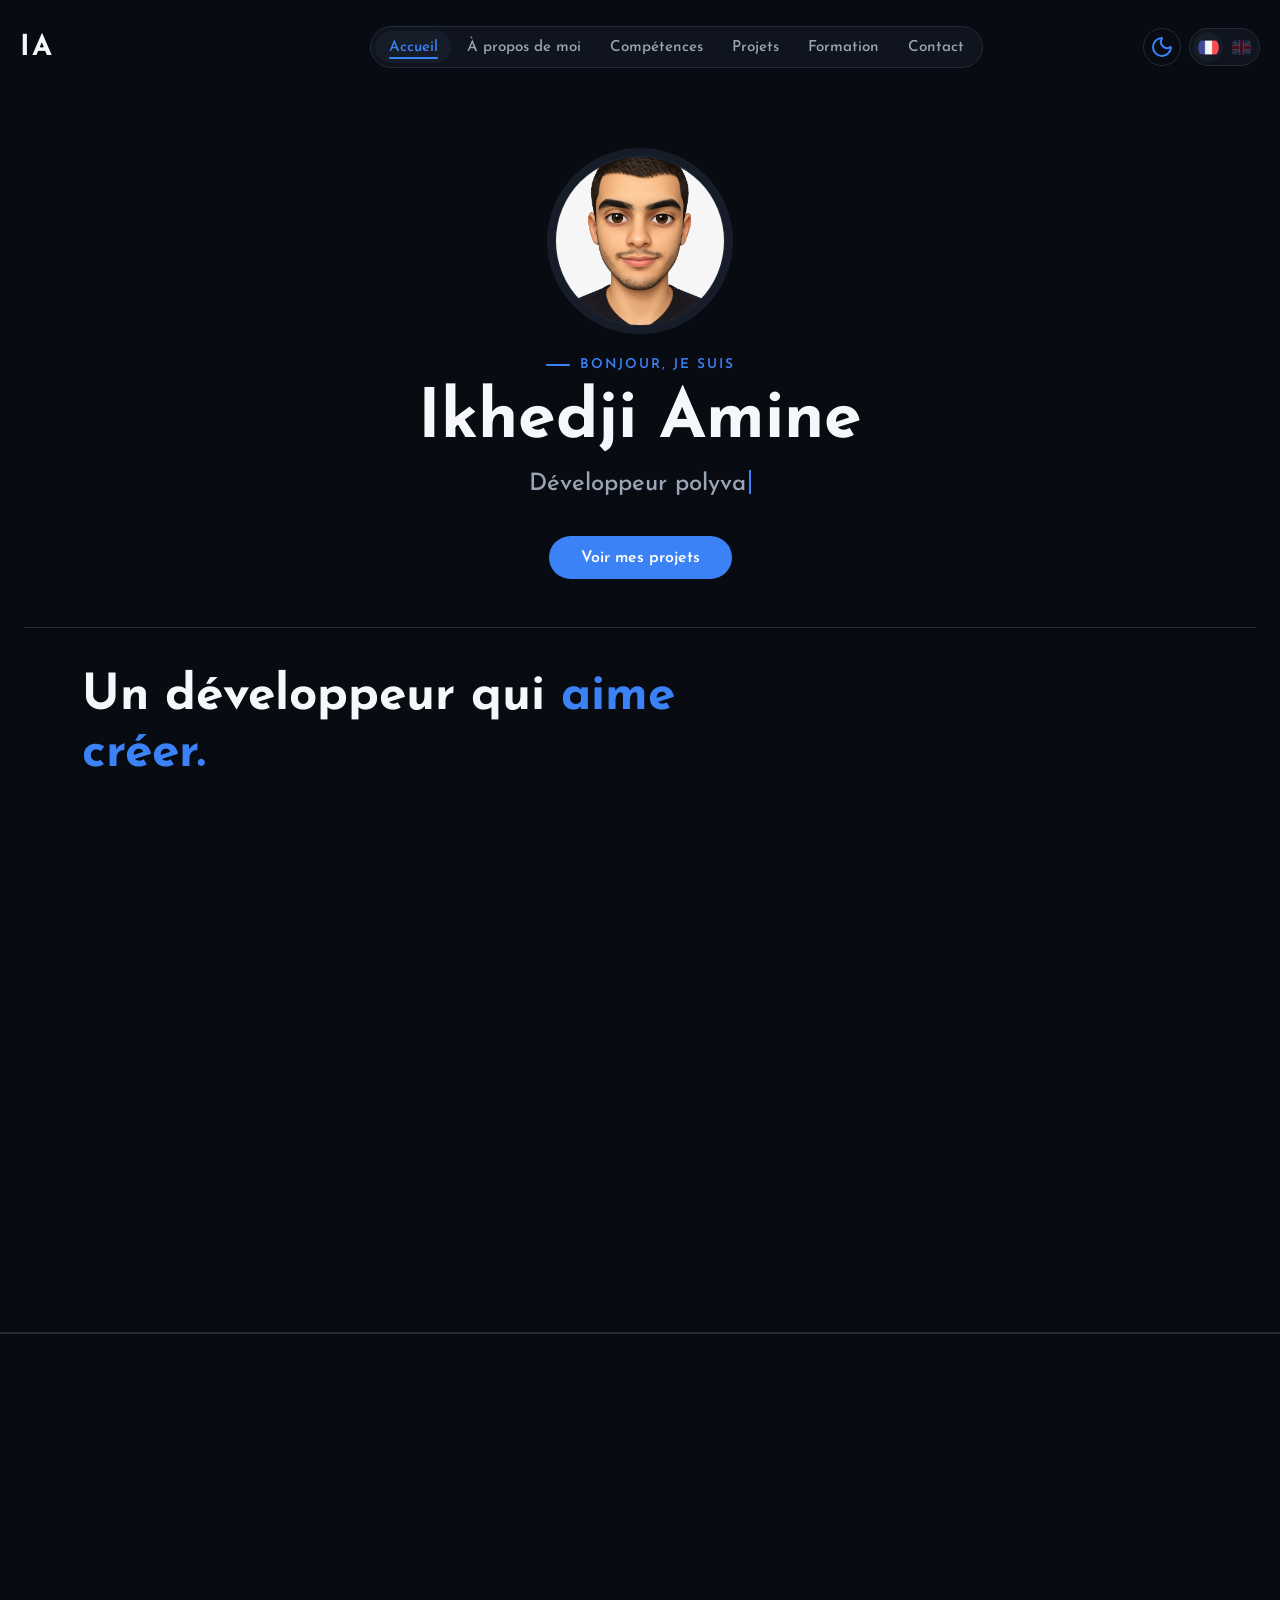
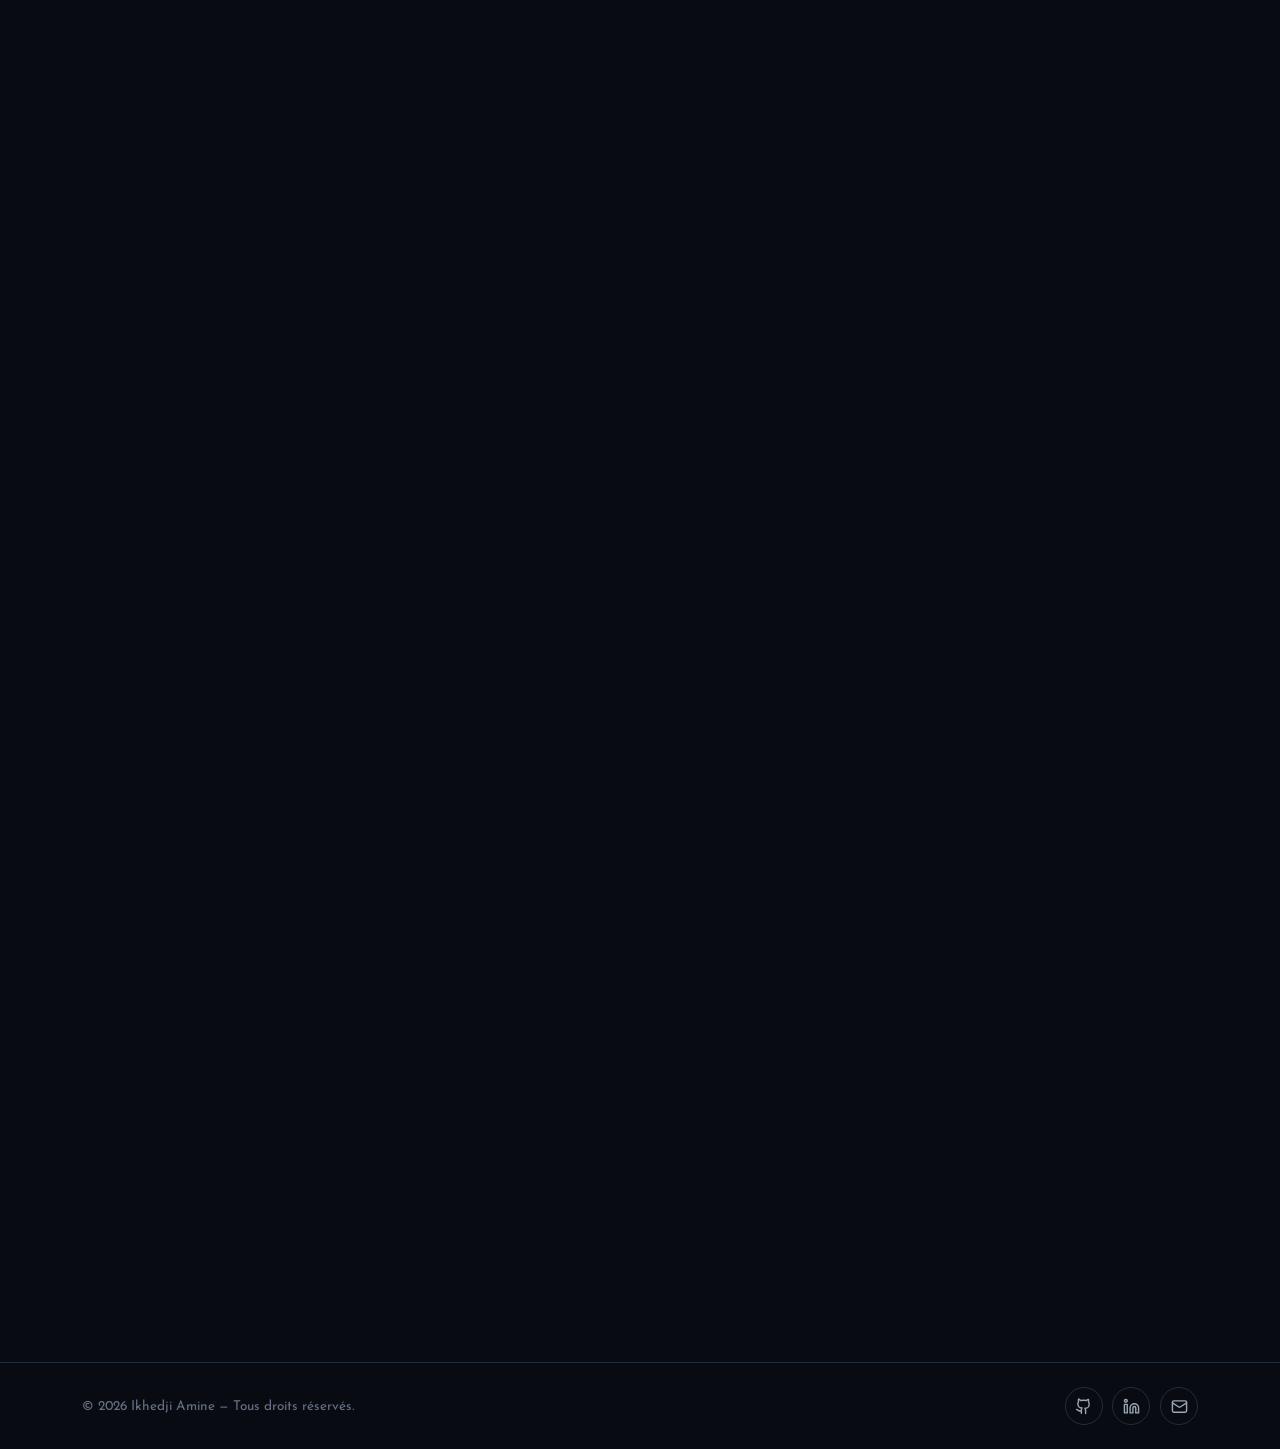
==== index.html @ 764175a9 "Animation Scroll Ameliorer et fini" ====
<!doctype html>
<html lang="fr">
  <head>
    <meta charset="UTF-8" />
    <meta name="viewport" content="width=device-width, initial-scale=1.0" />
    <script>
      (function () {
        try {
          if (localStorage.getItem("theme") === "light") {
            document.documentElement.dataset.theme = "light";
          }
        } catch (e) {}
      })();
    </script>
    <script>
      if (new URLSearchParams(window.location.search).has("back")) {
        document.documentElement.classList.add("skip-splash");
      }
    </script>
    <title>Portfolio - Ikhedji Amine</title>
    <link rel="stylesheet" href="css/style.css" />
    <link rel="stylesheet" href="css/navbar.css" />
    <link rel="stylesheet" href="css/hero.css" />
    <link rel="stylesheet" href="css/apropos.css" />
    <link rel="stylesheet" href="css/competences.css" />
    <link rel="stylesheet" href="css/projets.css" />
    <link rel="stylesheet" href="css/formation.css" />
    <link rel="stylesheet" href="css/contact.css" />
    <link rel="stylesheet" href="css/scroll-reveal.css" />
  </head>
  <body>
    <div class="splash-screen" id="splashScreen" aria-hidden="true">
      <span class="splash-logo">IA.</span>
    </div>
    <nav class="navbar">
      <div class="navbar-container">
        <a href="#accueil" class="logo" id="logo">
          <span class="logo-text" id="logoText">IA</span>
        </a>
        <div class="nav-links-container">
          <ul class="nav-links" id="navLinks">
            <li><a href="#accueil" class="nav-link active"> Accueil </a></li>
            <li><a href="#apropos" class="nav-link"> À propos de moi </a></li>
            <li><a href="#competences" class="nav-link"> Compétences </a></li>
            <li><a href="#projets" class="nav-link"> Projets </a></li>
            <li><a href="#formation" class="nav-link"> Formation </a></li>
            <li><a href="#contact" class="nav-link"> Contact </a></li>
          </ul>
        </div>
        <div class="navbar-controls">
          <button
            class="theme-toggle"
            id="themeToggle"
            aria-label="Changer de thème"
          >
            <span class="theme-icon" aria-hidden="true">
              <svg
                class="theme-icon-moon"
                xmlns="http://www.w3.org/2000/svg"
                width="24"
                height="24"
                viewBox="0 0 24 24"
                fill="none"
                stroke="#3b82f6"
                stroke-width="2"
                stroke-linecap="round"
                stroke-linejoin="round"
              >
                <path
                  d="M20.985 12.486a9 9 0 1 1-9.473-9.472c.405-.022.617.46.402.803a6 6 0 0 0 8.268 8.268c.344-.215.825-.004.803.401"
                />
              </svg>
              <svg
                class="theme-icon-sun"
                xmlns="http://www.w3.org/2000/svg"
                width="24"
                height="24"
                viewBox="0 0 24 24"
                fill="none"
                stroke="#2563eb"
                stroke-width="2"
                stroke-linecap="round"
                stroke-linejoin="round"
              >
                <circle cx="12" cy="12" r="4" />
                <path d="M12 2v2" />
                <path d="M12 20v2" />
                <path d="m4.93 4.93 1.41 1.41" />
                <path d="m17.66 17.66 1.41 1.41" />
                <path d="M2 12h2" />
                <path d="M20 12h2" />
                <path d="m6.34 17.66-1.41 1.41" />
                <path d="m19.07 4.93-1.41 1.41" />
              </svg>
            </span>
          </button>
          <div
            class="language-toggle"
            role="group"
            aria-label="Choisir la langue"
          >
            <button
              class="language-option active"
              type="button"
              data-language="fr"
              aria-label="Français"
              aria-pressed="true"
            >
              <img src="assets/Drapeaux/france.png" alt="Français" />
            </button>
            <button
              class="language-option"
              type="button"
              data-language="en"
              aria-label="English"
              aria-pressed="false"
            >
              <img src="assets/Drapeaux/royaume-uni.png" alt="English" />
            </button>
          </div>
        </div>
        <button
          class="burger-menu"
          id="burgerMenu"
          aria-label="Menu"
          aria-expanded="false"
        >
          <span class="burger-line"></span><span class="burger-line"></span
          ><span class="burger-line"></span>
        </button>
      </div>
    </nav>
    <main>
      <section id="accueil" class="hero">
        <div class="hero-content" data-reveal-group>
          <div class="hero-avatar" data-reveal="scale">
            <img src="assets/hero.png" alt="Photo de Ikhedji Amine" />
          </div>
          <p class="hero-eyebrow" data-reveal="up">
            <span class="hero-eyebrow-line" aria-hidden="true"></span>Bonjour,
            je suis
          </p>
          <h1 class="hero-title" data-reveal="up">Ikhedji Amine</h1>
          <p class="hero-role" data-reveal="up">
            <span id="heroRoleText"></span
            ><span class="hero-cursor" aria-hidden="true"></span>
          </p>
          <a href="#projets" class="hero-cta" data-reveal="up"
            >Voir mes projets</a
          >
        </div>
        <div class="hero-divider" data-reveal="line" aria-hidden="true"></div>
      </section>

      <section id="apropos">
        <div class="apropos-container">
          <h2 class="apropos-title" data-reveal="fade">
            Un développeur qui <span class="accent">aime créer.</span>
          </h2>

          <div class="apropos-grid">
            <div class="apropos-text" data-reveal-group>
              <p class="apropos-lead" data-reveal="up">
                Je suis étudiant en Master 2 Génie Logiciel, passionné par le
                développement et la création de projets numériques. J'aime
                comprendre comment les choses fonctionnent, expérimenter avec
                différentes technologies et surtout apprendre en construisant.
              </p>
              <p data-reveal="up">
                Mon parcours m'a amené à explorer plusieurs domaines du
                développement, notamment le web, les applications mobiles avec
                Flutter, la programmation en C et le développement de jeux avec
                Godot.
              </p>
              <p data-reveal="up">
                Je cherche constamment à élargir mes compétences et à découvrir
                de nouvelles technologies. Mon objectif est de devenir un
                développeur polyvalent, capable de m'adapter à différents
                projets et de transformer des idées en applications
                fonctionnelles, modernes et bien conçues.
              </p>
            </div>

            <div class="apropos-stats" data-reveal-group>
              <div class="apropos-stat-card" data-reveal="up">
                <span class="apropos-stat-number">Projets personnels</span
                ><span class="apropos-stat-label"
                  >Apprendre par la pratique</span
                >
              </div>
              <div class="apropos-stat-card" data-reveal="up">
                <span class="apropos-stat-number">Full Stack</span
                ><span class="apropos-stat-label">Du frontend au backend</span>
              </div>
              <div class="apropos-stat-card" data-reveal="up">
                <span class="apropos-stat-number">Multi-plateforme</span
                ><span class="apropos-stat-label"
                  >Web · Mobile · Desktop · Jeux</span
                >
              </div>
              <div class="apropos-stat-card" data-reveal="up">
                <span class="apropos-stat-number">Domaines</span
                ><span class="apropos-stat-label"
                  >Développement · Design · Création</span
                >
              </div>
            </div>
          </div>

          <div class="apropos-meta" data-reveal-group>
            <div class="apropos-meta-item" data-reveal="up">
              <span class="apropos-meta-label">Localisation</span
              ><span class="apropos-meta-value">Béjaïa, Algérie</span>
            </div>
            <div class="apropos-meta-item" data-reveal="up">
              <span class="apropos-meta-label">Formation</span
              ><span class="apropos-meta-value">Master 2 Génie Logiciel</span>
            </div>
            <div class="apropos-meta-item" data-reveal="up">
              <span class="apropos-meta-label">Focus</span
              ><span class="apropos-meta-value">Web · Mobile · Jeux</span>
            </div>
          </div>

          <hr class="apropos-divider" />
        </div>
      </section>

      <section id="competences">
        <div class="competences-container">
          <h2 class="competences-title" data-reveal="up">
            Mes <span class="accent">compétences.</span>
          </h2>
          <div class="competences-grid" id="competencesGrid" data-reveal-group>
            <!-- Les cartes sont générées dynamiquement par competences.js -->
          </div>
        </div>
        <div class="hero-divider" data-reveal="line" aria-hidden="true"></div>
      </section>

      <section id="projets">
        <div class="projets-container">
          <h2 class="projets-title" data-reveal="fade">
            Mes <span class="accent">projets.</span>
          </h2>
          <div class="projets-grid" id="projetsGrid" data-reveal-group>
            <!-- Les cartes sont générées dynamiquement par projets.js -->
          </div>
        </div>
        <div class="hero-divider" data-reveal="line" aria-hidden="true"></div>
      </section>

      <section id="formation">
        <div class="formation-container">
          <div class="formation-eyebrow" data-reveal="up">
          </div>
          <h2 class="formation-title" data-reveal="fade">
            Apprendre en <span class="accent">construisant.</span>
          </h2>

          <div class="formation-block">
            <h3 class="formation-block-title" data-reveal="up">Carrière</h3>
            <div
              class="formation-timeline"
              id="formationTimeline"
              data-reveal-group
            >
              <!-- Générée dynamiquement par formation.js -->
            </div>
          </div>

          <div class="formation-block">
            <h3 class="formation-block-title" data-reveal="up">
              Certifications
            </h3>
            <div
              class="certifications-grid"
              id="certificationsGrid"
              data-reveal-group
            >
              <!-- Générée dynamiquement par formation.js -->
            </div>
          </div>
        </div>
        <div class="hero-divider" data-reveal="line" aria-hidden="true"></div>
      </section>
      <section id="contact" class="contact">
        <div class="contact-container">
          <h2 class="contact-title" data-reveal="fade">
            Discutons de votre projet<span class="accent">.</span>
          </h2>
          <p class="contact-subtitle" data-reveal="up">
            Disponible pour un stage, une collaboration ou simplement échanger.
          </p>
          <a
            class="contact-email"
            href="https://mail.google.com/mail/?view=cm&amp;fs=1&amp;to=ikhedjiamine43@gmail.com"
            target="_blank"
            rel="noopener noreferrer"
            data-reveal="up"
            >ikhedjiamine43@gmail.com</a
          >
        </div>
      </section>
    </main>

    <footer class="site-footer">
      <div class="site-footer-container">
        <p class="site-footer-copyright">
          &copy; <span id="footerYear">2026</span> Ikhedji Amine &mdash; Tous droits
          réservés.
        </p>
        <div class="site-footer-socials">
          <a
            class="site-footer-social-link"
            href="#"
            target="_blank"
            rel="noopener"
            aria-label="GitHub"
          >
            <svg
              xmlns="http://www.w3.org/2000/svg"
              viewBox="0 0 24 24"
              fill="none"
              stroke-width="2"
              stroke-linecap="round"
              stroke-linejoin="round"
            >
              <path
                d="M15 22v-4a4.8 4.8 0 0 0-1-3.5c3 0 6-2 6-5.5.08-1.25-.27-2.48-1-3.5.28-1.15.28-2.35 0-3.5 0 0-1 0-3 1.5-2.64-.5-5.36-.5-8 0C6 1.5 5 1.5 5 1.5c-.3 1.15-.3 2.35 0 3.5A5.4 5.4 0 0 0 4 8.5c0 3.5 3 5.5 6 5.5a4.8 4.8 0 0 0-1 3.5v4"
              />
              <path d="M9 18c-4.51 2-5-2-7-2" />
            </svg>
          </a>
          <a
            class="site-footer-social-link"
            href="#"
            target="_blank"
            rel="noopener"
            aria-label="LinkedIn"
          >
            <svg
              xmlns="http://www.w3.org/2000/svg"
              viewBox="0 0 24 24"
              fill="none"
              stroke-width="2"
              stroke-linecap="round"
              stroke-linejoin="round"
            >
              <path
                d="M16 8a6 6 0 0 1 6 6v7h-4v-7a2 2 0 0 0-2-2 2 2 0 0 0-2 2v7h-4v-7a6 6 0 0 1 6-6z"
              />
              <rect width="4" height="12" x="2" y="9" />
              <circle cx="4" cy="4" r="2" />
            </svg>
          </a>
          <a
            class="site-footer-social-link"
            href="https://mail.google.com/mail/?view=cm&amp;fs=1&amp;to=ikhedjiamine43@gmail.com"
            target="_blank"
            rel="noopener noreferrer"
            aria-label="Email"
          >
            <svg
              xmlns="http://www.w3.org/2000/svg"
              viewBox="0 0 24 24"
              fill="none"
              stroke-width="2"
              stroke-linecap="round"
              stroke-linejoin="round"
            >
              <rect width="20" height="16" x="2" y="4" rx="2" />
              <path d="m22 7-8.97 5.7a1.94 1.94 0 0 1-2.06 0L2 7" />
            </svg>
          </a>
        </div>
      </div>
    </footer>

    <script>
      document.getElementById("footerYear").textContent = new Date().getFullYear();
    </script>

    <script src="js/splash.js"></script>
    <script src="js/navbar.js"></script>
    <script src="js/hero.js"></script>
    <script src="js/competences.js"></script>
    <script src="js/projets_data.js"></script>
    <script src="js/projets.js"></script>
    <script src="js/formation_data.js"></script>
    <script src="js/formation.js"></script>
    <script src="js/scroll-reveal.js"></script>
  </body>
</html>
---- css/style.css ----
@import url("https://fonts.googleapis.com/css2?family=Josefin+Sans:wght@100;200;300;400;500;600;700&display=swap");

:root {
  --font-main: "Josefin Sans", sans-serif;

  /* Couleurs Dark Mode */
  --color-bg: #080b12;
  --color-bg-secondary: #0d111a;
  --color-surface: #111722;
  --color-surface-secondary: #161d29;
  --color-border: #232c3a;
  --color-text-primary: #f5f7fa;
  --color-text-secondary: #9aa5b5;
  --color-text-muted: #667085;
  --color-accent: #3b82f6;
  --color-accent-hover: #60a5fa;
  --color-navbar-bg: rgba(17, 23, 34, 0.85);
  --scrollbar-track: rgba(148, 163, 184, 0.12);
  --scrollbar-thumb: rgba(96, 165, 250, 0.75);
  --scrollbar-thumb-hover: rgba(96, 165, 250, 1);

  /* Transitions */
  --transition-smooth: all 0.3s ease;
}

/* Variables pour le futur Light Mode */
[data-theme="light"] {
  --color-bg: #f7f8fa;
  --color-bg-secondary: #eef1f5;
  --color-surface: #ffffff;
  --color-surface-secondary: #f4f6f8;
  --color-border: #dde2e8;
  --color-text-primary: #101828;
  --color-text-secondary: #475467;
  --color-text-muted: #667085;
  --color-accent: #2563eb;
  --color-accent-hover: #1d4ed8;
  --color-navbar-bg: rgba(255, 255, 255, 0.9);
  --scrollbar-track: rgba(15, 23, 42, 0.08);
  --scrollbar-thumb: rgba(37, 99, 235, 0.6);
  --scrollbar-thumb-hover: rgba(37, 99, 235, 0.85);
}

/* ==================== TRANSITIONS DE PAGE ====================
   La transition d'image entre la grille des projets et la page de détail
   (et le retour) n'utilise plus la View Transitions API "cross-document" :
   elle n'est supportée que par certains navigateurs, ce qui donnait une
   navigation "normale" sans aucune animation ailleurs, et ne gérait pas du
   tout le retour. Elle est désormais gérée entièrement en JS via un clone
   d'image animé, relayé entre les deux pages par sessionStorage — voir le
   commentaire en tête de js/projets.js pour le détail du mécanisme. */

/* La transition de thème (clair/sombre, voir navbar.js) utilise elle bien
   la View Transitions API, mais uniquement au sein d'un même document : on
   garde donc ce garde-fou pour prefers-reduced-motion. */
@media (prefers-reduced-motion: reduce) {
  ::view-transition-group(*),
  ::view-transition-old(*),
  ::view-transition-new(*) {
    animation: none !important;
  }
}

html {
  font-family: var(--font-main);
  scroll-behavior: smooth;
  box-sizing: border-box;
  overflow-x: hidden;
  scrollbar-width: thin;
  scrollbar-color: var(--scrollbar-thumb) var(--scrollbar-track);
}

html::-webkit-scrollbar,
body::-webkit-scrollbar {
  width: 8px;
  height: 8px;
}

html::-webkit-scrollbar-track,
body::-webkit-scrollbar-track {
  background: var(--scrollbar-track);
}

html::-webkit-scrollbar-thumb,
body::-webkit-scrollbar-thumb {
  background: var(--scrollbar-thumb);
  border-radius: 999px;
  border: 2px solid transparent;
  background-clip: padding-box;
  transition: background 0.25s ease, transform 0.25s ease;
}

html::-webkit-scrollbar-thumb:hover,
body::-webkit-scrollbar-thumb:hover {
  background: var(--scrollbar-thumb-hover);
  background-clip: padding-box;
}

*,
*::before,
*::after {
  box-sizing: inherit;
}

body {
  margin: 0;
  font-family: var(--font-main);
  background-color: var(--color-bg);
  color: var(--color-text-primary);
  transition: var(--transition-smooth);
}

main {
  padding-top: 100px;
}

section {
  scroll-margin-top: 100px;
}

/* La navbar rétrécit sur mobile (voir navbar.css) : on aligne le padding
   du main et le scroll-margin des sections sur les mêmes paliers, pour
   ne pas laisser un espace trop grand entre la navbar et le contenu. */
@media screen and (max-width: 900px) {
  main {
    padding-top: 86px;
  }

  section {
    scroll-margin-top: 86px;
  }
}

@media screen and (max-width: 480px) {
  main {
    padding-top: 74px;
  }

  section {
    scroll-margin-top: 74px;
  }
}

/* ==================== SPLASH SCREEN ==================== */

body.splash-active {
  overflow: hidden;
  height: 100vh;
}

.splash-screen {
  position: fixed;
  inset: 0;
  z-index: 9999;
  display: flex;
  align-items: center;
  justify-content: center;
  background-color: var(--color-bg);
  transition: transform 0.9s cubic-bezier(0.65, 0, 0.35, 1);
  will-change: transform;
}

html.skip-splash .splash-screen {
  display: none;
}

.splash-screen.splash-hide {
  transform: translateY(-100%);
}

.splash-logo {
  font-family: var(--font-main);
  font-size: 4rem;
  font-weight: 700;
  letter-spacing: 4px;
  color: var(--color-text-primary);
  opacity: 0;
  transform: translateY(10px);
  animation: splash-logo-in 0.6s ease forwards 0.15s;
}

@keyframes splash-logo-in {
  to {
    opacity: 1;
    transform: translateY(0);
  }
}

@media screen and (max-width: 480px) {
  .splash-logo {
    font-size: 2.75rem;
  }
}
---- css/navbar.css ----
/* ==================== NAVBAR ==================== */

.navbar {
  position: fixed;
  top: 20px;
  left: 20px;
  right: 20px;
  z-index: 1000;
}

.navbar-container {
  display: flex;
  align-items: center;
  justify-content: space-between;
  gap: 25px;
  min-height: 54px;
  min-width: 0;
}

/* ==================== LOGO ==================== */

.logo {
  width: 190px;
  flex-shrink: 0;
  font-size: 1.8rem;
  font-weight: 700;
  color: var(--color-text-primary);
  text-decoration: none;
  cursor: pointer;
  user-select: none;
  letter-spacing: 2px;
  white-space: nowrap;
}

.logo-text {
  display: inline-block;
}

.logo:hover .logo-text {
  color: var(--color-accent);
}

/* ==================== BULLE DES PAGES ==================== */

.nav-links-container {
  display: flex;
  align-items: center;
  padding: 4px;
  background-color: var(--color-navbar-bg);
  border: 1px solid var(--color-border);
  border-radius: 50px;
  flex-shrink: 0;
  backdrop-filter: blur(15px);
  -webkit-backdrop-filter: blur(15px);
}

/* ==================== LIENS ==================== */

.nav-links {
  display: flex;
  align-items: center;
  list-style: none;
  margin: 0;
  padding: 0;
  gap: 2px;
}

.nav-link {
  display: block;
  position: relative;
  color: var(--color-text-secondary);
  text-decoration: none;
  font-size: 0.95rem;
  font-weight: 500;
  padding: 0.55rem 0.85rem;
  border-radius: 50px;
  white-space: nowrap;
  transition:
    color 0.3s ease,
    background-color 0.3s ease;
}

.nav-link::after {
  content: "";
  position: absolute;
  left: 0.85rem;
  right: 0.85rem;
  bottom: 4px;
  height: 2px;
  background-color: var(--color-accent);
  border-radius: 2px;
  transform: scaleX(0);
  transform-origin: center;
  transition: transform 0.25s ease;
}

.nav-link:hover::after,
.nav-link.active::after {
  transform: scaleX(1);
}

.nav-link:hover,
.nav-link.active {
  color: var(--color-accent);
  background-color: var(--color-surface-secondary);
}

/* ==================== CONTROLES ==================== */

.navbar-controls {
  display: flex;
  align-items: center;
  gap: 0.5rem;
  flex-shrink: 0;
}

.theme-toggle {
  width: 38px;
  height: 38px;
  display: flex;
  justify-content: center;
  align-items: center;
  background-color: transparent;
  border: 1px solid var(--color-border);
  border-radius: 50%;
  cursor: pointer;
  transition: var(--transition-smooth);
  font-size: 1.1rem;
}

.language-toggle {
  display: flex;
  align-items: center;
  gap: 3px;
  padding: 3px;
  background-color: var(--color-navbar-bg);
  border: 1px solid var(--color-border);
  border-radius: 50px;
}

.language-option {
  width: 30px;
  height: 30px;
  display: flex;
  justify-content: center;
  align-items: center;
  padding: 0;
  background-color: transparent;
  border: 0;
  border-radius: 50%;
  cursor: pointer;
  opacity: 0.25;
  transition: var(--transition-smooth);
}

.language-option img {
  width: 21px;
  height: 21px;
  object-fit: cover;
  border-radius: 50%;
}

.language-option:hover,
.language-option.active {
  opacity: 1;
  background-color: var(--color-surface-secondary);
}

.theme-toggle:hover,
.language-toggle:hover {
  border-color: var(--color-accent);
  background-color: var(--color-surface);
}

.theme-icon {
  display: flex;
  width: 24px;
  height: 24px;
}

.theme-icon svg {
  display: none;
  width: 100%;
  height: 100%;
}

.theme-icon-moon {
  display: block !important;
}

[data-theme="light"] .theme-icon-moon {
  display: none !important;
}

[data-theme="light"] .theme-icon-sun {
  display: block !important;
}

/* ==================== ANIMATION TRANSITION THEME ==================== */

/* On désactive le cross-fade par défaut de la View Transitions API :
   l'animation est entièrement pilotée en JS via un clip-path circulaire
   parti du bouton de theme-toggle, qui "aspire" l'ancien thème. */
::view-transition-old(root),
::view-transition-new(root) {
  animation: none;
  mix-blend-mode: normal;
}

/* Par défaut (light -> dark) : l'ancien thème reste au-dessus le temps
   qu'il rétrécisse vers le bouton, pour révéler le nouveau thème dessous. */
::view-transition-old(root) {
  z-index: 2;
}

::view-transition-new(root) {
  z-index: 1;
}

/* dark -> light : on inverse l'empilement pour que le nouveau thème
   (light) sorte du bouton et recouvre progressivement l'ancien thème. */
html.theme-transition-reveal::view-transition-new(root) {
  z-index: 2;
}

html.theme-transition-reveal::view-transition-old(root) {
  z-index: 1;
}

/* ==================== MENU BURGER ==================== */

.burger-menu {
  display: none;
  flex-direction: column;
  justify-content: space-between;
  width: 30px;
  height: 21px;
  background: transparent;
  border: none;
  cursor: pointer;
  padding: 0;
  z-index: 1001;
}

.burger-line {
  display: block;
  width: 100%;
  height: 2px;
  background-color: var(--color-text-primary);
  border-radius: 2px;
  transform-origin: center;
  transition:
    transform 0.3s ease,
    opacity 0.3s ease;
}

/* Animation burger -> croix, calculée précisément à partir de la hauteur
   du burger (21px, 3 lignes de 2px réparties en space-between) pour que
   la croix soit parfaitement centrée et symétrique. */
.burger-menu.active .burger-line:nth-child(1) {
  transform: translateY(9.5px) rotate(45deg);
}

.burger-menu.active .burger-line:nth-child(2) {
  opacity: 0;
}

.burger-menu.active .burger-line:nth-child(3) {
  transform: translateY(-9.5px) rotate(-45deg);
}

/* ==================== RESPONSIVE ==================== */

@media screen and (max-width: 900px) {
  .navbar {
    left: 12px;
    right: 12px;
  }

  .navbar-container {
    gap: 12px;
  }

  .logo {
    width: auto;
    min-width: 0;
    flex: 1 1 auto;
    overflow: hidden;
  }

  .nav-links-container {
    padding: 0;
    background-color: transparent;
    border: none;
    backdrop-filter: none;
    -webkit-backdrop-filter: none;
  }

  .burger-menu {
    display: flex;
  }

  .nav-links {
    position: fixed;
    top: 86px;
    left: 0;
    width: 100vw;
    height: calc(100vh - 86px);
    background-color: var(--color-bg);
    flex-direction: column;
    justify-content: flex-start;
    align-items: center;
    padding-top: 2rem;
    gap: 1rem;
    transition: var(--transition-smooth);
    border-top: 1px solid var(--color-border);
    transform: translateX(-100%);
  }

  .nav-links.active {
    transform: translateX(0);
  }

  .nav-link {
    font-size: 1.2rem;
    padding: 1rem 2rem;
    width: 100%;
    text-align: center;
  }

  .nav-link::after {
    left: 30%;
    right: 30%;
  }

  .navbar-controls {
    margin-left: auto;
  }
}

@media screen and (max-width: 480px) {
  .navbar {
    top: 12px;
  }

  .nav-links {
    top: 74px;
    height: calc(100vh - 74px);
  }

  .logo {
    font-size: 1.5rem;
  }

  .navbar-controls {
    gap: 0.5rem;
  }

  .theme-toggle,
  .language-toggle {
    width: 35px;
    height: 35px;
    font-size: 1rem;
  }

  .language-toggle {
    width: auto;
  }

  .language-option {
    width: 27px;
    height: 27px;
  }

  .language-option img {
    width: 19px;
    height: 19px;
  }
}
---- css/hero.css ----
/* ==================== HERO / ACCUEIL ==================== */

.hero {
  display: flex;
  flex-direction: column;
  align-items: center;
  justify-content: flex-start;
  text-align: center;
  width: 100vw;
  margin-left: calc(50% - 50vw);
  padding: 3.5rem 1.5rem 3rem;
}

.hero-content {
  display: flex;
  flex-direction: column;
  align-items: center;
  max-width: 700px;
  position: relative;
}

.hero-section-label {
  margin: 0 0 1.5rem;
  align-self: flex-start;
  width: 100%;
  padding-left: 1.25rem;
}

/* ---------- Avatar en bulle ---------- */

.hero-avatar {
  width: 170px;
  height: 170px;
  border-radius: 50%;
  overflow: hidden;
  background-color: var(--color-surface);
  border: 1px solid var(--color-border);
  box-shadow: 0 0 0 8px var(--color-surface-secondary);
  margin-bottom: 2rem;
}

.hero-avatar img {
  width: 100%;
  height: 100%;
  object-fit: cover;
  display: block;
}

/* ---------- Eyebrow "Bonjour, je suis" ---------- */

.hero-eyebrow {
  display: flex;
  align-items: center;
  gap: 10px;
  margin: 0 0 0.75rem;
  color: var(--color-accent);
  font-size: 0.85rem;
  font-weight: 600;
  letter-spacing: 2px;
  text-transform: uppercase;
}

.hero-eyebrow-line {
  width: 24px;
  height: 2px;
  background-color: var(--color-accent);
  border-radius: 2px;
}

/* ---------- Titre ---------- */

.hero-title {
  margin: 0 0 0.75rem;
  font-size: clamp(2.5rem, 6vw, 4.25rem);
  font-weight: 700;
  line-height: 1.1;
  color: var(--color-text-primary);
}

/* ---------- Rôle (animation machine à écrire) ---------- */

.hero-role {
  margin: 0 0 1.75rem;
  font-size: clamp(1.1rem, 2.4vw, 1.5rem);
  font-weight: 500;
  color: var(--color-text-secondary);
  min-height: 1.6em;
}

.hero-cursor {
  display: inline-block;
  width: 2px;
  height: 1em;
  margin-left: 3px;
  background-color: var(--color-accent);
  vertical-align: -0.15em;
  animation: hero-cursor-blink 0.9s step-end infinite;
}

@keyframes hero-cursor-blink {
  0%,
  49% {
    opacity: 1;
  }
  50%,
  100% {
    opacity: 0;
  }
}

/* ---------- Bouton ---------- */

.hero-cta {
  display: inline-block;
  padding: 0.85rem 2rem;
  background-color: var(--color-accent);
  color: #ffffff;
  font-size: 1rem;
  font-weight: 600;
  text-decoration: none;
  border-radius: 50px;
  transition: var(--transition-smooth);
}

.hero-cta:hover {
  background-color: var(--color-accent-hover);
  transform: translateY(-2px);
}

/* ---------- Barre de séparation avec la section suivante ---------- */

.hero-divider {
  width: 100%;
  height: 1px;
  margin-top: 3rem;
  margin-bottom: -3rem;
  background-color: var(--color-border);
}

/* ==================== RESPONSIVE ==================== */

@media screen and (max-width: 900px) {
  .hero {
    padding-top: 2rem;
    padding-bottom: 2.5rem;
  }
}

@media screen and (max-width: 480px) {
  .hero {
    padding-top: 0.5rem;
    padding-bottom: 2.5rem;
  }

  .hero-avatar {
    width: 130px;
    height: 130px;
    margin-bottom: 1.25rem;
    box-shadow: 0 0 0 6px var(--color-surface-secondary);
  }

  .hero-divider {
    margin-top: 2.5rem;
    margin-bottom: -2.5rem;
  }
}
---- css/apropos.css ----
/* ==================== A PROPOS DE MOI ==================== */

#apropos {
  padding: 2.5rem 0 3rem;
}

.apropos-container {
  max-width: 1180px;
  margin: 0 auto;
  padding: 0 2rem;
}

.apropos-eyebrow {
  display: flex;
  align-items: center;
  gap: 10px;
  margin: 0 0 1.25rem;
}

.apropos-eyebrow-index {
  font-size: 0.85rem;
  font-weight: 600;
  letter-spacing: 1px;
  color: var(--color-text-muted);
}

.apropos-eyebrow-label {
  font-size: 0.85rem;
  font-weight: 600;
  letter-spacing: 2px;
  text-transform: uppercase;
  color: var(--color-text-muted);
}

.apropos-title {
  margin: 0 0 3.5rem;
  font-size: clamp(2.1rem, 4vw, 3.1rem);
  font-weight: 700;
  line-height: 1.15;
  color: var(--color-text-primary);
  text-align: left;
  max-width: 720px;
}

.apropos-title .accent {
  color: var(--color-accent);
}

.apropos-grid {
  display: grid;
  grid-template-columns: minmax(0, 1.15fr) minmax(0, 1fr);
  gap: 4rem;
  align-items: start;
}

.apropos-text {
  display: flex;
  flex-direction: column;
  gap: 1.25rem;
}

.apropos-lead {
  margin: 0;
  font-size: 1.15rem;
  font-weight: 500;
  line-height: 1.6;
  color: var(--color-text-primary);
}

.apropos-text p:not(.apropos-lead) {
  margin: 0;
  font-size: 0.98rem;
  line-height: 1.75;
  color: var(--color-text-secondary);
}

.apropos-stats {
  display: grid;
  grid-template-columns: repeat(2, 1fr);
  gap: 1rem;
}

.apropos-stat-card {
  min-width: 0;
  padding: 1.5rem;
  background-color: var(--color-surface);
  border: 1px solid var(--color-border);
  border-radius: 18px;
  transition: var(--transition-smooth);
}

.apropos-stat-card:hover {
  border-color: var(--color-accent);
  transform: translateY(-3px);
}

.apropos-stat-number {
  display: block;
  overflow-wrap: break-word;
  font-size: clamp(1.15rem, 2.6vw, 1.5rem);
  font-weight: 700;
  color: var(--color-accent);
  line-height: 1.25;
  margin-bottom: 0.5rem;
}

.apropos-stat-label {
  font-size: 0.85rem;
  color: var(--color-text-muted);
}

.apropos-divider {
  width: 100vw;
  margin: 3rem 0 1rem;
  margin-left: calc(50% - 50vw);
  border: none;
  border-top: 2px solid var(--color-border);
}

.apropos-meta {
  display: grid;
  grid-template-columns: repeat(3, 1fr);
  gap: 1rem;
  margin-top: 1.5rem;
  margin-bottom: 1.5rem;
}

.apropos-meta-item {
  display: flex;
  flex-direction: column;
  gap: 0.4rem;
  padding: 1.1rem 1.3rem;
  background-color: var(--color-surface);
  border: 1px solid var(--color-border);
  border-radius: 14px;
  transition: var(--transition-smooth);
  min-width: 0;
}

.apropos-meta-item:hover {
  border-color: var(--color-accent);
}

.apropos-meta-label {
  font-size: 0.75rem;
  font-weight: 600;
  letter-spacing: 1.5px;
  text-transform: uppercase;
  color: var(--color-text-muted);
}

.apropos-meta-value {
  font-size: 1rem;
  font-weight: 600;
  color: var(--color-text-primary);
}

@media screen and (max-width: 900px) {
  #apropos { padding: 4.5rem 0 2.5rem; }
  .apropos-container { padding: 0 1.5rem; }
  .apropos-title { margin-bottom: 2.5rem; }
  .apropos-grid { grid-template-columns: minmax(0, 1fr); gap: 2.5rem; }

  /* Le texte occupe maintenant toute la largeur : les stats passent
     sur une seule ligne de 4 pour combler l'espace au lieu de rester
     coincées dans une colonne étroite. */
  .apropos-stats { grid-template-columns: repeat(4, 1fr); }
}

@media screen and (max-width: 700px) {
  /* Plus assez de place pour 4 colonnes sans écraser le contenu :
     retour à une grille 2x2, mais sur toute la largeur disponible. */
  .apropos-stats { grid-template-columns: repeat(2, 1fr); }
}

@media screen and (max-width: 560px) {
  /* 3 cartes de largeur égale ne tiennent plus proprement : on les
     empile pour garder une lecture propre plutôt qu'un retour à la
     ligne asymétrique (2 puis 1). */
  .apropos-meta { grid-template-columns: 1fr; }
}

@media screen and (max-width: 480px) {
  #apropos { padding: 3.5rem 0 2rem; }
  .apropos-container { padding: 0 1.25rem; }
  .apropos-stat-card { padding: 1.1rem; border-radius: 14px; }
  .apropos-meta { gap: 0.75rem; }
  .apropos-meta-item { padding: 0.9rem 1rem; }
}
---- css/competences.css ----
/* ==================== COMPÉTENCES ==================== */

#competences {
  /* Reprend le padding de base de la section À propos */
  padding: 0 0 6rem;
}

.competences-container {
  /* Conteneur identique à apropos-container */
  max-width: 1180px;
  margin: 0 auto;
  padding: 0 2rem;
}

.competences-title {
  margin: 0 0 3.5rem;
  font-size: clamp(2.1rem, 4vw, 3.1rem);
  font-weight: 700;
  line-height: 1.15;
  color: var(--color-text-primary);
  text-align: left;
  max-width: 720px;
}

.competences-title .accent {
  color: var(--color-accent);
}

.competences-grid {
  display: grid;
  grid-template-columns: repeat(2, 1fr);
  gap: 1.5rem;
}

.competence-card {
  min-width: 0;
  background-color: var(--color-surface);
  border: 1px solid var(--color-border);
  border-radius: 20px;
  padding: 1.5rem;
  transition: var(--transition-smooth);
}

.competence-card:hover {
  border-color: var(--color-accent);
  transform: translateY(-3px);
}

.competence-header {
  display: flex;
  align-items: center;
  gap: 12px;
  margin-bottom: 1rem;
}

.competence-icon {
  width: 42px;
  height: 42px;
  display: flex;
  align-items: center;
  justify-content: center;
  background-color: var(--color-surface-secondary);
  border: 1px solid var(--color-border);
  border-radius: 12px;
  flex-shrink: 0;
}

.competence-icon svg {
  width: 20px;
  height: 20px;
  stroke: var(--color-accent);
}

.competence-header > div:last-child {
  display: flex;
  flex-direction: column;
  gap: 0.2rem;
}

.competence-title {
  font-size: 1.1rem;
  font-weight: 700;
  color: var(--color-text-primary);
  margin: 0;
  line-height: 1.3;
}

.competence-subtitle {
  font-size: 0.85rem;
  color: var(--color-text-muted);
  margin: 0;
  line-height: 1.4;
}

.competence-tags {
  display: flex;
  flex-wrap: wrap;
  gap: 8px;
}

.competence-tag {
  background-color: var(--color-bg-secondary);
  border: 1px solid var(--color-border);
  color: var(--color-text-secondary);
  border-radius: 12px;
  padding: 0.45rem 0.9rem;
  font-size: 0.85rem;
  font-weight: 500;
  transition: var(--transition-smooth);
}

.competence-tag:hover {
  border-color: var(--color-accent);
  color: var(--color-text-primary);
}

/* ==================== RESPONSIVE (Basé sur apropos.css) ==================== */

@media screen and (max-width: 900px) {
  #competences { padding: 0 0 4.5rem; }
  .competences-container { padding: 0 1.5rem; }
  .competences-title { margin-bottom: 2.5rem; }
  .competences-grid { grid-template-columns: 1fr; }
}

@media screen and (max-width: 480px) {
  #competences { padding: 0 0 3.5rem; }
  .competences-container { padding: 0 1.25rem; }
  .competence-card { padding: 1.1rem; border-radius: 14px; }
}
---- css/projets.css ----
/* ==================== PROJETS ==================== */

#projets {
  padding: 0 0 6rem;
}

.projets-container {
  max-width: 1180px;
  margin: 0 auto;
  padding: 0 2rem;
}

.projets-title {
  margin: 0 0 3.5rem;
  font-size: clamp(2.1rem, 4vw, 3.1rem);
  font-weight: 700;
  line-height: 1.15;
  color: var(--color-text-primary);
  text-align: left;
  max-width: 720px;
}

.projets-title .accent {
  color: var(--color-accent);
}

.projets-grid {
  display: grid;
  grid-template-columns: repeat(2, minmax(0, 1fr));
  gap: 1.5rem;
}

.projet-card {
  display: flex;
  flex-direction: column;
  min-width: 0;
  background-color: var(--color-surface);
  border: 1px solid var(--color-border);
  border-radius: 20px;
  padding: 1rem 1rem 1.5rem;
  transition: var(--transition-smooth);
}

.projet-card:hover {
  border-color: var(--color-accent);
  transform: translateY(-3px);
}

.projet-image-link,
.projet-readmore,
.projet-image-link:visited,
.projet-readmore:visited {
  color: inherit;
  text-decoration: none;
}

.projet-image-wrap {
  position: relative;
  width: 100%;
  aspect-ratio: 16 / 9;
  overflow: hidden;
  border-radius: 14px;
  background-color: var(--color-surface-secondary);
  margin-bottom: 1.25rem;
}

.projet-image-wrap img {
  width: 100%;
  height: 100%;
  object-fit: cover;
  display: block;
  transition: transform 0.5s ease;
}

.projet-card:hover .projet-image-wrap img {
  transform: scale(1.04);
}

.projet-transition-clone {
  display: block;
  position: fixed;
  z-index: 9999;
  margin: 0;
  object-fit: cover;
  pointer-events: none;
  transform-origin: center center;
  will-change: top, left, width, height, border-radius;
}

.projet-type-badge {
  position: absolute;
  top: 12px;
  right: 12px;
  padding: 0.3rem 0.75rem;
  background-color: rgba(8, 11, 18, 0.65);
  backdrop-filter: blur(8px);
  -webkit-backdrop-filter: blur(8px);
  border: 1px solid rgba(255, 255, 255, 0.15);
  border-radius: 20px;
  color: #ffffff;
  font-size: 0.72rem;
  font-weight: 700;
  letter-spacing: 1px;
  text-transform: uppercase;
}

.projet-body {
  padding: 0 0.5rem;
  display: flex;
  flex-direction: column;
  flex: 1;
}

.projet-title {
  margin: 0 0 0.6rem;
  font-size: 1.2rem;
  font-weight: 700;
  color: var(--color-text-primary);
  line-height: 1.3;
}

.projet-description {
  margin: 0;
  font-size: 0.92rem;
  line-height: 1.65;
  color: var(--color-text-secondary);
  display: -webkit-box;
  -webkit-line-clamp: 3;
  -webkit-box-orient: vertical;
  overflow: hidden;
}

.projet-readmore {
  display: none;
  align-items: center;
  gap: 5px;
  align-self: flex-start;
  margin-top: 0.5rem;
  padding: 0;
  background: none;
  border: none;
  color: var(--color-accent);
  font-family: var(--font-main);
  font-size: 0.85rem;
  font-weight: 600;
  cursor: pointer;
}

.projet-readmore svg {
  width: 15px;
  height: 15px;
  stroke: var(--color-accent);
  transition: transform 0.25s ease;
}

.projet-readmore:hover svg {
  transform: translateX(3px);
}

.projet-tags {
  display: flex;
  flex-wrap: wrap;
  gap: 8px;
  margin-top: 1.1rem;
}

.projet-tag-chip {
  background-color: var(--color-bg-secondary);
  border: 1px solid var(--color-border);
  color: var(--color-text-secondary);
  border-radius: 12px;
  padding: 0.4rem 0.8rem;
  font-size: 0.78rem;
  font-weight: 500;
  transition: var(--transition-smooth);
}

.projet-tag-chip:hover {
  border-color: var(--color-accent);
  color: var(--color-text-primary);
}

.projet-actions {
  display: flex;
  flex-wrap: wrap;
  gap: 0.6rem;
  margin-top: 1.4rem;
}

.projet-btn {
  display: inline-flex;
  align-items: center;
  gap: 6px;
  padding: 0.55rem 1.05rem;
  border-radius: 50px;
  font-family: var(--font-main);
  font-size: 0.85rem;
  font-weight: 600;
  text-decoration: none;
  cursor: pointer;
  border: 1px solid var(--color-border);
  background-color: transparent;
  color: var(--color-text-primary);
  transition: var(--transition-smooth);
}

.projet-btn svg {
  width: 15px;
  height: 15px;
  stroke: currentColor;
  flex-shrink: 0;
}

.projet-btn:hover {
  border-color: var(--color-accent);
  color: var(--color-accent);
}

.projet-btn-primary {
  background-color: var(--color-accent);
  border-color: var(--color-accent);
  color: #ffffff;
}

.projet-btn-primary:hover {
  background-color: var(--color-accent-hover);
  border-color: var(--color-accent-hover);
  color: #ffffff;
}

@media screen and (max-width: 900px) {
  #projets { padding: 0 0 4.5rem; }
  .projets-container { padding: 0 1.5rem; }
  .projets-title { margin-bottom: 2.5rem; }
  .projets-grid { grid-template-columns: 1fr; }
}

@media screen and (max-width: 480px) {
  #projets { padding: 0 0 3.5rem; }
  .projets-container { padding: 0 1.25rem; }
  .projet-card { padding: 0.75rem 0.75rem 1.25rem; border-radius: 14px; }
}
---- css/formation.css ----
/* ==================== FORMATION ==================== */

#formation {
  padding: 0 0 6rem;
}

.formation-container {
  max-width: 1180px;
  margin: 0 auto;
  padding: 0 2rem;
}

.formation-eyebrow {
  display: flex;
  align-items: center;
  gap: 10px;
  margin: 0 0 1.25rem;
}

.formation-eyebrow-index {
  font-size: 0.85rem;
  font-weight: 600;
  letter-spacing: 1px;
  color: var(--color-text-muted);
}

.formation-eyebrow-label {
  font-size: 0.85rem;
  font-weight: 600;
  letter-spacing: 2px;
  text-transform: uppercase;
  color: var(--color-text-muted);
}

.formation-title {
  margin: 0 0 3.5rem;
  font-size: clamp(2.1rem, 4vw, 3.1rem);
  font-weight: 700;
  line-height: 1.15;
  color: var(--color-text-primary);
  text-align: left;
  max-width: 720px;
}

.formation-title .accent {
  color: var(--color-accent);
}

.formation-block + .formation-block {
  margin-top: 4rem;
}

.formation-block-title {
  margin: 0 0 2rem;
  font-size: 1.3rem;
  font-weight: 700;
  color: var(--color-text-primary);
}

/* ---------- Carrière (timeline) ---------- */

.formation-timeline {
  display: flex;
  flex-direction: column;
  max-width: 720px;
}

.formation-timeline-item {
  position: relative;
  display: grid;
  grid-template-columns: 22px 1fr;
  column-gap: 1.5rem;
  padding-bottom: 2.5rem;
}

.formation-timeline-item:last-child {
  padding-bottom: 0;
}

.formation-timeline-marker {
  position: relative;
  display: flex;
  justify-content: center;
}

.formation-timeline-dot {
  width: 12px;
  height: 12px;
  margin-top: 6px;
  border-radius: 50%;
  background-color: var(--color-accent);
  box-shadow: 0 0 0 4px var(--color-bg);
  z-index: 1;
  flex-shrink: 0;
}

.formation-timeline-line {
  position: absolute;
  top: 18px;
  bottom: 0;
  left: 50%;
  width: 2px;
  background-color: var(--color-border);
  transform: translateX(-50%);
}

.formation-timeline-item:last-child .formation-timeline-line {
  display: none;
}

.formation-timeline-content {
  min-width: 0;
  padding-top: 1px;
}

.formation-timeline-date {
  display: block;
  margin-bottom: 0.4rem;
  font-size: 0.82rem;
  font-weight: 600;
  letter-spacing: 0.5px;
  color: var(--color-accent);
}

.formation-timeline-title {
  margin: 0 0 0.5rem;
  font-size: 1.1rem;
  font-weight: 700;
  color: var(--color-text-primary);
}

.formation-timeline-description {
  margin: 0;
  font-size: 0.92rem;
  line-height: 1.65;
  color: var(--color-text-secondary);
  max-width: 560px;
}

/* ---------- Certifications ---------- */

.certifications-grid {
  display: grid;
  grid-template-columns: repeat(3, 1fr);
  gap: 1.5rem;
}

.certification-card {
  display: flex;
  align-items: flex-start;
  gap: 12px;
  min-width: 0;
  background-color: var(--color-surface);
  border: 1px solid var(--color-border);
  border-radius: 20px;
  padding: 1.5rem;
  transition: var(--transition-smooth);
}

.certification-card:hover {
  border-color: var(--color-accent);
  transform: translateY(-3px);
}

.certification-icon {
  width: 42px;
  height: 42px;
  display: flex;
  align-items: center;
  justify-content: center;
  background-color: var(--color-surface-secondary);
  border: 1px solid var(--color-border);
  border-radius: 12px;
  flex-shrink: 0;
}

.certification-icon svg {
  width: 20px;
  height: 20px;
  stroke: var(--color-accent);
}

.certification-body {
  display: flex;
  flex-direction: column;
  gap: 0.35rem;
  min-width: 0;
  overflow-wrap: break-word;
}

.certification-org {
  font-size: 0.75rem;
  font-weight: 600;
  letter-spacing: 1.5px;
  text-transform: uppercase;
  color: var(--color-text-muted);
}

.certification-title {
  margin: 0;
  font-size: 1rem;
  font-weight: 700;
  line-height: 1.35;
  color: var(--color-text-primary);
}

/* ==================== RESPONSIVE ==================== */

@media screen and (max-width: 900px) {
  #formation { padding: 0 0 4.5rem; }
  .formation-container { padding: 0 1.5rem; }
  .formation-title { margin-bottom: 2.5rem; }
  .certifications-grid { grid-template-columns: repeat(2, 1fr); }
}

@media screen and (max-width: 600px) {
  .certifications-grid { grid-template-columns: 1fr; }
}

@media screen and (max-width: 480px) {
  #formation { padding: 0 0 3.5rem; }
  .formation-container { padding: 0 1.25rem; }
  .formation-block + .formation-block { margin-top: 3rem; }
  .certification-card { padding: 1.1rem; border-radius: 14px; }
  .formation-timeline-item { column-gap: 1.1rem; padding-bottom: 2rem; }
}
---- css/contact.css ----
/* ==================== CONTACT ==================== */

.contact {
  padding: 5rem 0 6rem;
}

.contact-container {
  max-width: 640px;
  margin: 0 auto;
  padding: 0 2rem;
  text-align: center;
}

.contact-eyebrow {
  display: flex;
  align-items: center;
  justify-content: center;
  gap: 10px;
  margin: 0 0 1.5rem;
}

.contact-eyebrow-line {
  width: 24px;
  height: 2px;
  background-color: var(--color-accent);
  border-radius: 2px;
}

.contact-eyebrow-index,
.contact-eyebrow-dot {
  font-size: 0.85rem;
  font-weight: 600;
  letter-spacing: 1px;
  color: var(--color-accent);
}

.contact-eyebrow-label {
  font-size: 0.85rem;
  font-weight: 600;
  letter-spacing: 2px;
  text-transform: uppercase;
  color: var(--color-accent);
}

.contact-title {
  margin: 0 0 1rem;
  font-size: clamp(2rem, 4.2vw, 3rem);
  font-weight: 700;
  line-height: 1.2;
  color: var(--color-text-primary);
}

.contact-title .accent {
  color: var(--color-accent);
}

.contact-subtitle {
  margin: 0 auto 2rem;
  max-width: 480px;
  font-size: 1.02rem;
  line-height: 1.6;
  color: var(--color-text-secondary);
}

.contact-email {
  display: inline-block;
  font-size: 1.05rem;
  font-weight: 600;
  color: var(--color-text-primary);
  text-decoration: none;
  padding-bottom: 3px;
  border-bottom: 1px solid var(--color-border);
  transition: var(--transition-smooth);
}

.contact-email:hover {
  color: var(--color-accent);
  border-color: var(--color-accent);
}

/* ==================== FOOTER ==================== */

.site-footer {
  border-top: 1px solid var(--color-border);
  padding: 1.5rem 0;
}

.site-footer-container {
  max-width: 1180px;
  margin: 0 auto;
  padding: 0 2rem;
  display: flex;
  align-items: center;
  justify-content: space-between;
  gap: 1rem;
}

.site-footer-copyright {
  margin: 0;
  font-size: 0.85rem;
  color: var(--color-text-muted);
}

.site-footer-socials {
  display: flex;
  align-items: center;
  gap: 0.6rem;
}

.site-footer-social-link {
  width: 38px;
  height: 38px;
  display: flex;
  align-items: center;
  justify-content: center;
  background-color: transparent;
  border: 1px solid var(--color-border);
  border-radius: 50%;
  color: var(--color-text-secondary);
  transition: var(--transition-smooth);
}

.site-footer-social-link:hover {
  border-color: var(--color-accent);
  color: var(--color-accent);
  background-color: var(--color-surface);
}

.site-footer-social-link svg {
  width: 17px;
  height: 17px;
  stroke: currentColor;
}

/* ==================== RESPONSIVE ==================== */

@media screen and (max-width: 900px) {
  .contact { padding: 4rem 0 5rem; }
  .contact-container { padding: 0 1.5rem; }
}

@media screen and (max-width: 600px) {
  .site-footer-container {
    flex-direction: column;
    text-align: center;
    gap: 1.1rem;
  }
}

@media screen and (max-width: 480px) {
  .contact { padding: 3rem 0 4rem; }
  .contact-container { padding: 0 1.25rem; }
  .contact-title { margin-bottom: 0.85rem; }
  .contact-subtitle { margin-bottom: 1.5rem; }
  .site-footer { padding: 1.25rem 0; }
  .site-footer-container { padding: 0 1.25rem; }
}
---- css/scroll-reveal.css ----
/* ==================== SCROLL REVEAL ==================== */

[data-reveal] {
  opacity: 0;
  transition:
    opacity 0.55s ease-out,
    transform 0.55s cubic-bezier(0.16, 1, 0.3, 1);
  transition-delay: var(--reveal-delay, 0ms);
  will-change: opacity, transform;
}

[data-reveal="up"] { transform: translateY(24px); }
[data-reveal="down"] { transform: translateY(-24px); }
[data-reveal="left"] { transform: translateX(24px); }
[data-reveal="right"] { transform: translateX(-24px); }
[data-reveal="scale"] { transform: scale(0.97); }
[data-reveal="fade"] { transform: translateY(8px); }
[data-reveal="line"] {
  transform: scaleX(0);
  transform-origin: left center;
}

[data-reveal].is-visible {
  opacity: 1;
  transform: translate(0, 0) scale(1);
}

[data-reveal="line"].is-visible {
  transform: scaleX(1);
}

/* On respecte les préférences d'accessibilité : pas d'animation,
   contenu affiché directement. */
@media (max-width: 480px) {
  .hero-avatar[data-reveal] {
    opacity: 1 !important;
    transform: none !important;
    transition: none !important;
  }
}

@media (prefers-reduced-motion: reduce) {
  [data-reveal] {
    opacity: 1 !important;
    transform: none !important;
    transition: none !important;
  }
}
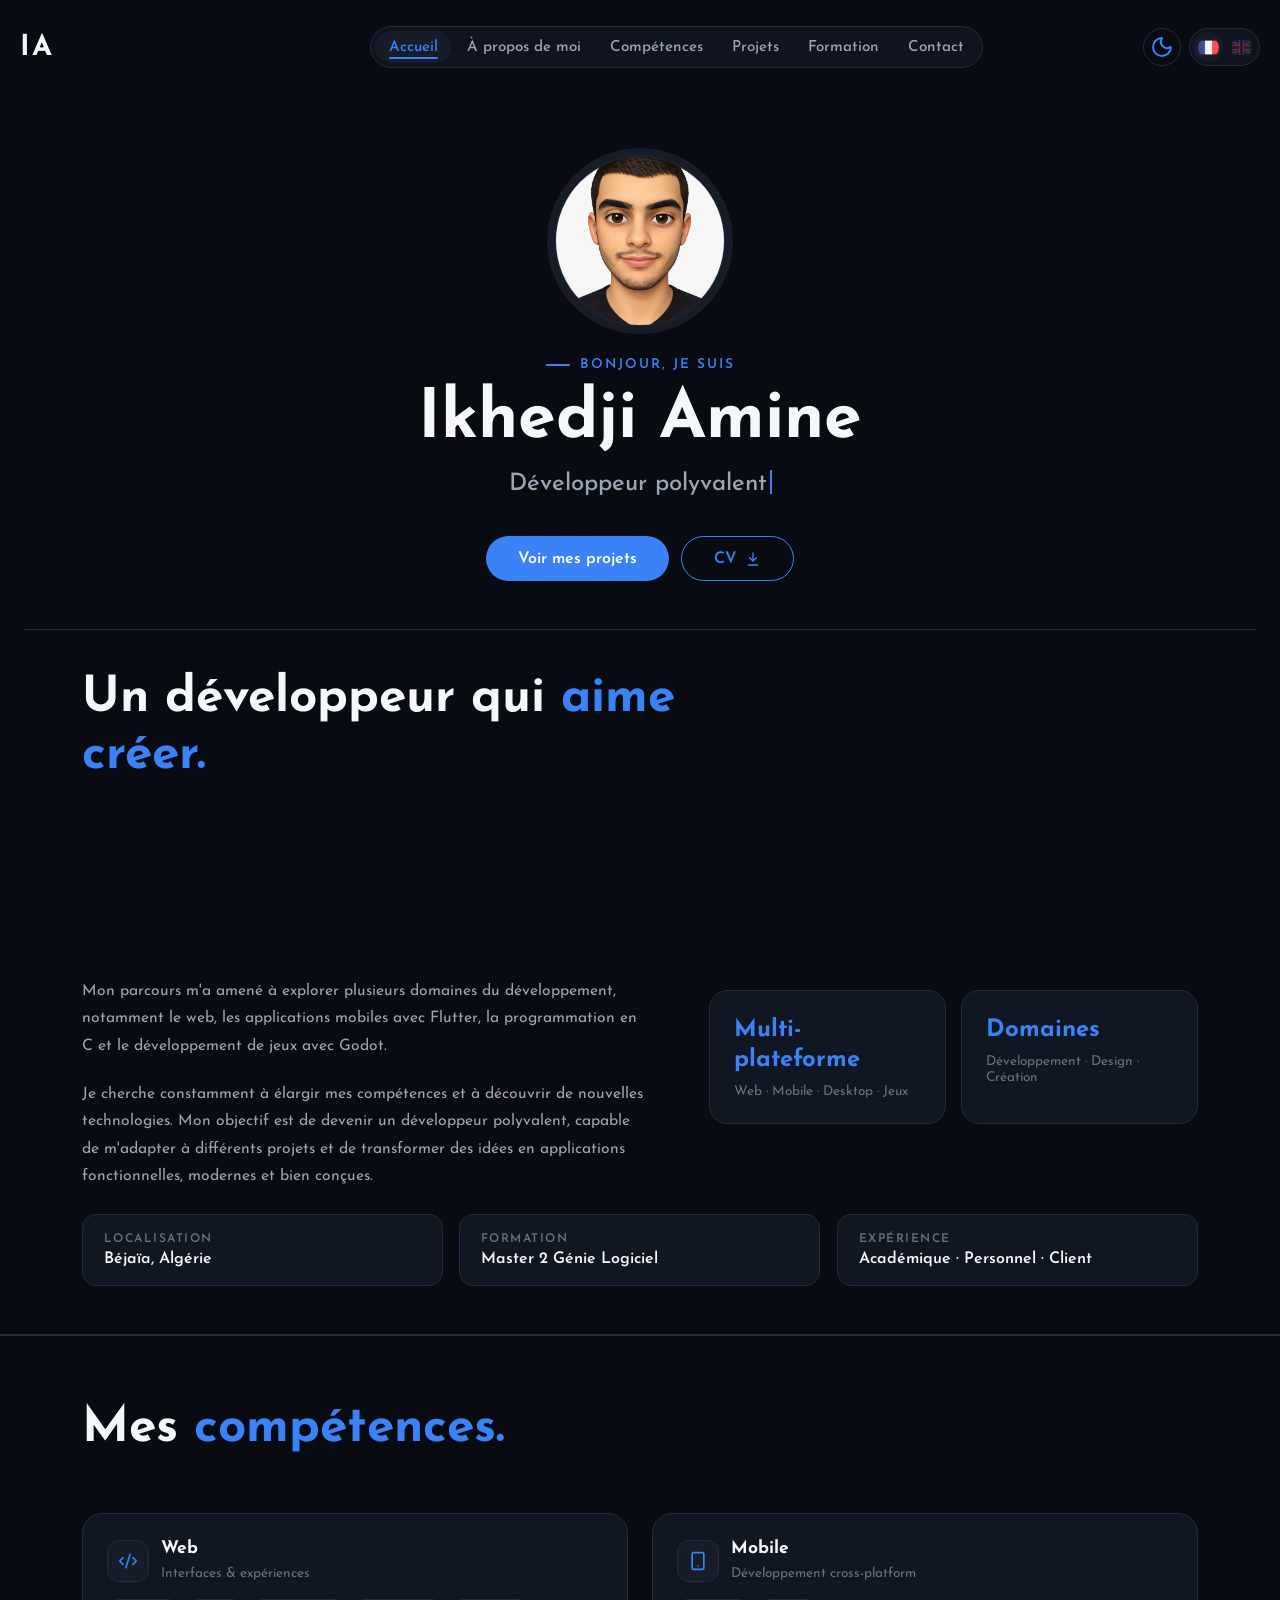
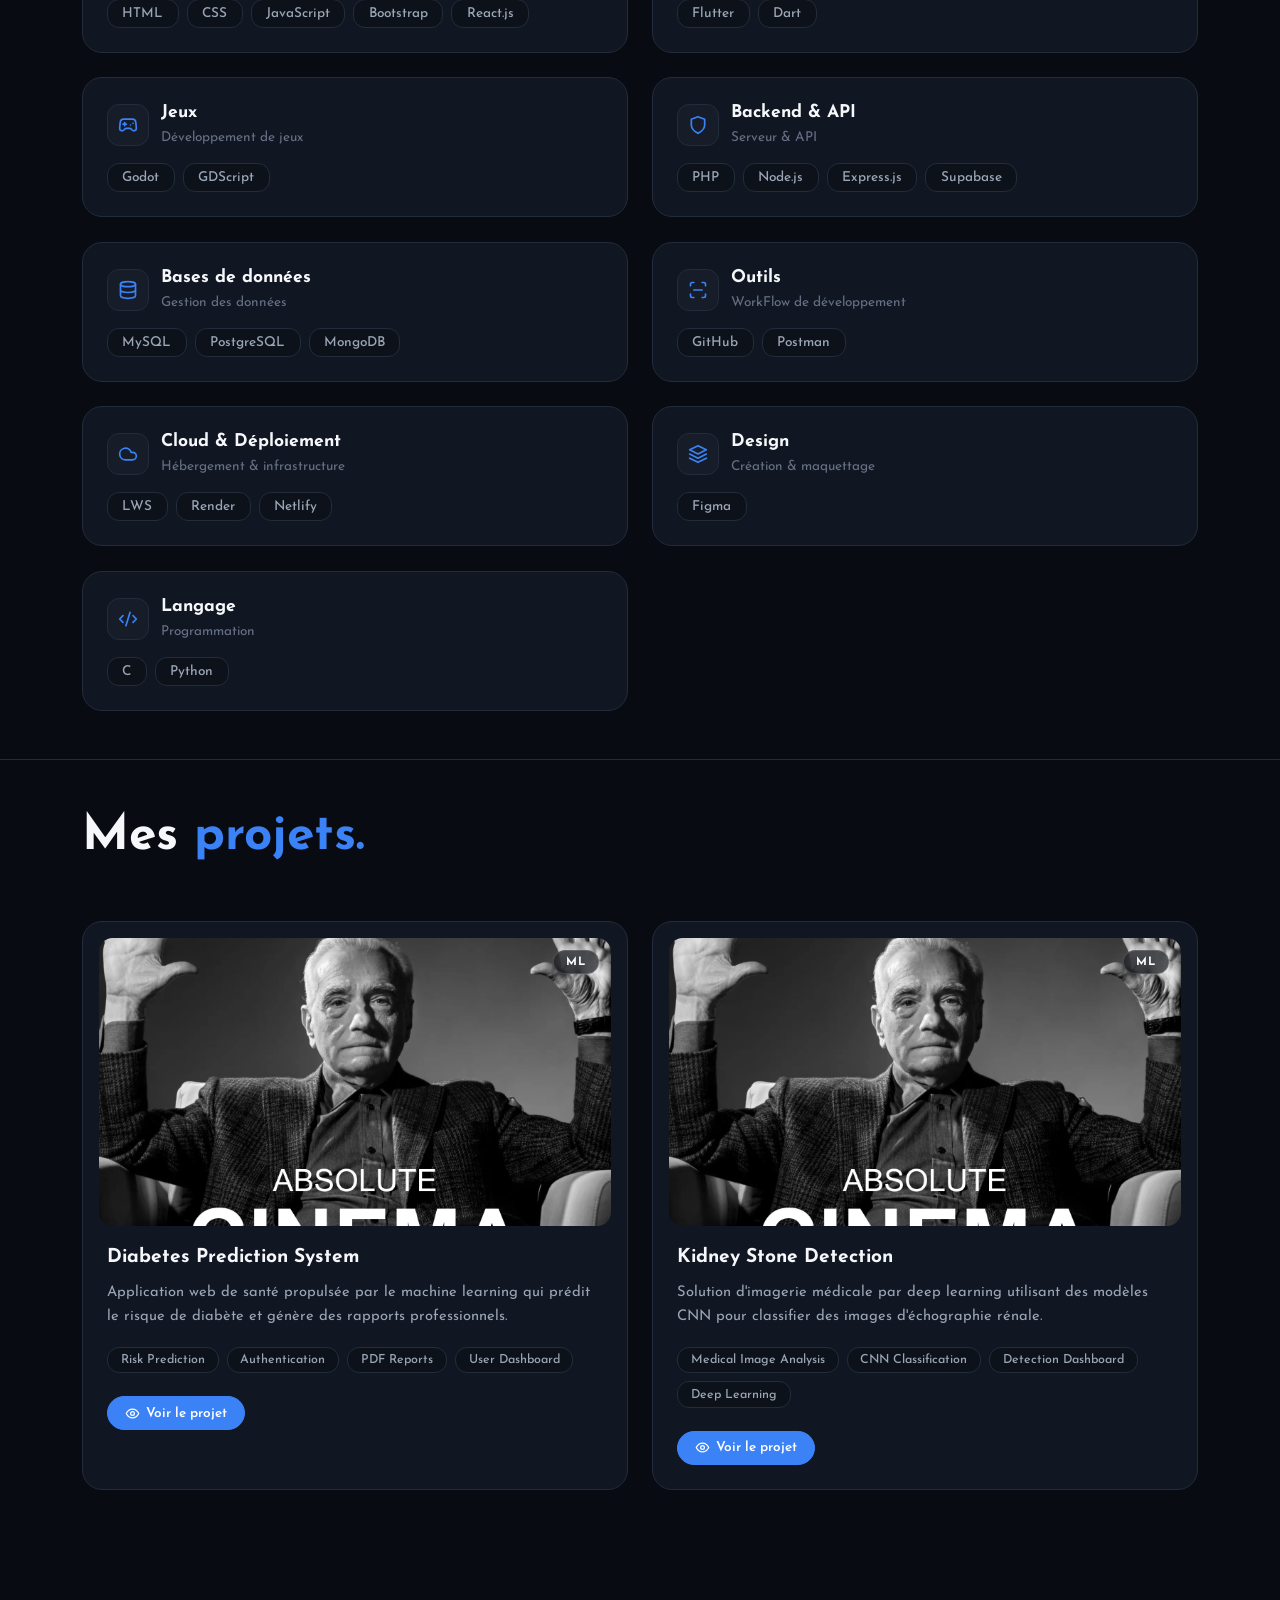
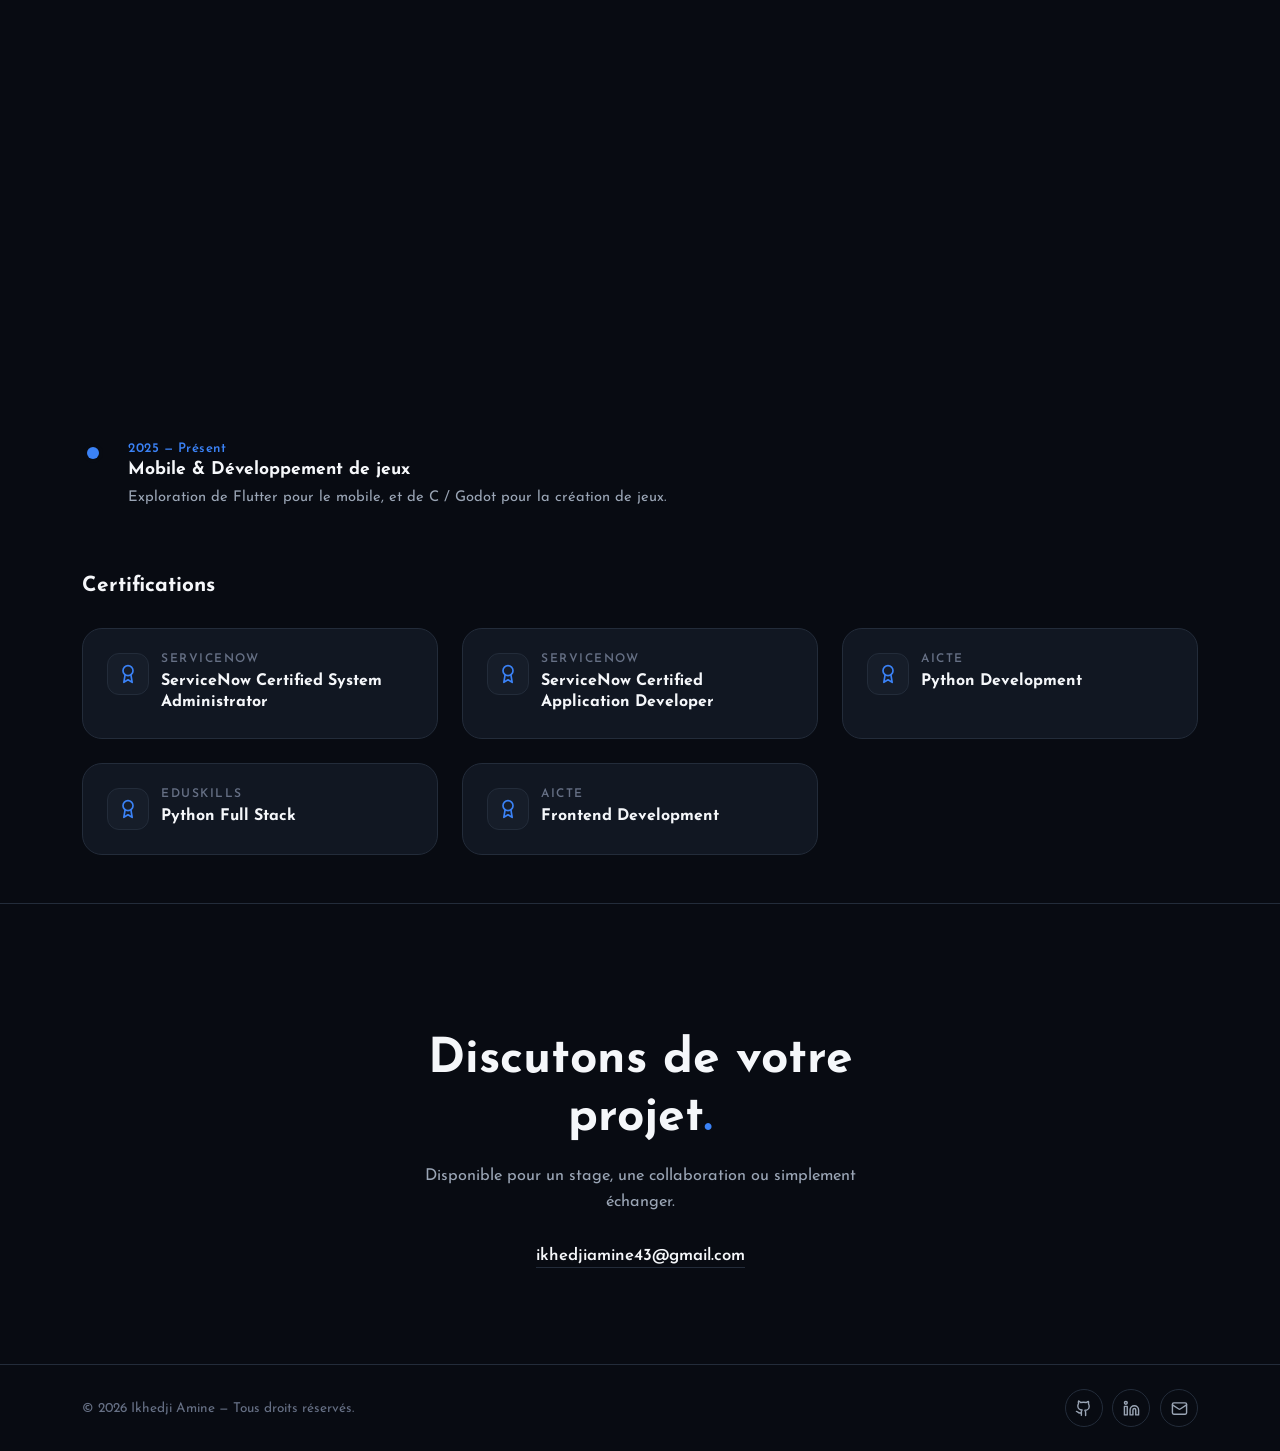
==== commit ac2a2b91: "Correction Navbar et changement Competences" ====
--- a/index.html
+++ b/index.html
@@ -145,9 +145,31 @@
             <span id="heroRoleText"></span
             ><span class="hero-cursor" aria-hidden="true"></span>
           </p>
-          <a href="#projets" class="hero-cta" data-reveal="up"
-            >Voir mes projets</a
-          >
+          <div class="hero-actions" data-reveal="up">
+            <a href="#projets" class="hero-cta">Voir mes projets</a>
+            <a
+              href="assets/cv.pdf"
+              class="hero-cta hero-cta-secondary"
+              download="CV-Ikhedji-Amine.pdf"
+              aria-label="Télécharger mon CV"
+              >CV
+              <svg
+                class="hero-cta-icon"
+                xmlns="http://www.w3.org/2000/svg"
+                viewBox="0 0 24 24"
+                fill="none"
+                stroke="currentColor"
+                stroke-width="2"
+                stroke-linecap="round"
+                stroke-linejoin="round"
+                aria-hidden="true"
+              >
+                <path d="M12 3v12" />
+                <path d="m7 10 5 5 5-5" />
+                <path d="M5 21h14" />
+              </svg></a
+            >
+          </div>
         </div>
         <div class="hero-divider" data-reveal="line" aria-hidden="true"></div>
       </section>
@@ -217,8 +239,8 @@
               ><span class="apropos-meta-value">Master 2 Génie Logiciel</span>
             </div>
             <div class="apropos-meta-item" data-reveal="up">
-              <span class="apropos-meta-label">Focus</span
-              ><span class="apropos-meta-value">Web · Mobile · Jeux</span>
+              <span class="apropos-meta-label">Expérience</span
+              ><span class="apropos-meta-value">Académique · Personnel · Client</span>
             </div>
           </div>
 
--- a/css/hero.css
+++ b/css/hero.css
@@ -110,8 +110,18 @@
 
 /* ---------- Bouton ---------- */
 
+.hero-actions {
+  display: flex;
+  flex-wrap: wrap;
+  justify-content: center;
+  gap: 0.75rem;
+}
+
 .hero-cta {
-  display: inline-block;
+  display: inline-flex;
+  align-items: center;
+  justify-content: center;
+  gap: 0.5rem;
   padding: 0.85rem 2rem;
   background-color: var(--color-accent);
   color: #ffffff;
@@ -125,6 +135,23 @@
 .hero-cta:hover {
   background-color: var(--color-accent-hover);
   transform: translateY(-2px);
+}
+
+.hero-cta-secondary {
+  background-color: transparent;
+  border: 1px solid var(--color-accent);
+  color: var(--color-accent);
+}
+
+.hero-cta-secondary:hover {
+  background-color: var(--color-accent);
+  color: #ffffff;
+}
+
+.hero-cta-icon {
+  width: 1rem;
+  height: 1rem;
+  flex-shrink: 0;
 }
 
 /* ---------- Barre de séparation avec la section suivante ---------- */
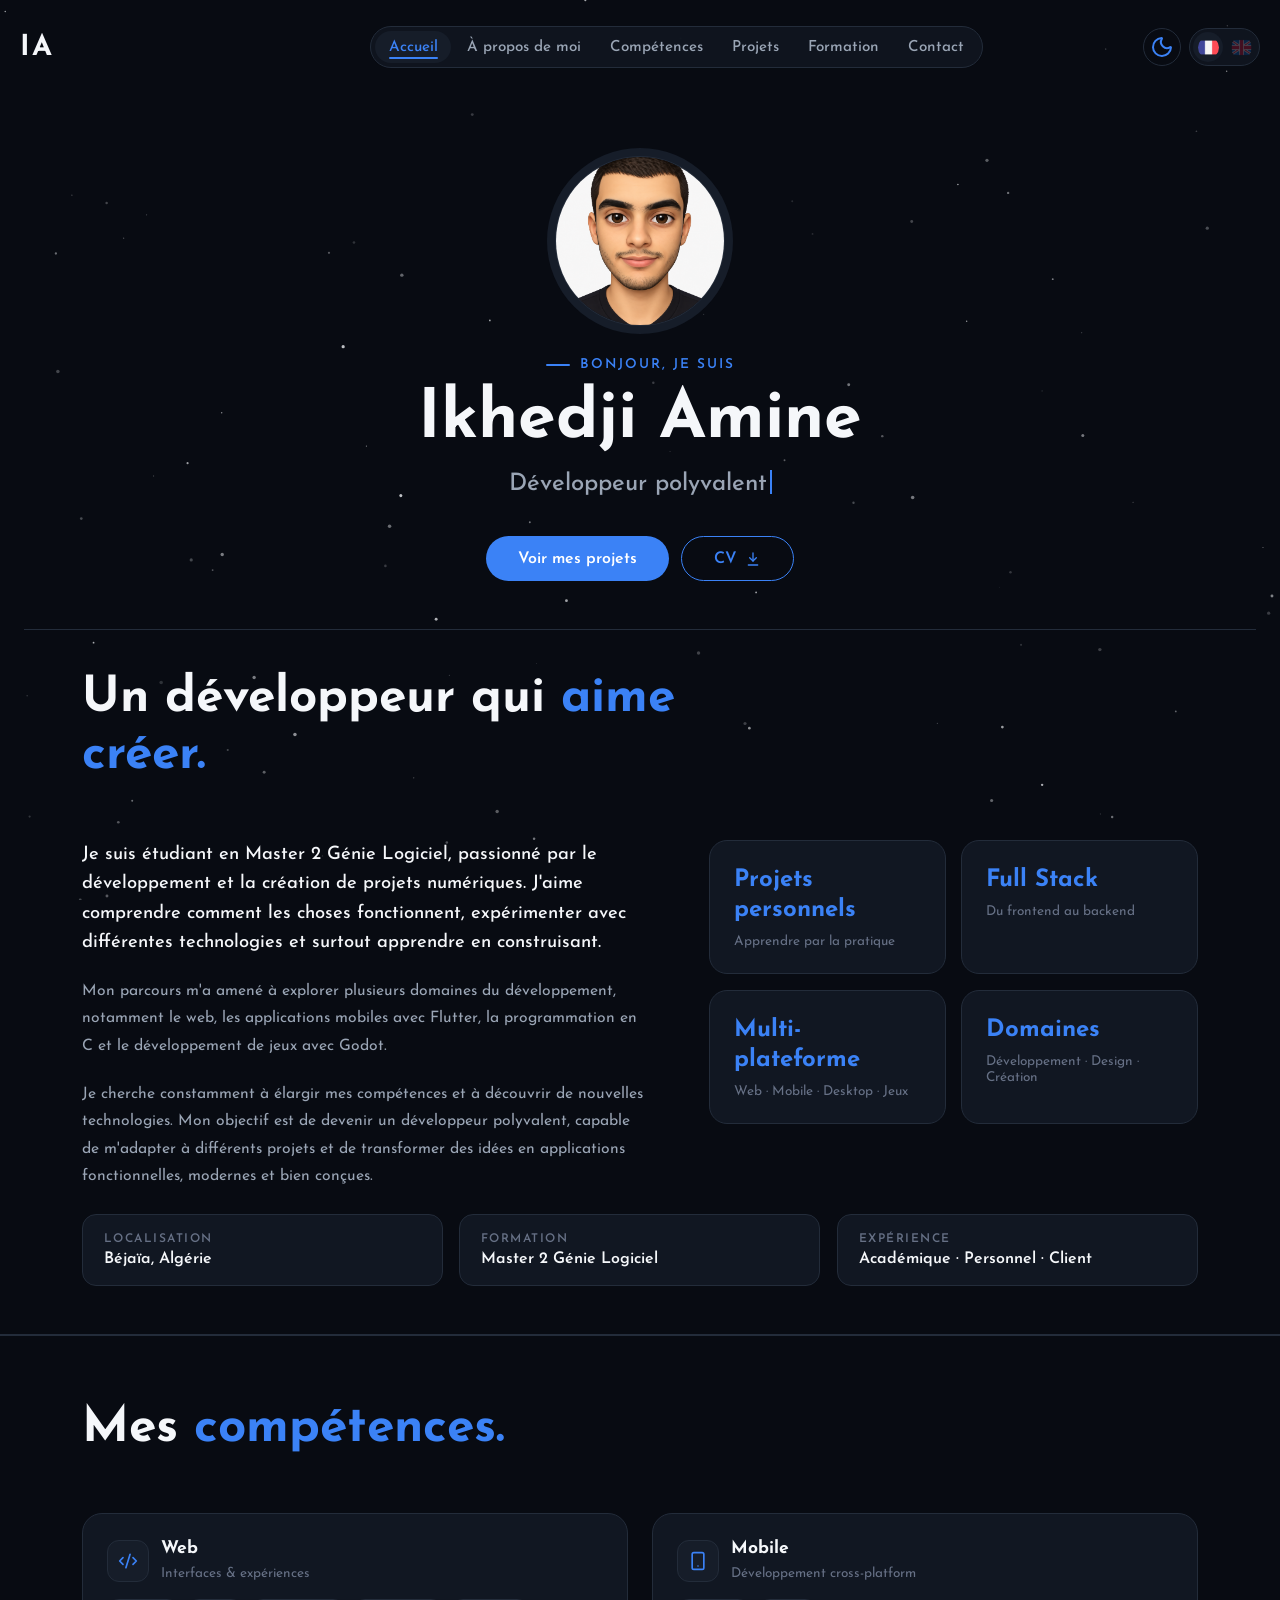
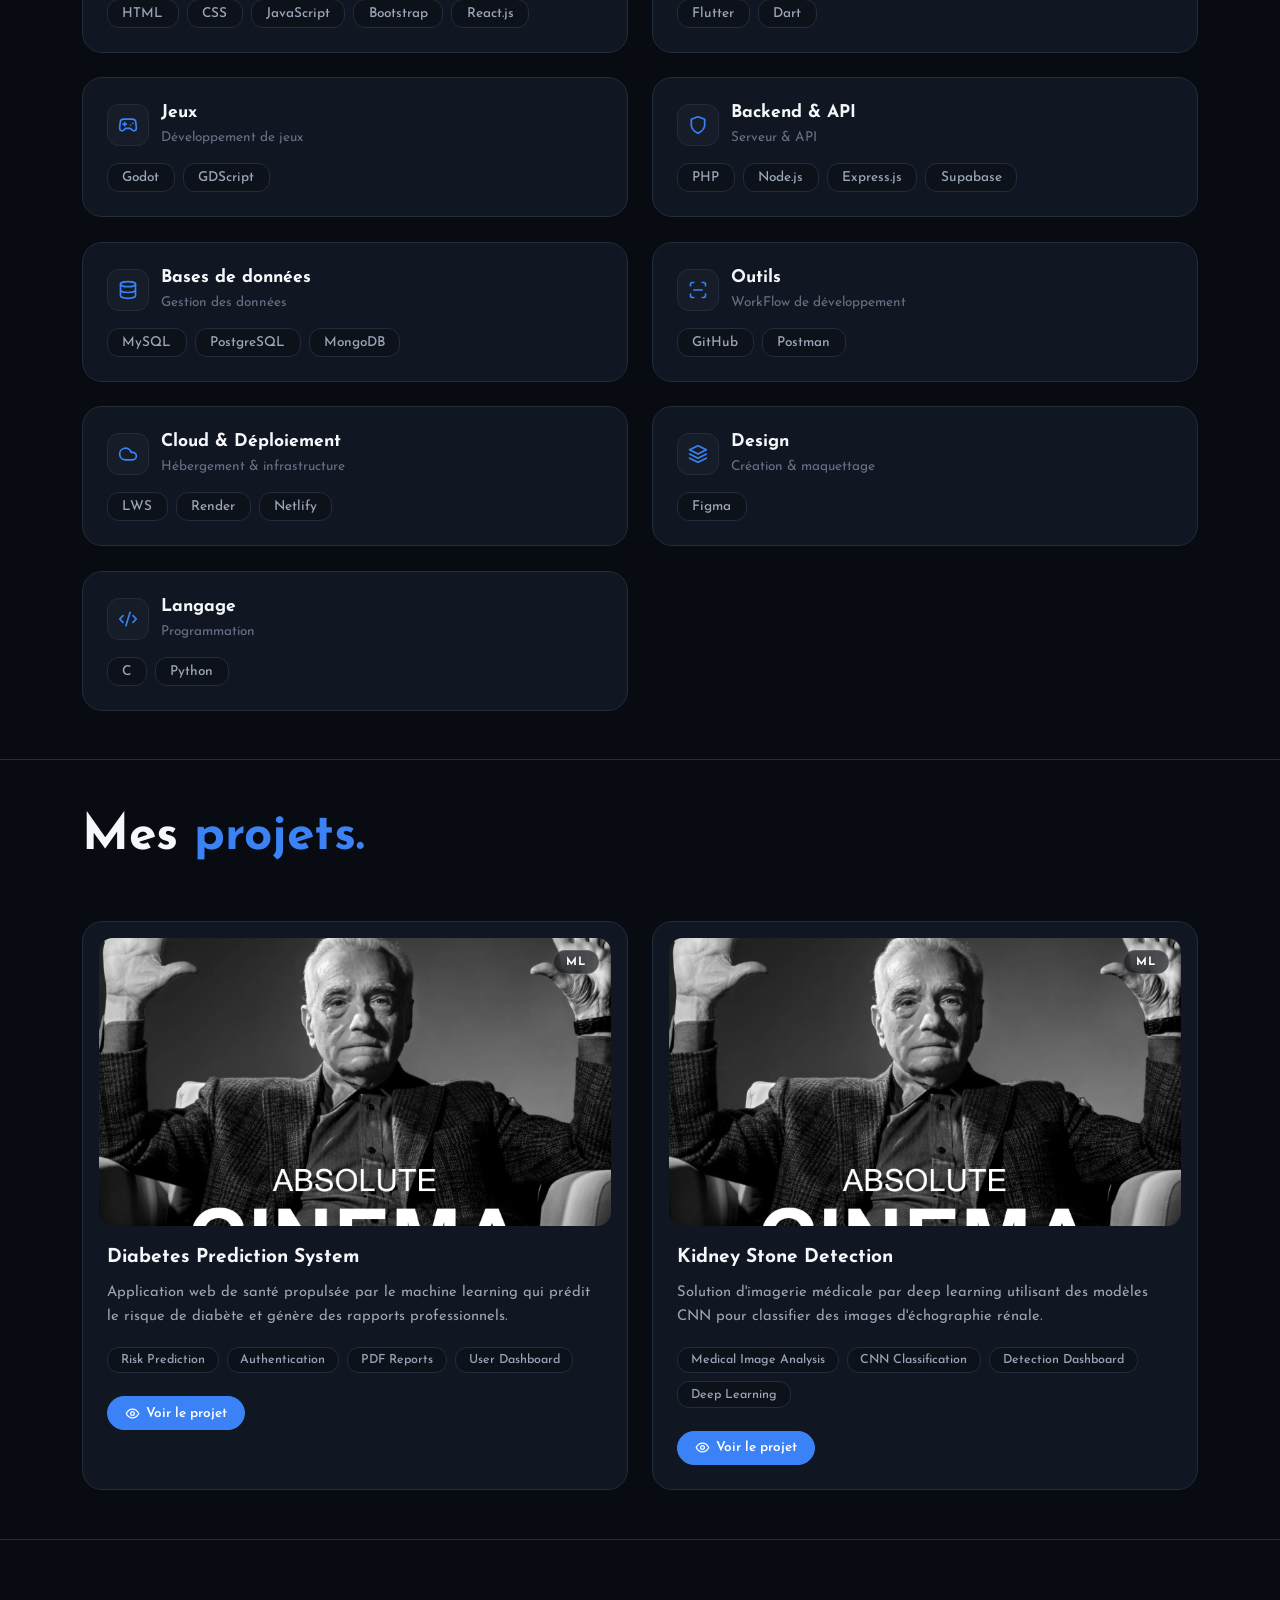
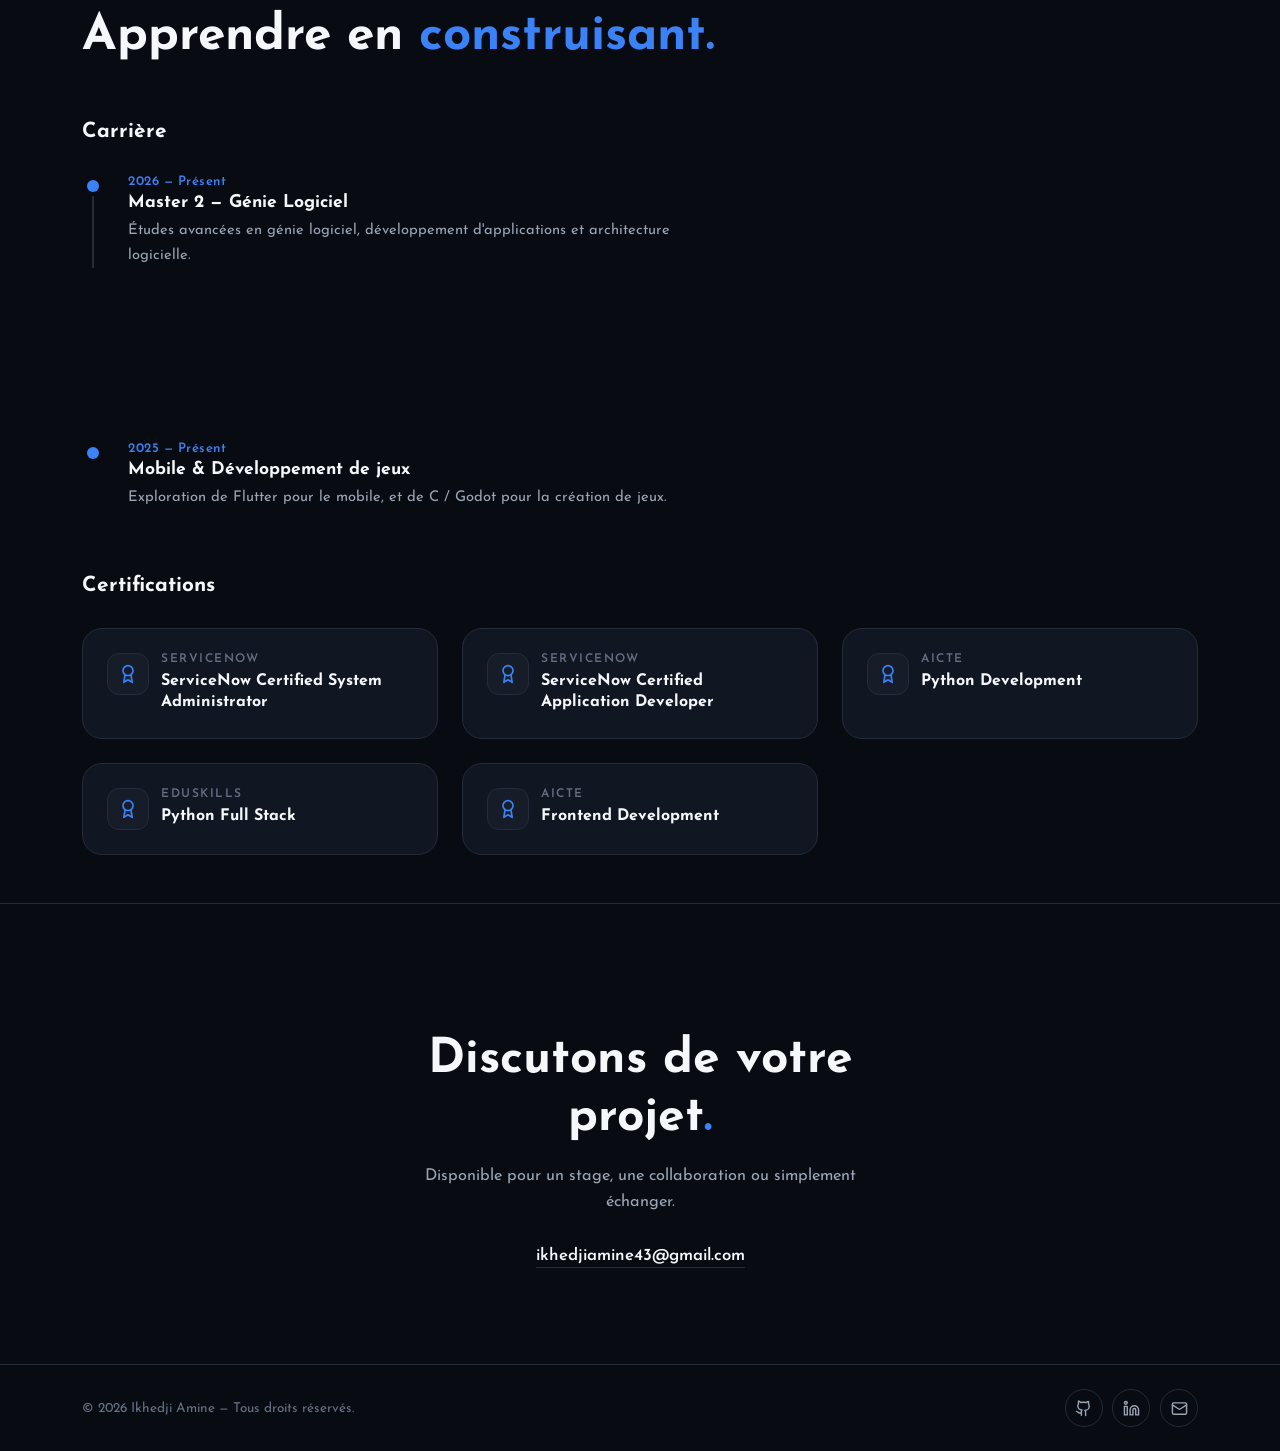
==== commit ad1d99ba: "Amelioration Dark-light mode + Systeme de langues + indentation du code" ====
--- a/index.html
+++ b/index.html
@@ -27,6 +27,7 @@
     <link rel="stylesheet" href="css/formation.css" />
     <link rel="stylesheet" href="css/contact.css" />
     <link rel="stylesheet" href="css/scroll-reveal.css" />
+    <link rel="stylesheet" href="css/starfield.css" />
   </head>
   <body>
     <div class="splash-screen" id="splashScreen" aria-hidden="true">
@@ -39,12 +40,36 @@
         </a>
         <div class="nav-links-container">
           <ul class="nav-links" id="navLinks">
-            <li><a href="#accueil" class="nav-link active"> Accueil </a></li>
-            <li><a href="#apropos" class="nav-link"> À propos de moi </a></li>
-            <li><a href="#competences" class="nav-link"> Compétences </a></li>
-            <li><a href="#projets" class="nav-link"> Projets </a></li>
-            <li><a href="#formation" class="nav-link"> Formation </a></li>
-            <li><a href="#contact" class="nav-link"> Contact </a></li>
+            <li>
+              <a href="#accueil" class="nav-link active" data-i18n="nav.home"
+                >Accueil</a
+              >
+            </li>
+            <li>
+              <a href="#apropos" class="nav-link" data-i18n="nav.about"
+                >À propos de moi</a
+              >
+            </li>
+            <li>
+              <a href="#competences" class="nav-link" data-i18n="nav.skills"
+                >Compétences</a
+              >
+            </li>
+            <li>
+              <a href="#projets" class="nav-link" data-i18n="nav.projects"
+                >Projets</a
+              >
+            </li>
+            <li>
+              <a href="#formation" class="nav-link" data-i18n="nav.education"
+                >Formation</a
+              >
+            </li>
+            <li>
+              <a href="#contact" class="nav-link" data-i18n="nav.contact"
+                >Contact</a
+              >
+            </li>
           </ul>
         </div>
         <div class="navbar-controls">
@@ -137,8 +162,8 @@
             <img src="assets/hero.png" alt="Photo de Ikhedji Amine" />
           </div>
           <p class="hero-eyebrow" data-reveal="up">
-            <span class="hero-eyebrow-line" aria-hidden="true"></span>Bonjour,
-            je suis
+            <span class="hero-eyebrow-line" aria-hidden="true"></span>
+            <span data-i18n="hero.eyebrow">Bonjour, je suis</span>
           </p>
           <h1 class="hero-title" data-reveal="up">Ikhedji Amine</h1>
           <p class="hero-role" data-reveal="up">
@@ -146,13 +171,15 @@
             ><span class="hero-cursor" aria-hidden="true"></span>
           </p>
           <div class="hero-actions" data-reveal="up">
-            <a href="#projets" class="hero-cta">Voir mes projets</a>
+            <a href="#projets" class="hero-cta" data-i18n="hero.cta_primary"
+              >Voir mes projets</a
+            >
             <a
               href="assets/cv.pdf"
               class="hero-cta hero-cta-secondary"
               download="CV-Ikhedji-Amine.pdf"
               aria-label="Télécharger mon CV"
-              >CV
+              ><span data-i18n="hero.cta_secondary">CV</span>
               <svg
                 class="hero-cta-icon"
                 xmlns="http://www.w3.org/2000/svg"
@@ -166,9 +193,8 @@
               >
                 <path d="M12 3v12" />
                 <path d="m7 10 5 5 5-5" />
-                <path d="M5 21h14" />
-              </svg></a
-            >
+                <path d="M5 21h14" /></svg
+            ></a>
           </div>
         </div>
         <div class="hero-divider" data-reveal="line" aria-hidden="true"></div>
@@ -176,25 +202,25 @@
 
       <section id="apropos">
         <div class="apropos-container">
-          <h2 class="apropos-title" data-reveal="fade">
+          <h2 class="apropos-title" data-reveal="fade" data-i18n="about.title">
             Un développeur qui <span class="accent">aime créer.</span>
           </h2>
 
           <div class="apropos-grid">
             <div class="apropos-text" data-reveal-group>
-              <p class="apropos-lead" data-reveal="up">
+              <p class="apropos-lead" data-reveal="up" data-i18n="about.lead">
                 Je suis étudiant en Master 2 Génie Logiciel, passionné par le
                 développement et la création de projets numériques. J'aime
                 comprendre comment les choses fonctionnent, expérimenter avec
                 différentes technologies et surtout apprendre en construisant.
               </p>
-              <p data-reveal="up">
+              <p data-reveal="up" data-i18n="about.p1">
                 Mon parcours m'a amené à explorer plusieurs domaines du
                 développement, notamment le web, les applications mobiles avec
                 Flutter, la programmation en C et le développement de jeux avec
                 Godot.
               </p>
-              <p data-reveal="up">
+              <p data-reveal="up" data-i18n="about.p2">
                 Je cherche constamment à élargir mes compétences et à découvrir
                 de nouvelles technologies. Mon objectif est de devenir un
                 développeur polyvalent, capable de m'adapter à différents
@@ -205,24 +231,50 @@
 
             <div class="apropos-stats" data-reveal-group>
               <div class="apropos-stat-card" data-reveal="up">
-                <span class="apropos-stat-number">Projets personnels</span
-                ><span class="apropos-stat-label"
+                <span
+                  class="apropos-stat-number"
+                  data-i18n="about.stats.card1.number"
+                  >Projets personnels</span
+                >
+                <span
+                  class="apropos-stat-label"
+                  data-i18n="about.stats.card1.label"
                   >Apprendre par la pratique</span
                 >
               </div>
               <div class="apropos-stat-card" data-reveal="up">
-                <span class="apropos-stat-number">Full Stack</span
-                ><span class="apropos-stat-label">Du frontend au backend</span>
+                <span
+                  class="apropos-stat-number"
+                  data-i18n="about.stats.card2.number"
+                  >Full Stack</span
+                >
+                <span
+                  class="apropos-stat-label"
+                  data-i18n="about.stats.card2.label"
+                  >Du frontend au backend</span
+                >
               </div>
               <div class="apropos-stat-card" data-reveal="up">
-                <span class="apropos-stat-number">Multi-plateforme</span
-                ><span class="apropos-stat-label"
+                <span
+                  class="apropos-stat-number"
+                  data-i18n="about.stats.card3.number"
+                  >Multi-plateforme</span
+                >
+                <span
+                  class="apropos-stat-label"
+                  data-i18n="about.stats.card3.label"
                   >Web · Mobile · Desktop · Jeux</span
                 >
               </div>
               <div class="apropos-stat-card" data-reveal="up">
-                <span class="apropos-stat-number">Domaines</span
-                ><span class="apropos-stat-label"
+                <span
+                  class="apropos-stat-number"
+                  data-i18n="about.stats.card4.number"
+                  >Domaines</span
+                >
+                <span
+                  class="apropos-stat-label"
+                  data-i18n="about.stats.card4.label"
                   >Développement · Design · Création</span
                 >
               </div>
@@ -231,16 +283,34 @@
 
           <div class="apropos-meta" data-reveal-group>
             <div class="apropos-meta-item" data-reveal="up">
-              <span class="apropos-meta-label">Localisation</span
-              ><span class="apropos-meta-value">Béjaïa, Algérie</span>
+              <span class="apropos-meta-label" data-i18n="about.meta.location"
+                >Localisation</span
+              >
+              <span
+                class="apropos-meta-value"
+                data-i18n="about.meta.location_value"
+                >Béjaïa, Algérie</span
+              >
             </div>
             <div class="apropos-meta-item" data-reveal="up">
-              <span class="apropos-meta-label">Formation</span
-              ><span class="apropos-meta-value">Master 2 Génie Logiciel</span>
+              <span class="apropos-meta-label" data-i18n="about.meta.education"
+                >Formation</span
+              >
+              <span
+                class="apropos-meta-value"
+                data-i18n="about.meta.education_value"
+                >Master 2 Génie Logiciel</span
+              >
             </div>
             <div class="apropos-meta-item" data-reveal="up">
-              <span class="apropos-meta-label">Expérience</span
-              ><span class="apropos-meta-value">Académique · Personnel · Client</span>
+              <span class="apropos-meta-label" data-i18n="about.meta.experience"
+                >Expérience</span
+              >
+              <span
+                class="apropos-meta-value"
+                data-i18n="about.meta.experience_value"
+                >Académique · Personnel · Client</span
+              >
             </div>
           </div>
 
@@ -250,7 +320,11 @@
 
       <section id="competences">
         <div class="competences-container">
-          <h2 class="competences-title" data-reveal="up">
+          <h2
+            class="competences-title"
+            data-reveal="up"
+            data-i18n="skills.title"
+          >
             Mes <span class="accent">compétences.</span>
           </h2>
           <div class="competences-grid" id="competencesGrid" data-reveal-group>
@@ -262,7 +336,11 @@
 
       <section id="projets">
         <div class="projets-container">
-          <h2 class="projets-title" data-reveal="fade">
+          <h2
+            class="projets-title"
+            data-reveal="fade"
+            data-i18n="projects.title"
+          >
             Mes <span class="accent">projets.</span>
           </h2>
           <div class="projets-grid" id="projetsGrid" data-reveal-group>
@@ -274,14 +352,23 @@
 
       <section id="formation">
         <div class="formation-container">
-          <div class="formation-eyebrow" data-reveal="up">
-          </div>
-          <h2 class="formation-title" data-reveal="fade">
+          <div class="formation-eyebrow" data-reveal="up"></div>
+          <h2
+            class="formation-title"
+            data-reveal="fade"
+            data-i18n="education.title"
+          >
             Apprendre en <span class="accent">construisant.</span>
           </h2>
 
           <div class="formation-block">
-            <h3 class="formation-block-title" data-reveal="up">Carrière</h3>
+            <h3
+              class="formation-block-title"
+              data-reveal="up"
+              data-i18n="education.career_title"
+            >
+              Carrière
+            </h3>
             <div
               class="formation-timeline"
               id="formationTimeline"
@@ -292,7 +379,11 @@
           </div>
 
           <div class="formation-block">
-            <h3 class="formation-block-title" data-reveal="up">
+            <h3
+              class="formation-block-title"
+              data-reveal="up"
+              data-i18n="education.certifications_title"
+            >
               Certifications
             </h3>
             <div
@@ -308,10 +399,18 @@
       </section>
       <section id="contact" class="contact">
         <div class="contact-container">
-          <h2 class="contact-title" data-reveal="fade">
+          <h2
+            class="contact-title"
+            data-reveal="fade"
+            data-i18n="contact.title"
+          >
             Discutons de votre projet<span class="accent">.</span>
           </h2>
-          <p class="contact-subtitle" data-reveal="up">
+          <p
+            class="contact-subtitle"
+            data-reveal="up"
+            data-i18n="contact.subtitle"
+          >
             Disponible pour un stage, une collaboration ou simplement échanger.
           </p>
           <a
@@ -320,6 +419,7 @@
             target="_blank"
             rel="noopener noreferrer"
             data-reveal="up"
+            data-i18n="contact.email"
             >ikhedjiamine43@gmail.com</a
           >
         </div>
@@ -328,9 +428,9 @@
 
     <footer class="site-footer">
       <div class="site-footer-container">
-        <p class="site-footer-copyright">
-          &copy; <span id="footerYear">2026</span> Ikhedji Amine &mdash; Tous droits
-          réservés.
+        <p class="site-footer-copyright" data-i18n="footer.copyright">
+          &copy; <span id="footerYear">2026</span> Ikhedji Amine &mdash; Tous
+          droits réservés.
         </p>
         <div class="site-footer-socials">
           <a
@@ -400,17 +500,23 @@
     </footer>
 
     <script>
-      document.getElementById("footerYear").textContent = new Date().getFullYear();
+      document.getElementById("footerYear").textContent =
+        new Date().getFullYear();
     </script>
 
+    <script src="js/translations.js"></script>
+    <script src="js/language.js"></script>
     <script src="js/splash.js"></script>
     <script src="js/navbar.js"></script>
+    <script src="js/hero_data.js"></script>
     <script src="js/hero.js"></script>
+    <script src="js/competences_data.js"></script>
     <script src="js/competences.js"></script>
     <script src="js/projets_data.js"></script>
     <script src="js/projets.js"></script>
     <script src="js/formation_data.js"></script>
     <script src="js/formation.js"></script>
     <script src="js/scroll-reveal.js"></script>
+    <script src="js/starfield.js"></script>
   </body>
 </html>
--- a/css/style.css
+++ b/css/style.css
@@ -87,7 +87,9 @@
   border-radius: 999px;
   border: 2px solid transparent;
   background-clip: padding-box;
-  transition: background 0.25s ease, transform 0.25s ease;
+  transition:
+    background 0.25s ease,
+    transform 0.25s ease;
 }
 
 html::-webkit-scrollbar-thumb:hover,
@@ -190,4 +192,4 @@
   .splash-logo {
     font-size: 2.75rem;
   }
-}+}
--- a/css/navbar.css
+++ b/css/navbar.css
@@ -376,4 +376,4 @@
     width: 19px;
     height: 19px;
   }
-}+}
--- a/css/hero.css
+++ b/css/hero.css
@@ -190,4 +190,4 @@
     margin-top: 2.5rem;
     margin-bottom: -2.5rem;
   }
-}+}
--- a/css/apropos.css
+++ b/css/apropos.css
@@ -156,34 +156,60 @@
 }
 
 @media screen and (max-width: 900px) {
-  #apropos { padding: 4.5rem 0 2.5rem; }
-  .apropos-container { padding: 0 1.5rem; }
-  .apropos-title { margin-bottom: 2.5rem; }
-  .apropos-grid { grid-template-columns: minmax(0, 1fr); gap: 2.5rem; }
+  #apropos {
+    padding: 4.5rem 0 2.5rem;
+  }
+  .apropos-container {
+    padding: 0 1.5rem;
+  }
+  .apropos-title {
+    margin-bottom: 2.5rem;
+  }
+  .apropos-grid {
+    grid-template-columns: minmax(0, 1fr);
+    gap: 2.5rem;
+  }
 
   /* Le texte occupe maintenant toute la largeur : les stats passent
      sur une seule ligne de 4 pour combler l'espace au lieu de rester
      coincées dans une colonne étroite. */
-  .apropos-stats { grid-template-columns: repeat(4, 1fr); }
+  .apropos-stats {
+    grid-template-columns: repeat(4, 1fr);
+  }
 }
 
 @media screen and (max-width: 700px) {
   /* Plus assez de place pour 4 colonnes sans écraser le contenu :
      retour à une grille 2x2, mais sur toute la largeur disponible. */
-  .apropos-stats { grid-template-columns: repeat(2, 1fr); }
+  .apropos-stats {
+    grid-template-columns: repeat(2, 1fr);
+  }
 }
 
 @media screen and (max-width: 560px) {
   /* 3 cartes de largeur égale ne tiennent plus proprement : on les
      empile pour garder une lecture propre plutôt qu'un retour à la
      ligne asymétrique (2 puis 1). */
-  .apropos-meta { grid-template-columns: 1fr; }
+  .apropos-meta {
+    grid-template-columns: 1fr;
+  }
 }
 
 @media screen and (max-width: 480px) {
-  #apropos { padding: 3.5rem 0 2rem; }
-  .apropos-container { padding: 0 1.25rem; }
-  .apropos-stat-card { padding: 1.1rem; border-radius: 14px; }
-  .apropos-meta { gap: 0.75rem; }
-  .apropos-meta-item { padding: 0.9rem 1rem; }
-}+  #apropos {
+    padding: 3.5rem 0 2rem;
+  }
+  .apropos-container {
+    padding: 0 1.25rem;
+  }
+  .apropos-stat-card {
+    padding: 1.1rem;
+    border-radius: 14px;
+  }
+  .apropos-meta {
+    gap: 0.75rem;
+  }
+  .apropos-meta-item {
+    padding: 0.9rem 1rem;
+  }
+}
--- a/css/competences.css
+++ b/css/competences.css
@@ -117,14 +117,29 @@
 /* ==================== RESPONSIVE (Basé sur apropos.css) ==================== */
 
 @media screen and (max-width: 900px) {
-  #competences { padding: 0 0 4.5rem; }
-  .competences-container { padding: 0 1.5rem; }
-  .competences-title { margin-bottom: 2.5rem; }
-  .competences-grid { grid-template-columns: 1fr; }
+  #competences {
+    padding: 0 0 4.5rem;
+  }
+  .competences-container {
+    padding: 0 1.5rem;
+  }
+  .competences-title {
+    margin-bottom: 2.5rem;
+  }
+  .competences-grid {
+    grid-template-columns: 1fr;
+  }
 }
 
 @media screen and (max-width: 480px) {
-  #competences { padding: 0 0 3.5rem; }
-  .competences-container { padding: 0 1.25rem; }
-  .competence-card { padding: 1.1rem; border-radius: 14px; }
-}+  #competences {
+    padding: 0 0 3.5rem;
+  }
+  .competences-container {
+    padding: 0 1.25rem;
+  }
+  .competence-card {
+    padding: 1.1rem;
+    border-radius: 14px;
+  }
+}
--- a/css/projets.css
+++ b/css/projets.css
@@ -229,14 +229,29 @@
 }
 
 @media screen and (max-width: 900px) {
-  #projets { padding: 0 0 4.5rem; }
-  .projets-container { padding: 0 1.5rem; }
-  .projets-title { margin-bottom: 2.5rem; }
-  .projets-grid { grid-template-columns: 1fr; }
+  #projets {
+    padding: 0 0 4.5rem;
+  }
+  .projets-container {
+    padding: 0 1.5rem;
+  }
+  .projets-title {
+    margin-bottom: 2.5rem;
+  }
+  .projets-grid {
+    grid-template-columns: 1fr;
+  }
 }
 
 @media screen and (max-width: 480px) {
-  #projets { padding: 0 0 3.5rem; }
-  .projets-container { padding: 0 1.25rem; }
-  .projet-card { padding: 0.75rem 0.75rem 1.25rem; border-radius: 14px; }
-}+  #projets {
+    padding: 0 0 3.5rem;
+  }
+  .projets-container {
+    padding: 0 1.25rem;
+  }
+  .projet-card {
+    padding: 0.75rem 0.75rem 1.25rem;
+    border-radius: 14px;
+  }
+}
--- a/css/formation.css
+++ b/css/formation.css
@@ -207,20 +207,42 @@
 /* ==================== RESPONSIVE ==================== */
 
 @media screen and (max-width: 900px) {
-  #formation { padding: 0 0 4.5rem; }
-  .formation-container { padding: 0 1.5rem; }
-  .formation-title { margin-bottom: 2.5rem; }
-  .certifications-grid { grid-template-columns: repeat(2, 1fr); }
+  #formation {
+    padding: 0 0 4.5rem;
+  }
+  .formation-container {
+    padding: 0 1.5rem;
+  }
+  .formation-title {
+    margin-bottom: 2.5rem;
+  }
+  .certifications-grid {
+    grid-template-columns: repeat(2, 1fr);
+  }
 }
 
 @media screen and (max-width: 600px) {
-  .certifications-grid { grid-template-columns: 1fr; }
+  .certifications-grid {
+    grid-template-columns: 1fr;
+  }
 }
 
 @media screen and (max-width: 480px) {
-  #formation { padding: 0 0 3.5rem; }
-  .formation-container { padding: 0 1.25rem; }
-  .formation-block + .formation-block { margin-top: 3rem; }
-  .certification-card { padding: 1.1rem; border-radius: 14px; }
-  .formation-timeline-item { column-gap: 1.1rem; padding-bottom: 2rem; }
-}+  #formation {
+    padding: 0 0 3.5rem;
+  }
+  .formation-container {
+    padding: 0 1.25rem;
+  }
+  .formation-block + .formation-block {
+    margin-top: 3rem;
+  }
+  .certification-card {
+    padding: 1.1rem;
+    border-radius: 14px;
+  }
+  .formation-timeline-item {
+    column-gap: 1.1rem;
+    padding-bottom: 2rem;
+  }
+}
--- a/css/contact.css
+++ b/css/contact.css
@@ -135,8 +135,12 @@
 /* ==================== RESPONSIVE ==================== */
 
 @media screen and (max-width: 900px) {
-  .contact { padding: 4rem 0 5rem; }
-  .contact-container { padding: 0 1.5rem; }
+  .contact {
+    padding: 4rem 0 5rem;
+  }
+  .contact-container {
+    padding: 0 1.5rem;
+  }
 }
 
 @media screen and (max-width: 600px) {
@@ -148,10 +152,22 @@
 }
 
 @media screen and (max-width: 480px) {
-  .contact { padding: 3rem 0 4rem; }
-  .contact-container { padding: 0 1.25rem; }
-  .contact-title { margin-bottom: 0.85rem; }
-  .contact-subtitle { margin-bottom: 1.5rem; }
-  .site-footer { padding: 1.25rem 0; }
-  .site-footer-container { padding: 0 1.25rem; }
+  .contact {
+    padding: 3rem 0 4rem;
+  }
+  .contact-container {
+    padding: 0 1.25rem;
+  }
+  .contact-title {
+    margin-bottom: 0.85rem;
+  }
+  .contact-subtitle {
+    margin-bottom: 1.5rem;
+  }
+  .site-footer {
+    padding: 1.25rem 0;
+  }
+  .site-footer-container {
+    padding: 0 1.25rem;
+  }
 }
--- a/css/scroll-reveal.css
+++ b/css/scroll-reveal.css
@@ -9,12 +9,24 @@
   will-change: opacity, transform;
 }
 
-[data-reveal="up"] { transform: translateY(24px); }
-[data-reveal="down"] { transform: translateY(-24px); }
-[data-reveal="left"] { transform: translateX(24px); }
-[data-reveal="right"] { transform: translateX(-24px); }
-[data-reveal="scale"] { transform: scale(0.97); }
-[data-reveal="fade"] { transform: translateY(8px); }
+[data-reveal="up"] {
+  transform: translateY(24px);
+}
+[data-reveal="down"] {
+  transform: translateY(-24px);
+}
+[data-reveal="left"] {
+  transform: translateX(24px);
+}
+[data-reveal="right"] {
+  transform: translateX(-24px);
+}
+[data-reveal="scale"] {
+  transform: scale(0.97);
+}
+[data-reveal="fade"] {
+  transform: translateY(8px);
+}
 [data-reveal="line"] {
   transform: scaleX(0);
   transform-origin: left center;
--- a/css/starfield.css
+++ b/css/starfield.css
@@ -0,0 +1,18 @@
+/* ==================== FOND ANIMÉ (étoiles / constellation) ====================
+   Canvas plein écran, position fixed (ne scrolle pas), placé derrière tout
+   le contenu (z-index négatif) : il apparaît partout où le fond des
+   sections est transparent. Rendu différent selon le thème actif — voir
+   js/starfield.js (étoiles en dark, constellation en light). */
+
+#starfield {
+  position: fixed;
+  inset: 0;
+  z-index: -1;
+  pointer-events: none;
+  opacity: 0;
+  transition: opacity 0.6s ease;
+}
+
+#starfield.is-visible {
+  opacity: 1;
+}
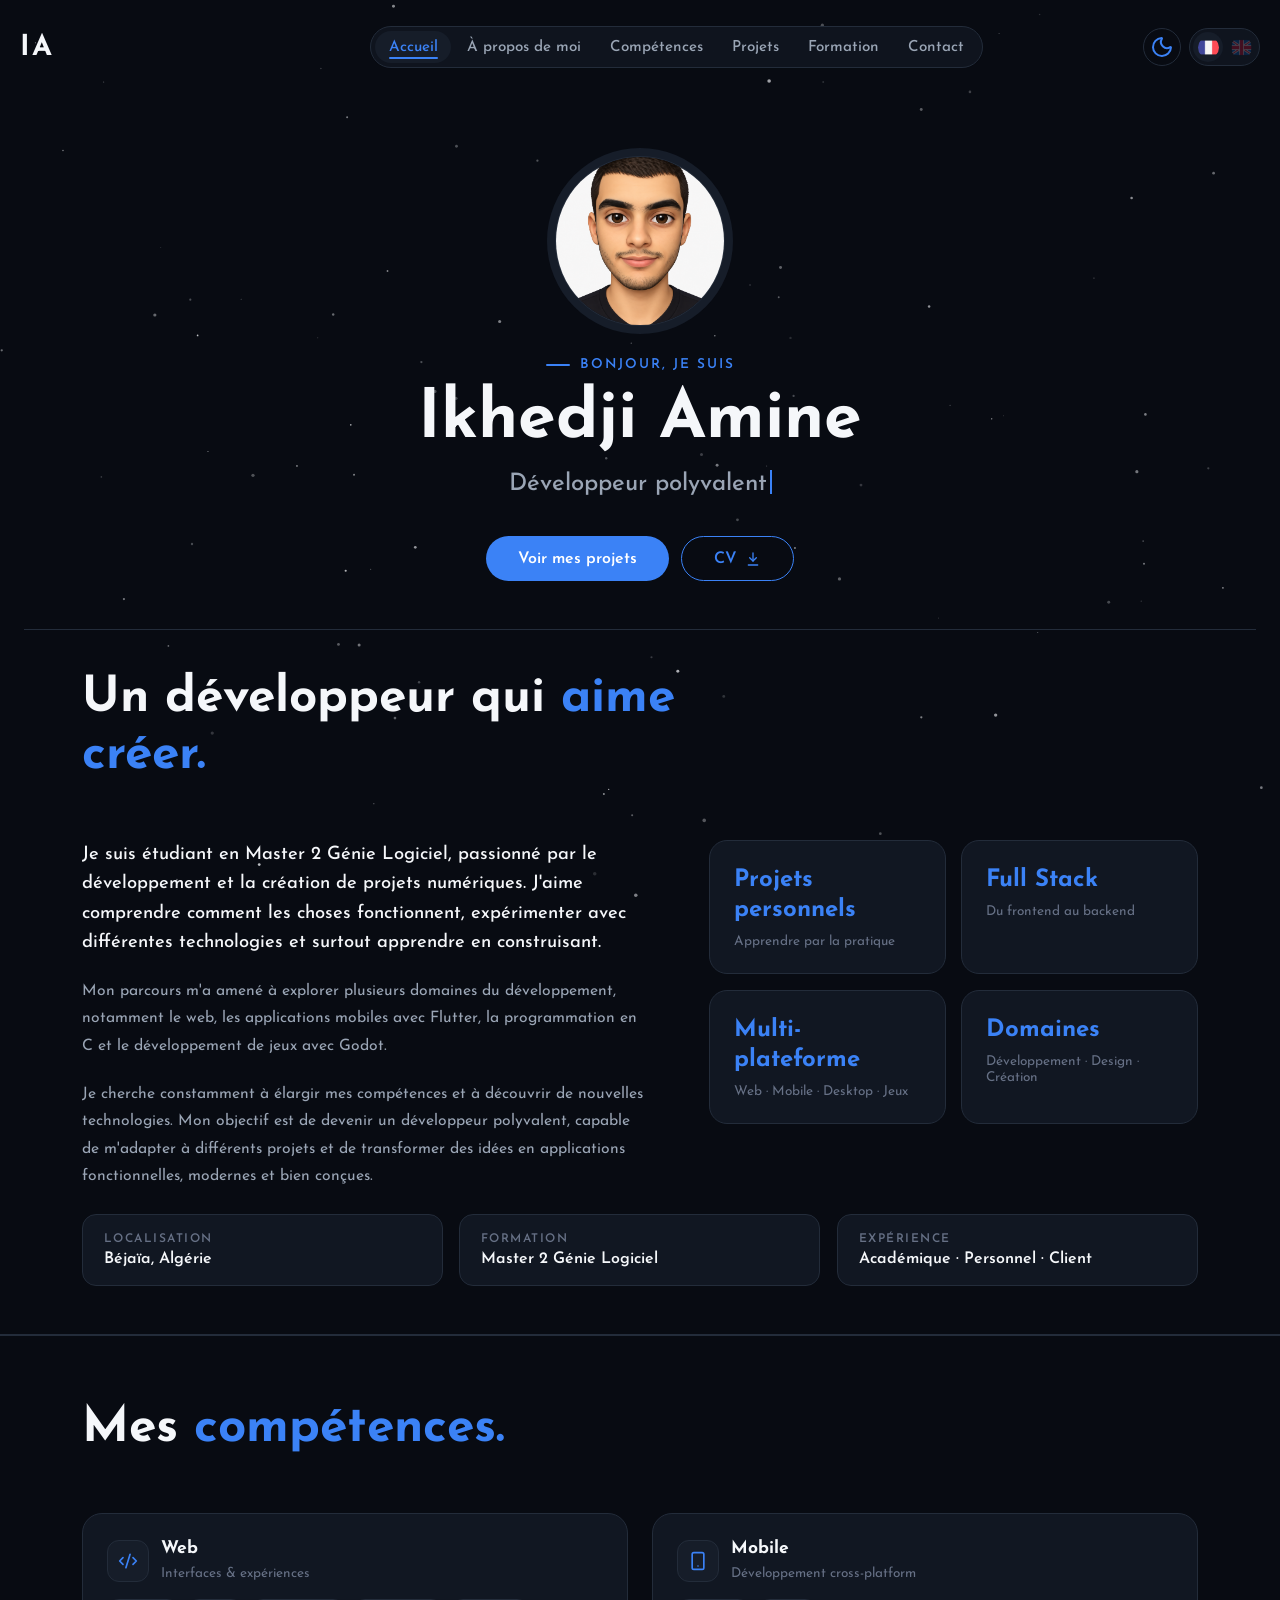
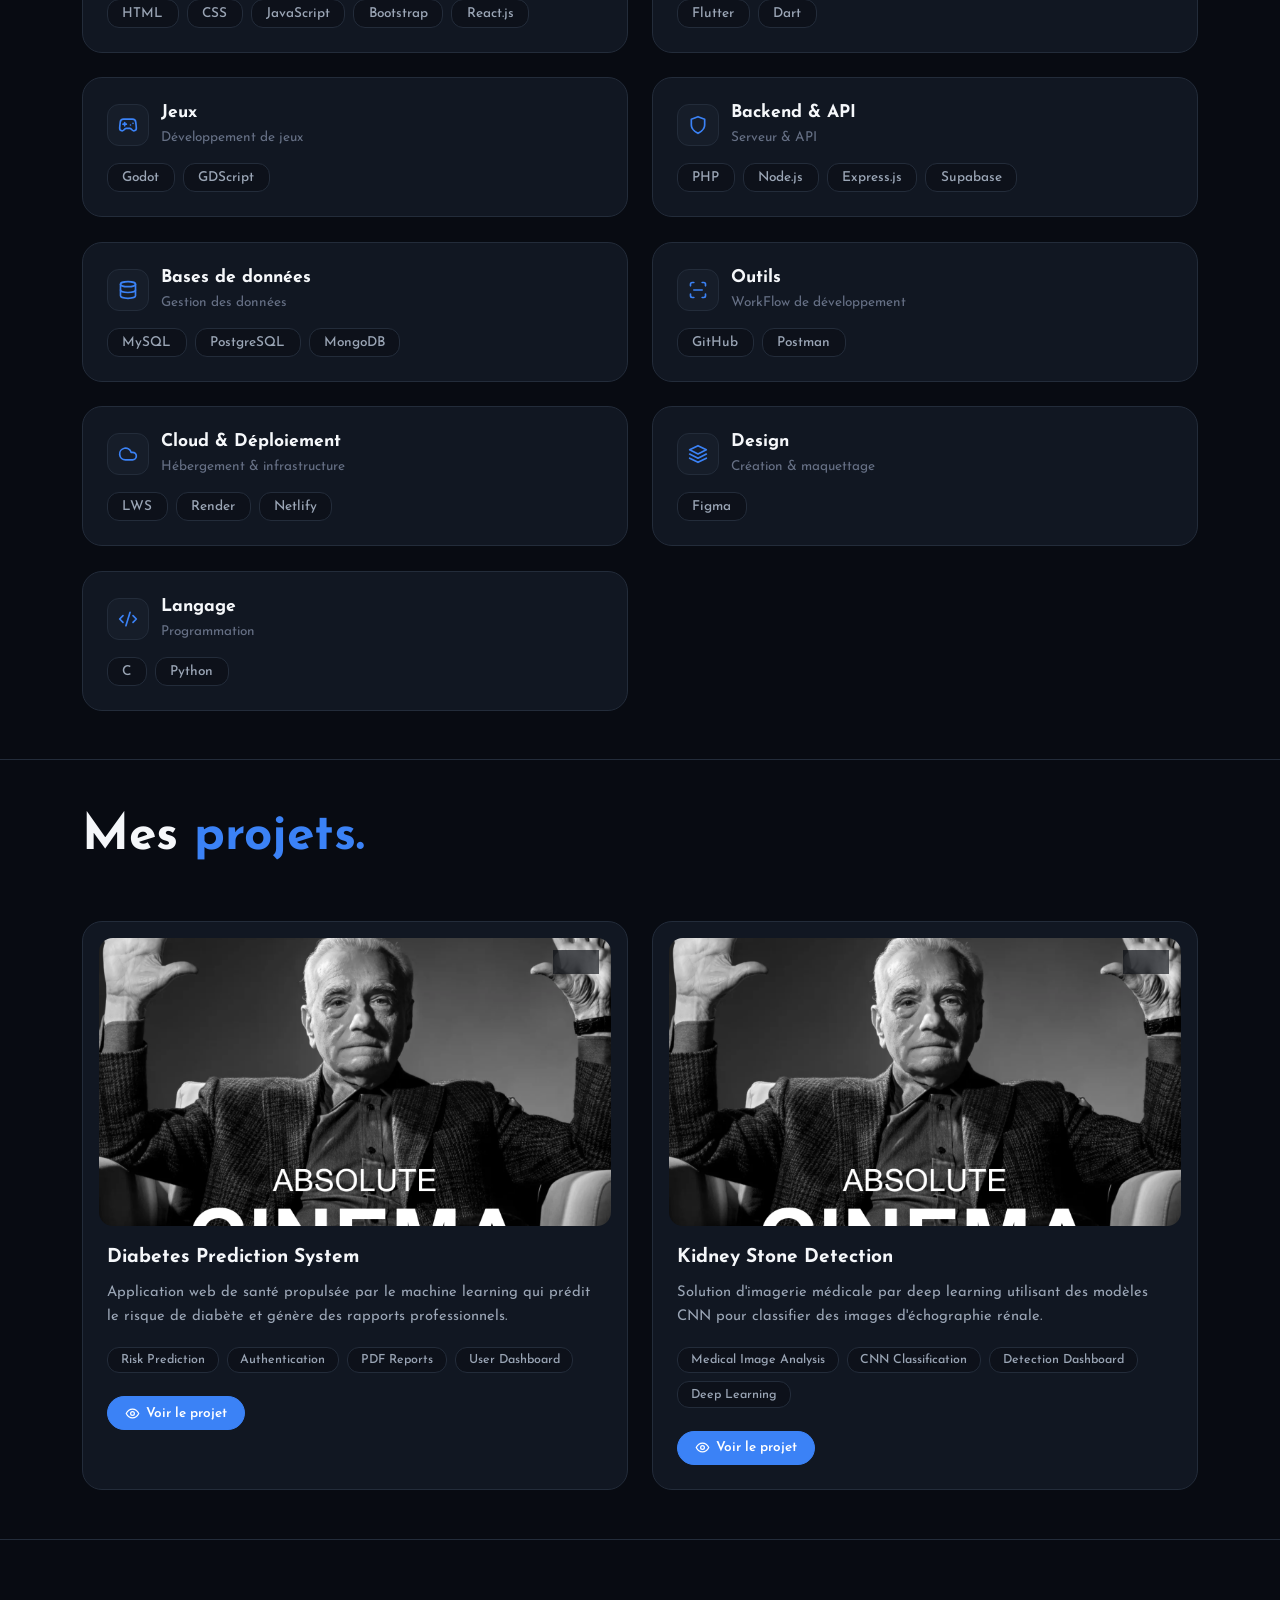
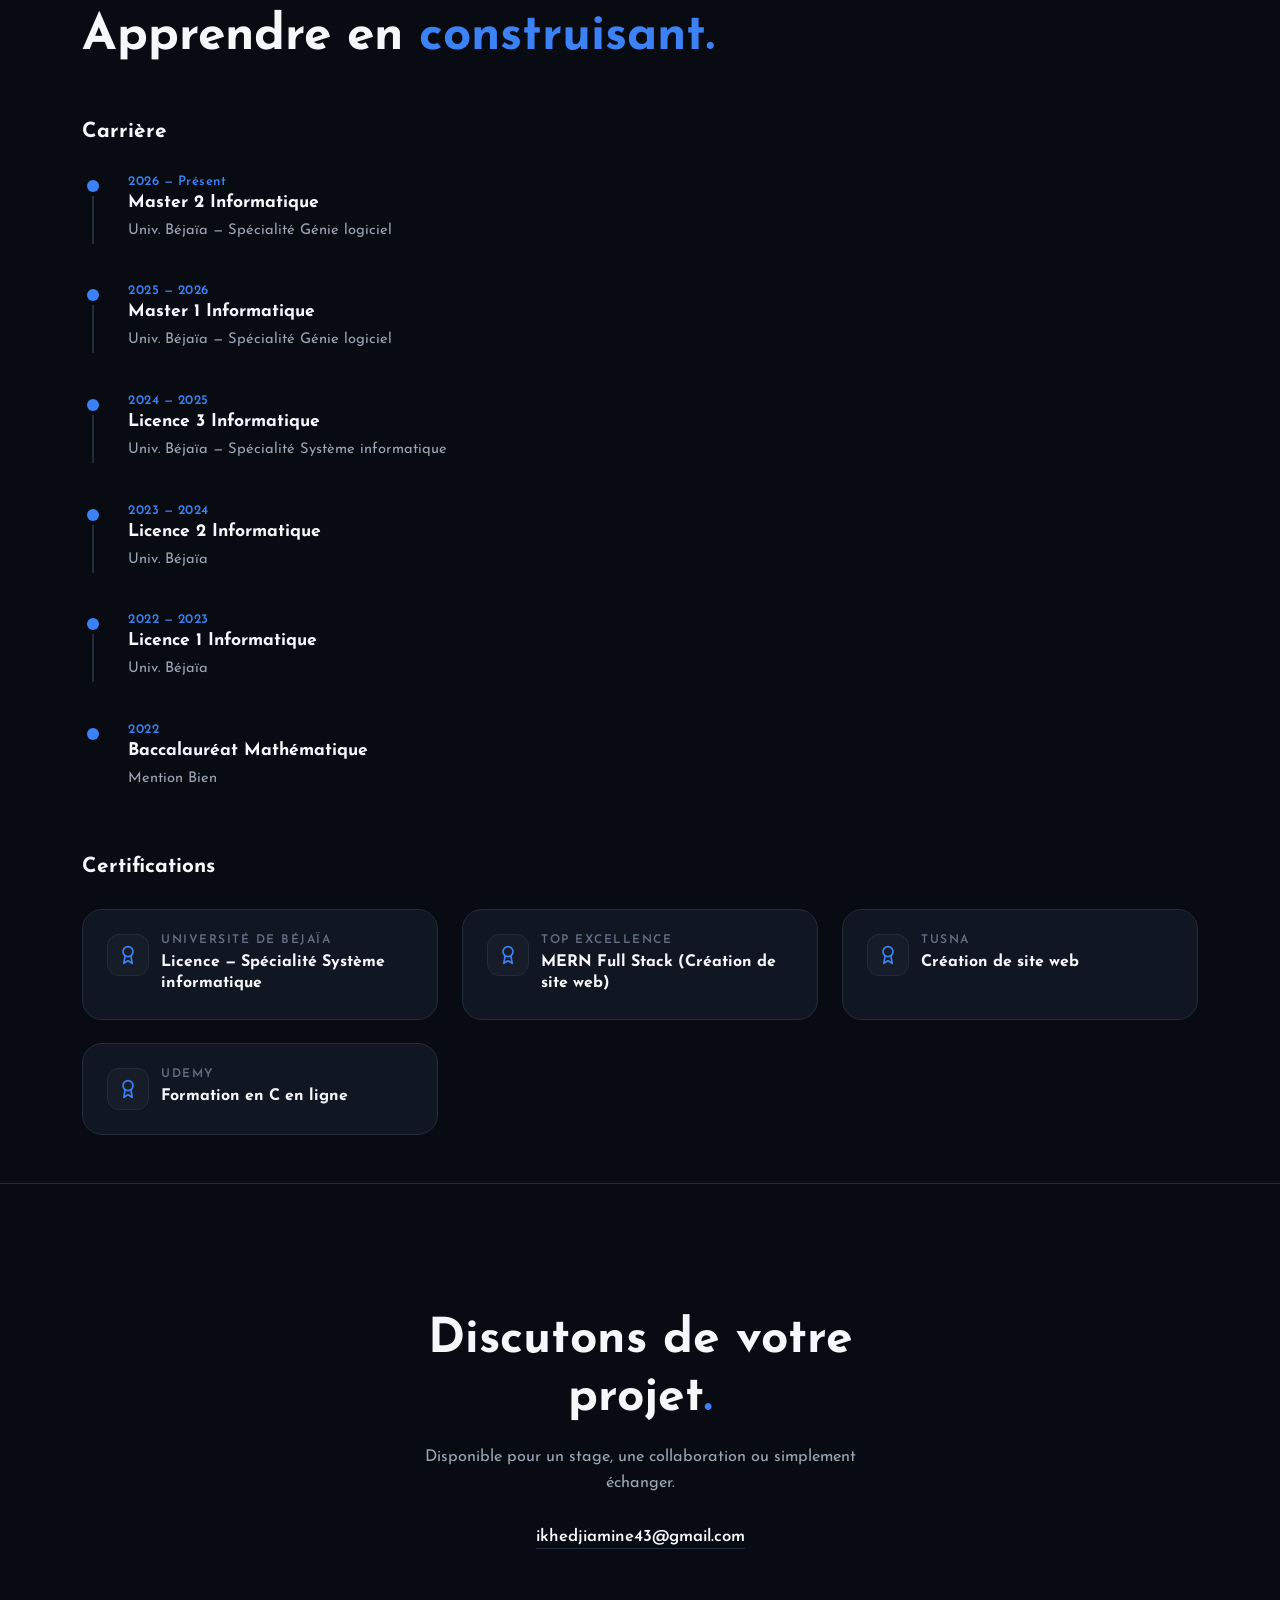
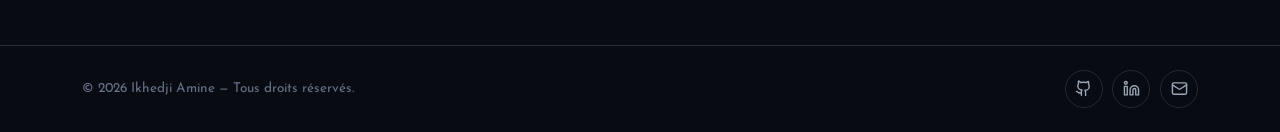
==== commit 93bb4b33: "Favicon + vrai Formation + CV" ====
--- a/index.html
+++ b/index.html
@@ -18,6 +18,7 @@
       }
     </script>
     <title>Portfolio - Ikhedji Amine</title>
+    <link rel="icon" type="image/png" href="assets/favicon.png" />
     <link rel="stylesheet" href="css/style.css" />
     <link rel="stylesheet" href="css/navbar.css" />
     <link rel="stylesheet" href="css/hero.css" />
@@ -175,7 +176,7 @@
               >Voir mes projets</a
             >
             <a
-              href="assets/cv.pdf"
+              href="assets/CV/CV-IKHEDJI_Amine.pdf"
               class="hero-cta hero-cta-secondary"
               download="CV-Ikhedji-Amine.pdf"
               aria-label="Télécharger mon CV"
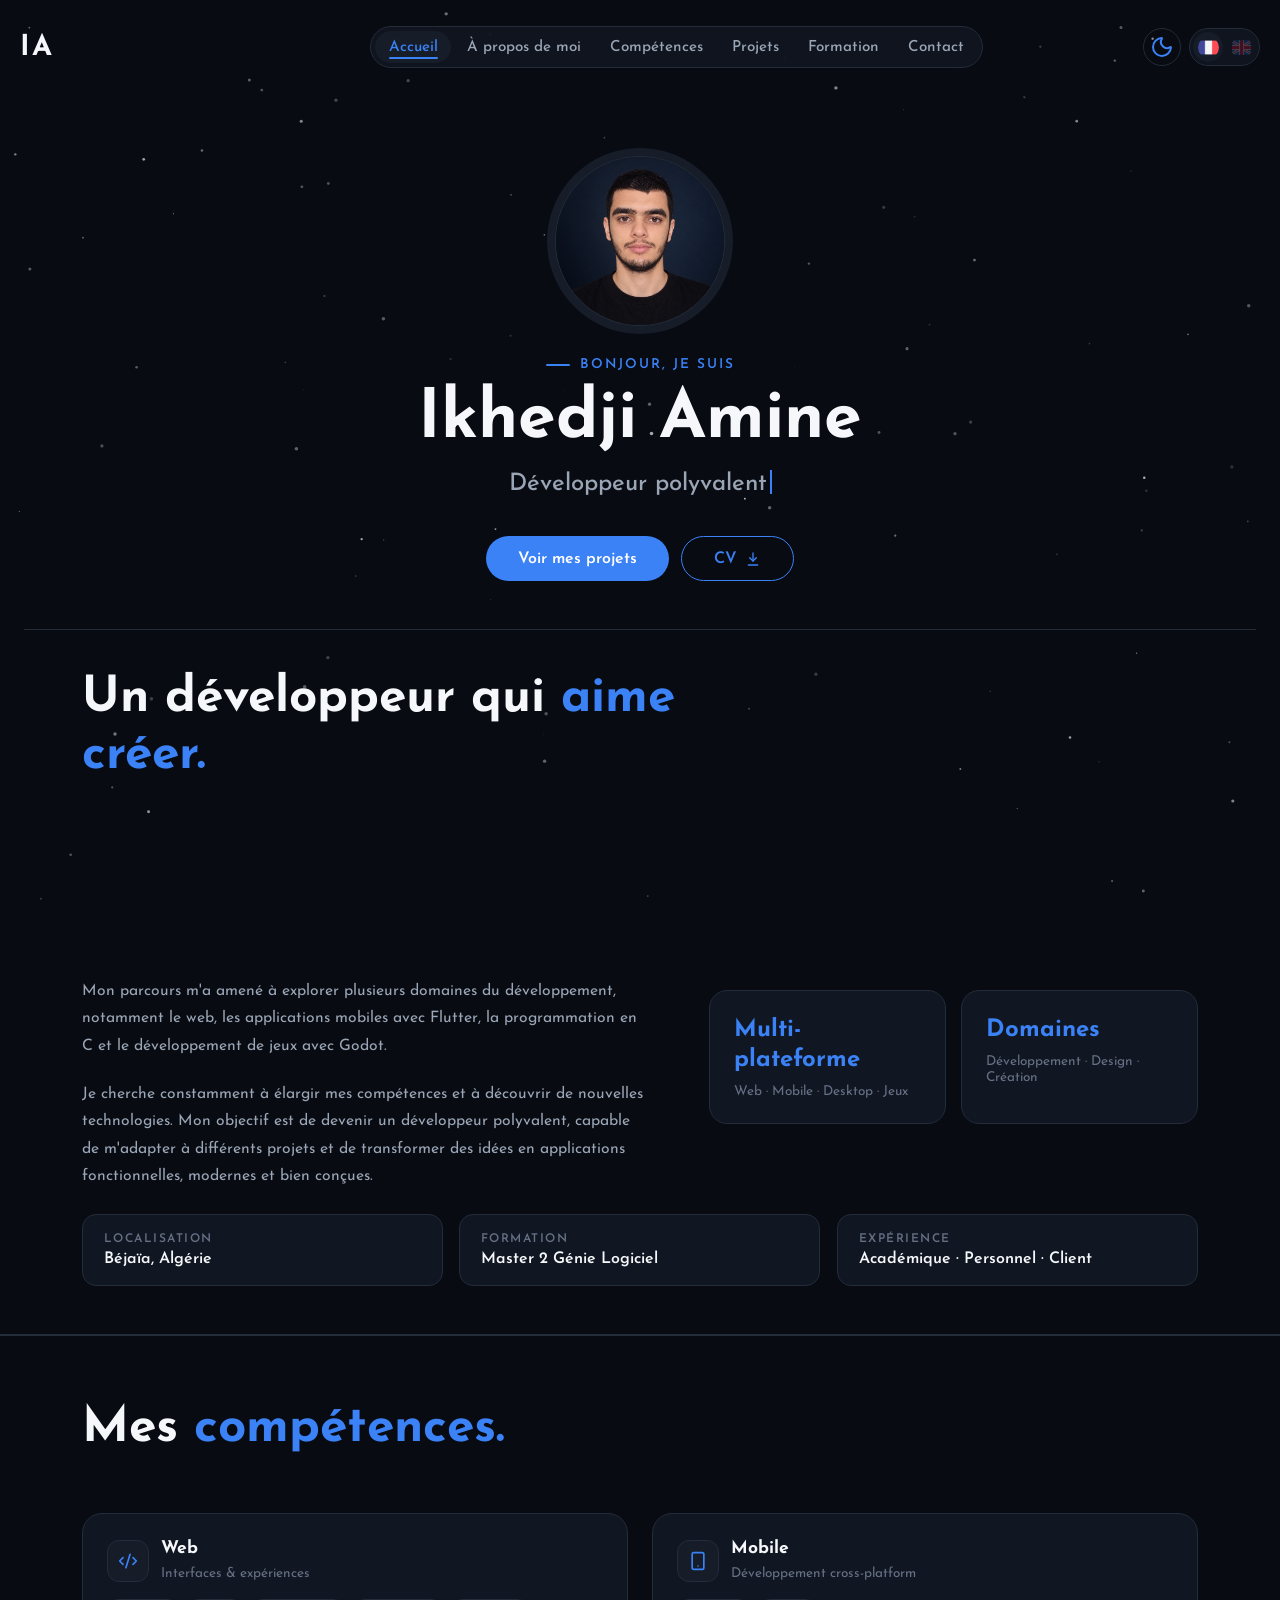
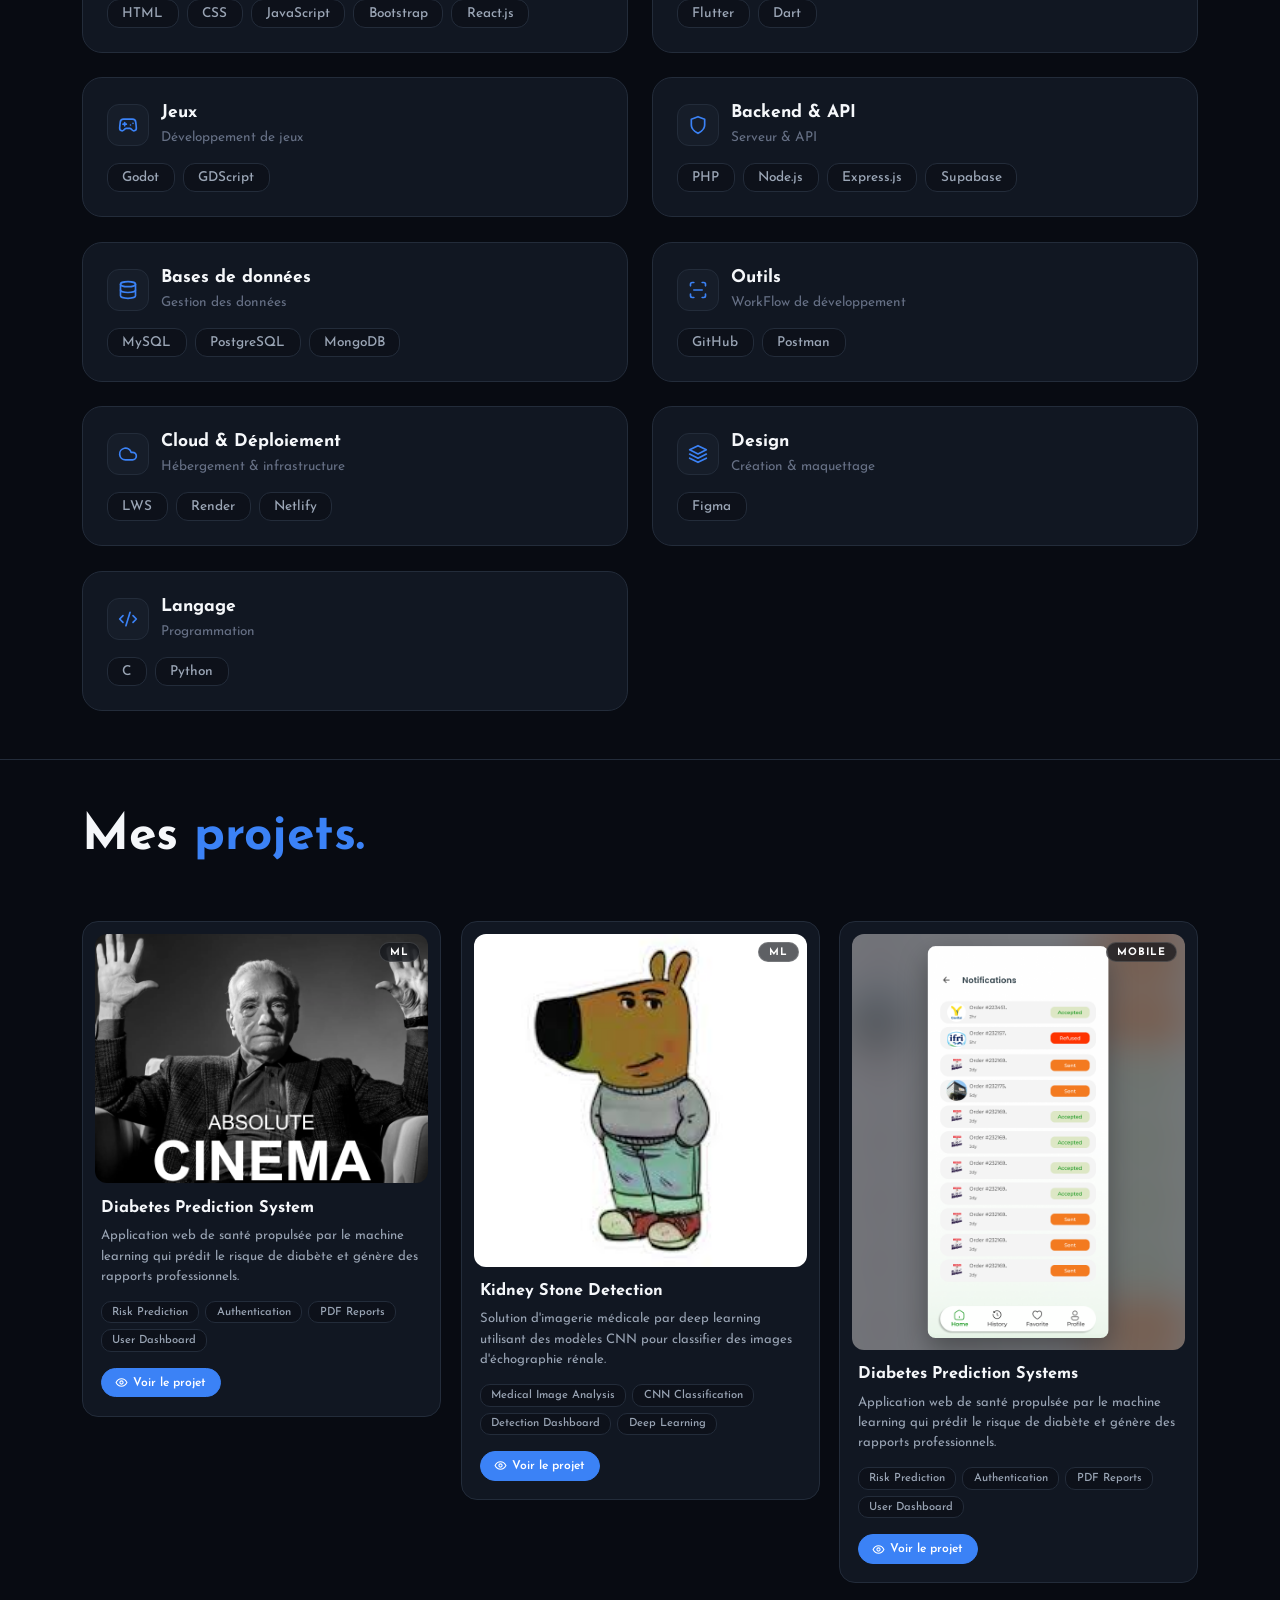
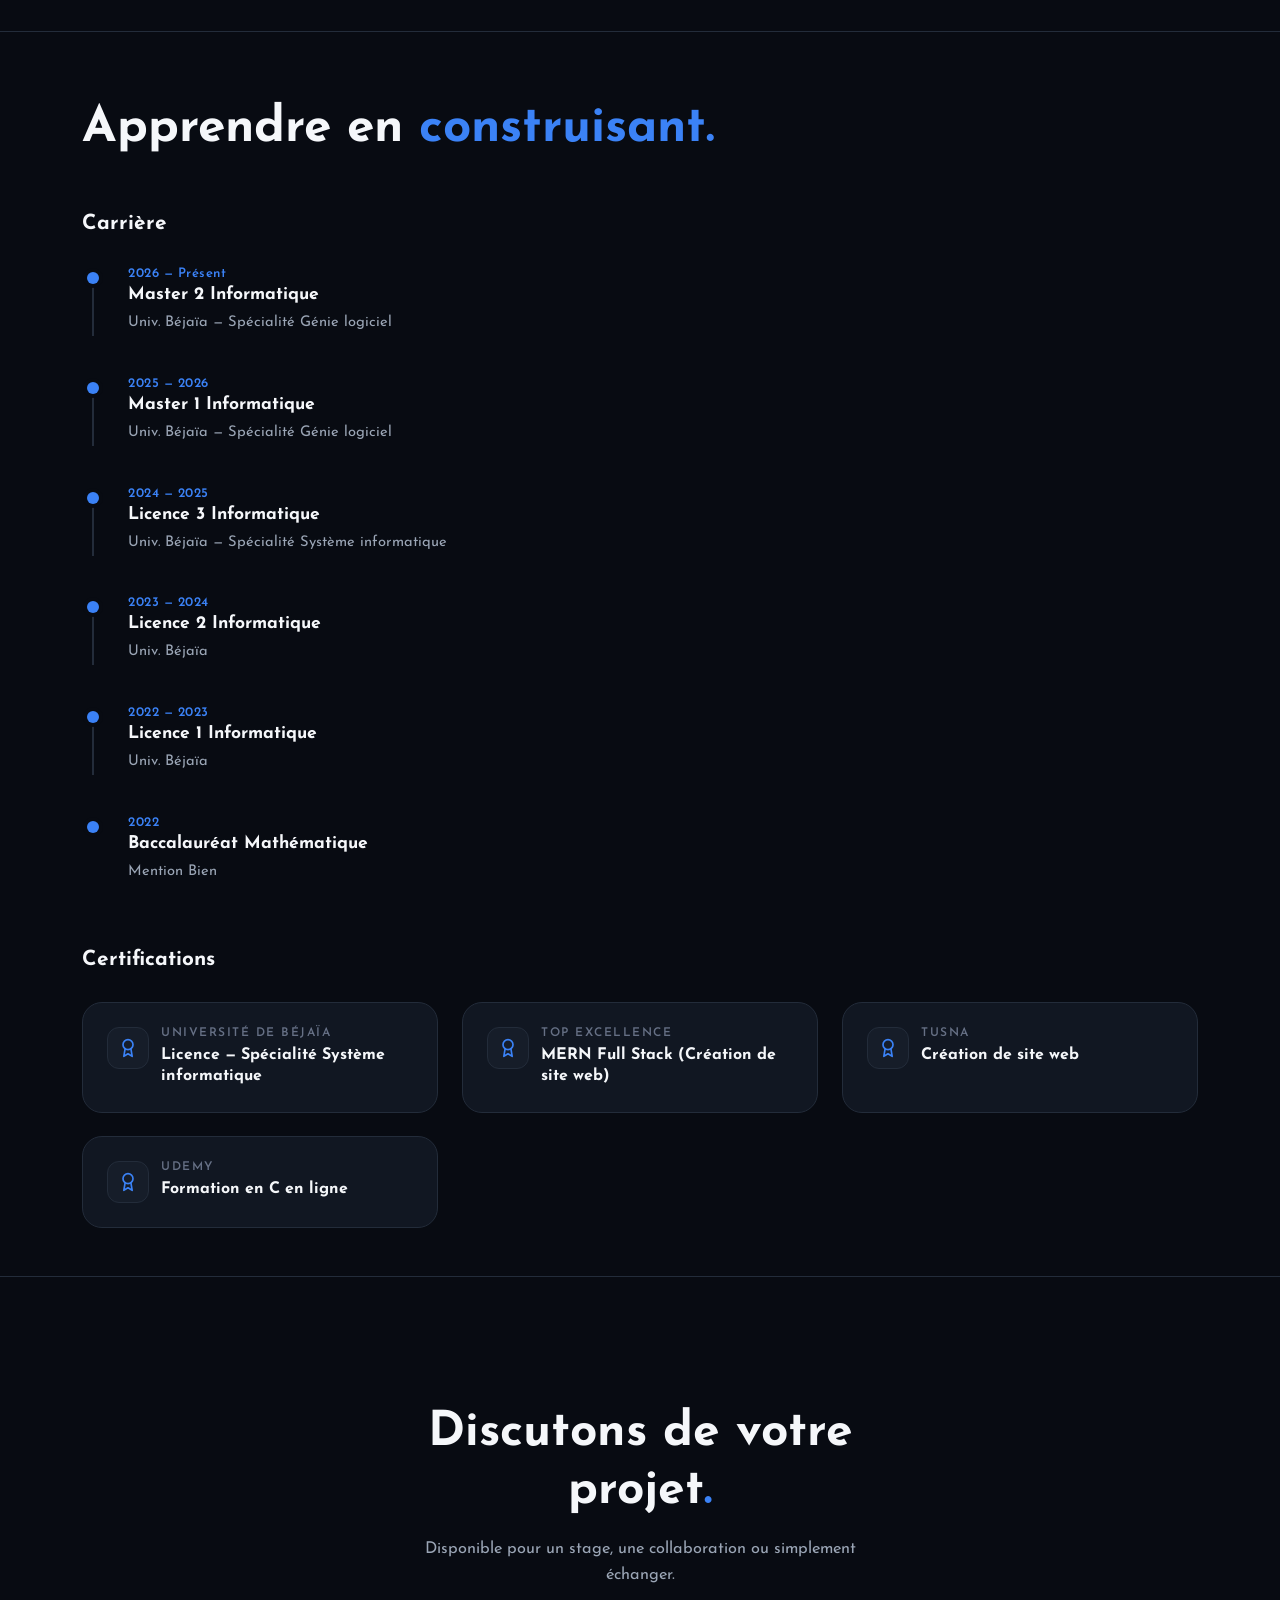
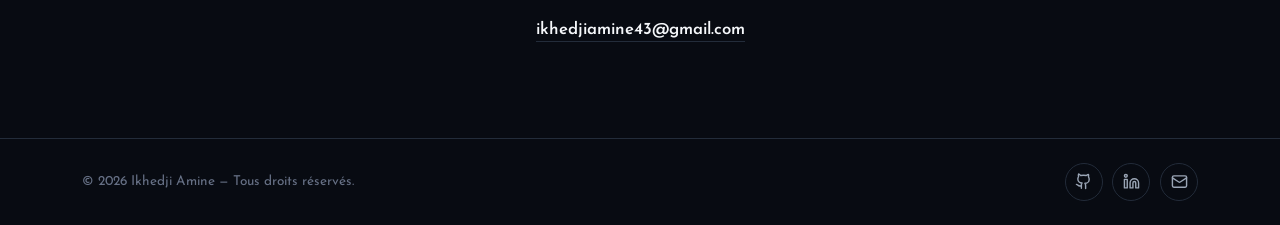
==== commit 64145ba5: "Page projet modifer" ====
--- a/index.html
+++ b/index.html
@@ -11,11 +11,6 @@
           }
         } catch (e) {}
       })();
-    </script>
-    <script>
-      if (new URLSearchParams(window.location.search).has("back")) {
-        document.documentElement.classList.add("skip-splash");
-      }
     </script>
     <title>Portfolio - Ikhedji Amine</title>
     <link rel="icon" type="image/png" href="assets/favicon.png" />
@@ -329,7 +324,6 @@
             Mes <span class="accent">compétences.</span>
           </h2>
           <div class="competences-grid" id="competencesGrid" data-reveal-group>
-            <!-- Les cartes sont générées dynamiquement par competences.js -->
           </div>
         </div>
         <div class="hero-divider" data-reveal="line" aria-hidden="true"></div>
@@ -345,7 +339,6 @@
             Mes <span class="accent">projets.</span>
           </h2>
           <div class="projets-grid" id="projetsGrid" data-reveal-group>
-            <!-- Les cartes sont générées dynamiquement par projets.js -->
           </div>
         </div>
         <div class="hero-divider" data-reveal="line" aria-hidden="true"></div>
@@ -375,7 +368,6 @@
               id="formationTimeline"
               data-reveal-group
             >
-              <!-- Générée dynamiquement par formation.js -->
             </div>
           </div>
 
@@ -392,7 +384,6 @@
               id="certificationsGrid"
               data-reveal-group
             >
-              <!-- Générée dynamiquement par formation.js -->
             </div>
           </div>
         </div>
@@ -520,4 +511,4 @@
     <script src="js/scroll-reveal.js"></script>
     <script src="js/starfield.js"></script>
   </body>
-</html>
+</html>
--- a/css/style.css
+++ b/css/style.css
@@ -3,7 +3,6 @@
 :root {
   --font-main: "Josefin Sans", sans-serif;
 
-  /* Couleurs Dark Mode */
   --color-bg: #080b12;
   --color-bg-secondary: #0d111a;
   --color-surface: #111722;
@@ -19,11 +18,9 @@
   --scrollbar-thumb: rgba(96, 165, 250, 0.75);
   --scrollbar-thumb-hover: rgba(96, 165, 250, 1);
 
-  /* Transitions */
   --transition-smooth: all 0.3s ease;
 }
 
-/* Variables pour le futur Light Mode */
 [data-theme="light"] {
   --color-bg: #f7f8fa;
   --color-bg-secondary: #eef1f5;
@@ -41,18 +38,6 @@
   --scrollbar-thumb-hover: rgba(37, 99, 235, 0.85);
 }
 
-/* ==================== TRANSITIONS DE PAGE ====================
-   La transition d'image entre la grille des projets et la page de détail
-   (et le retour) n'utilise plus la View Transitions API "cross-document" :
-   elle n'est supportée que par certains navigateurs, ce qui donnait une
-   navigation "normale" sans aucune animation ailleurs, et ne gérait pas du
-   tout le retour. Elle est désormais gérée entièrement en JS via un clone
-   d'image animé, relayé entre les deux pages par sessionStorage — voir le
-   commentaire en tête de js/projets.js pour le détail du mécanisme. */
-
-/* La transition de thème (clair/sombre, voir navbar.js) utilise elle bien
-   la View Transitions API, mais uniquement au sein d'un même document : on
-   garde donc ce garde-fou pour prefers-reduced-motion. */
 @media (prefers-reduced-motion: reduce) {
   ::view-transition-group(*),
   ::view-transition-old(*),
@@ -120,9 +105,6 @@
   scroll-margin-top: 100px;
 }
 
-/* La navbar rétrécit sur mobile (voir navbar.css) : on aligne le padding
-   du main et le scroll-margin des sections sur les mêmes paliers, pour
-   ne pas laisser un espace trop grand entre la navbar et le contenu. */
 @media screen and (max-width: 900px) {
   main {
     padding-top: 86px;
@@ -142,8 +124,6 @@
     scroll-margin-top: 74px;
   }
 }
-
-/* ==================== SPLASH SCREEN ==================== */
 
 body.splash-active {
   overflow: hidden;
--- a/css/projets.css
+++ b/css/projets.css
@@ -1,5 +1,3 @@
-/* ==================== PROJETS ==================== */
-
 #projets {
   padding: 0 0 6rem;
 }
@@ -26,8 +24,9 @@
 
 .projets-grid {
   display: grid;
-  grid-template-columns: repeat(2, minmax(0, 1fr));
-  gap: 1.5rem;
+  grid-template-columns: repeat(3, minmax(0, 1fr));
+  gap: 1.25rem;
+  align-items: start;
 }
 
 .projet-card {
@@ -36,8 +35,8 @@
   min-width: 0;
   background-color: var(--color-surface);
   border: 1px solid var(--color-border);
-  border-radius: 20px;
-  padding: 1rem 1rem 1.5rem;
+  border-radius: 16px;
+  padding: 0.75rem 0.75rem 1.15rem;
   transition: var(--transition-smooth);
 }
 
@@ -57,63 +56,89 @@
 .projet-image-wrap {
   position: relative;
   width: 100%;
-  aspect-ratio: 16 / 9;
   overflow: hidden;
-  border-radius: 14px;
+  border-radius: 12px;
   background-color: var(--color-surface-secondary);
-  margin-bottom: 1.25rem;
+  margin-bottom: 0.9rem;
 }
 
 .projet-image-wrap img {
+  display: block;
   width: 100%;
-  height: 100%;
-  object-fit: cover;
-  display: block;
+  height: auto;
   transition: transform 0.5s ease;
 }
 
 .projet-card:hover .projet-image-wrap img {
-  transform: scale(1.04);
-}
-
-.projet-transition-clone {
-  display: block;
-  position: fixed;
-  z-index: 9999;
-  margin: 0;
-  object-fit: cover;
-  pointer-events: none;
-  transform-origin: center center;
-  will-change: top, left, width, height, border-radius;
+  transform: scale(1.03);
+}
+
+.projet-image-wrap[data-orientation="portrait"] {
+  display: grid;
+  aspect-ratio: 4 / 5;
+  place-items: center;
+  isolation: isolate;
+  background-color: var(--color-bg-secondary);
+}
+
+.projet-image-wrap[data-orientation="portrait"]::before {
+  position: absolute;
+  z-index: -1;
+  inset: -10%;
+  background-image: var(--projet-card-bg);
+  background-position: center;
+  background-size: cover;
+  content: "";
+  filter: blur(22px);
+  opacity: 0.45;
+  transform: scale(1.08);
+}
+
+.projet-image-wrap[data-orientation="portrait"] img {
+  position: absolute;
+  top: 50%;
+  left: 50%;
+  width: auto;
+  height: calc(100% - 1.5rem);
+  max-width: calc(100% - 1.5rem);
+  max-height: calc(100% - 1.5rem);
+  object-fit: contain;
+  border-radius: 8px;
+  box-shadow: 0 0.75rem 1.75rem rgba(0, 0, 0, 0.35);
+  transform: translate(-50%, -50%);
+}
+
+.projet-card:hover .projet-image-wrap[data-orientation="portrait"] img {
+  transform: translate(-50%, -50%) scale(1.03);
 }
 
 .projet-type-badge {
   position: absolute;
-  top: 12px;
-  right: 12px;
-  padding: 0.3rem 0.75rem;
+  top: 8px;
+  right: 8px;
+  padding: 0.22rem 0.6rem;
   background-color: rgba(8, 11, 18, 0.65);
   backdrop-filter: blur(8px);
   -webkit-backdrop-filter: blur(8px);
   border: 1px solid rgba(255, 255, 255, 0.15);
   border-radius: 20px;
   color: #ffffff;
-  font-size: 0.72rem;
+  font-size: 0.65rem;
   font-weight: 700;
   letter-spacing: 1px;
   text-transform: uppercase;
 }
 
 .projet-body {
-  padding: 0 0.5rem;
+  padding: 0 0.35rem;
   display: flex;
   flex-direction: column;
   flex: 1;
 }
 
 .projet-title {
-  margin: 0 0 0.6rem;
-  font-size: 1.2rem;
+  margin: 0 0 0.45rem;
+  font-size: 1.02rem;
   font-weight: 700;
   color: var(--color-text-primary);
   line-height: 1.3;
@@ -121,8 +146,8 @@
 
 .projet-description {
   margin: 0;
-  font-size: 0.92rem;
-  line-height: 1.65;
+  font-size: 0.82rem;
+  line-height: 1.55;
   color: var(--color-text-secondary);
   display: -webkit-box;
   -webkit-line-clamp: 3;
@@ -135,20 +160,20 @@
   align-items: center;
   gap: 5px;
   align-self: flex-start;
-  margin-top: 0.5rem;
+  margin-top: 0.4rem;
   padding: 0;
   background: none;
   border: none;
   color: var(--color-accent);
   font-family: var(--font-main);
-  font-size: 0.85rem;
+  font-size: 0.78rem;
   font-weight: 600;
   cursor: pointer;
 }
 
 .projet-readmore svg {
-  width: 15px;
-  height: 15px;
+  width: 13px;
+  height: 13px;
   stroke: var(--color-accent);
   transition: transform 0.25s ease;
 }
@@ -160,17 +185,17 @@
 .projet-tags {
   display: flex;
   flex-wrap: wrap;
-  gap: 8px;
-  margin-top: 1.1rem;
+  gap: 6px;
+  margin-top: 0.85rem;
 }
 
 .projet-tag-chip {
   background-color: var(--color-bg-secondary);
   border: 1px solid var(--color-border);
   color: var(--color-text-secondary);
-  border-radius: 12px;
-  padding: 0.4rem 0.8rem;
-  font-size: 0.78rem;
+  border-radius: 10px;
+  padding: 0.3rem 0.65rem;
+  font-size: 0.7rem;
   font-weight: 500;
   transition: var(--transition-smooth);
 }
@@ -183,18 +208,18 @@
 .projet-actions {
   display: flex;
   flex-wrap: wrap;
-  gap: 0.6rem;
-  margin-top: 1.4rem;
+  gap: 0.5rem;
+  margin-top: 1rem;
 }
 
 .projet-btn {
   display: inline-flex;
   align-items: center;
-  gap: 6px;
-  padding: 0.55rem 1.05rem;
+  gap: 5px;
+  padding: 0.45rem 0.85rem;
   border-radius: 50px;
   font-family: var(--font-main);
-  font-size: 0.85rem;
+  font-size: 0.76rem;
   font-weight: 600;
   text-decoration: none;
   cursor: pointer;
@@ -205,8 +230,8 @@
 }
 
 .projet-btn svg {
-  width: 15px;
-  height: 15px;
+  width: 13px;
+  height: 13px;
   stroke: currentColor;
   flex-shrink: 0;
 }
@@ -228,6 +253,12 @@
   color: #ffffff;
 }
 
+@media screen and (max-width: 1024px) {
+  .projets-grid {
+    grid-template-columns: repeat(2, minmax(0, 1fr));
+  }
+}
+
 @media screen and (max-width: 900px) {
   #projets {
     padding: 0 0 4.5rem;
@@ -239,6 +270,13 @@
     margin-bottom: 2.5rem;
   }
   .projets-grid {
+    grid-template-columns: repeat(2, minmax(0, 1fr));
+    gap: 1.1rem;
+  }
+}
+
+@media screen and (max-width: 640px) {
+  .projets-grid {
     grid-template-columns: 1fr;
   }
 }
@@ -251,7 +289,23 @@
     padding: 0 1.25rem;
   }
   .projet-card {
-    padding: 0.75rem 0.75rem 1.25rem;
-    border-radius: 14px;
-  }
-}
+    padding: 0.6rem 0.6rem 1rem;
+    border-radius: 12px;
+  }
+  .projet-title {
+    font-size: 0.95rem;
+  }
+  .projet-description {
+    font-size: 0.78rem;
+  }
+}
+
+@media screen and (max-width: 360px) {
+  .projets-container {
+    padding: 0 1rem;
+  }
+  .projet-btn {
+    padding: 0.4rem 0.7rem;
+    font-size: 0.72rem;
+  }
+}
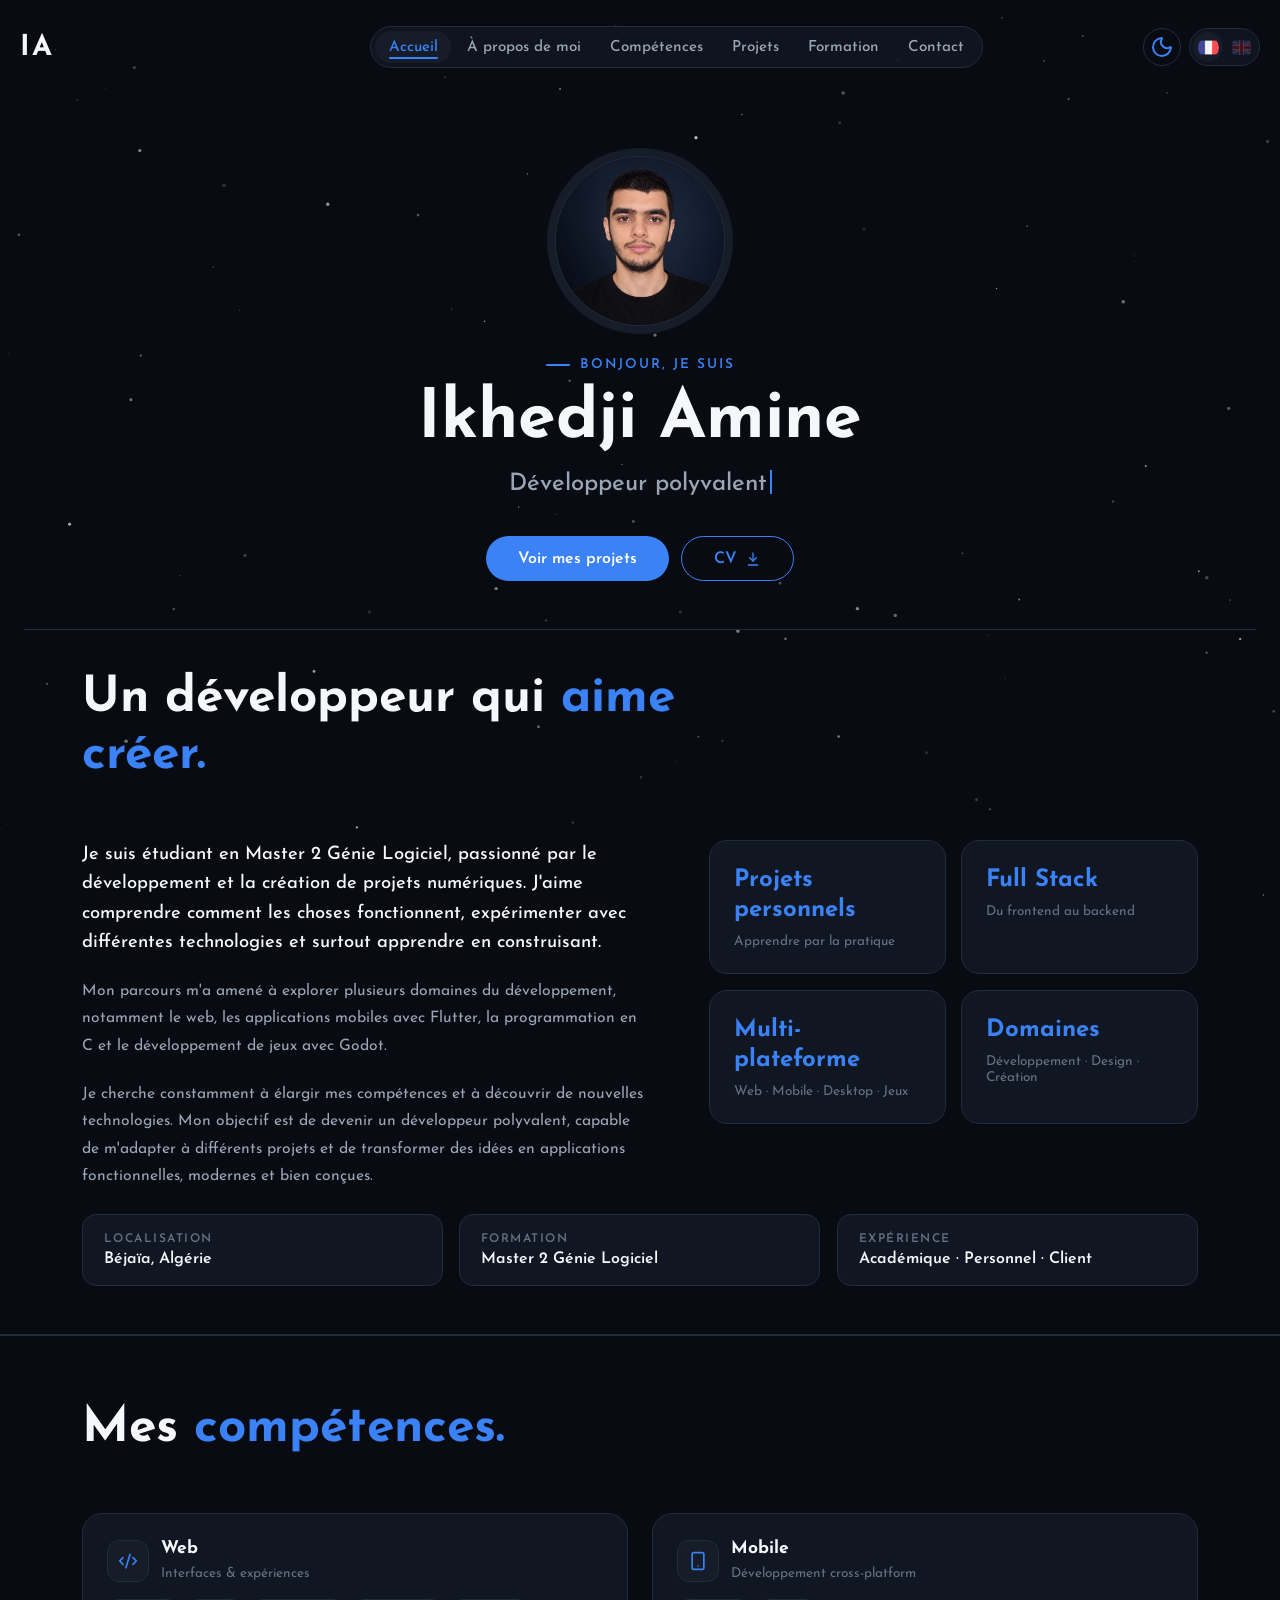
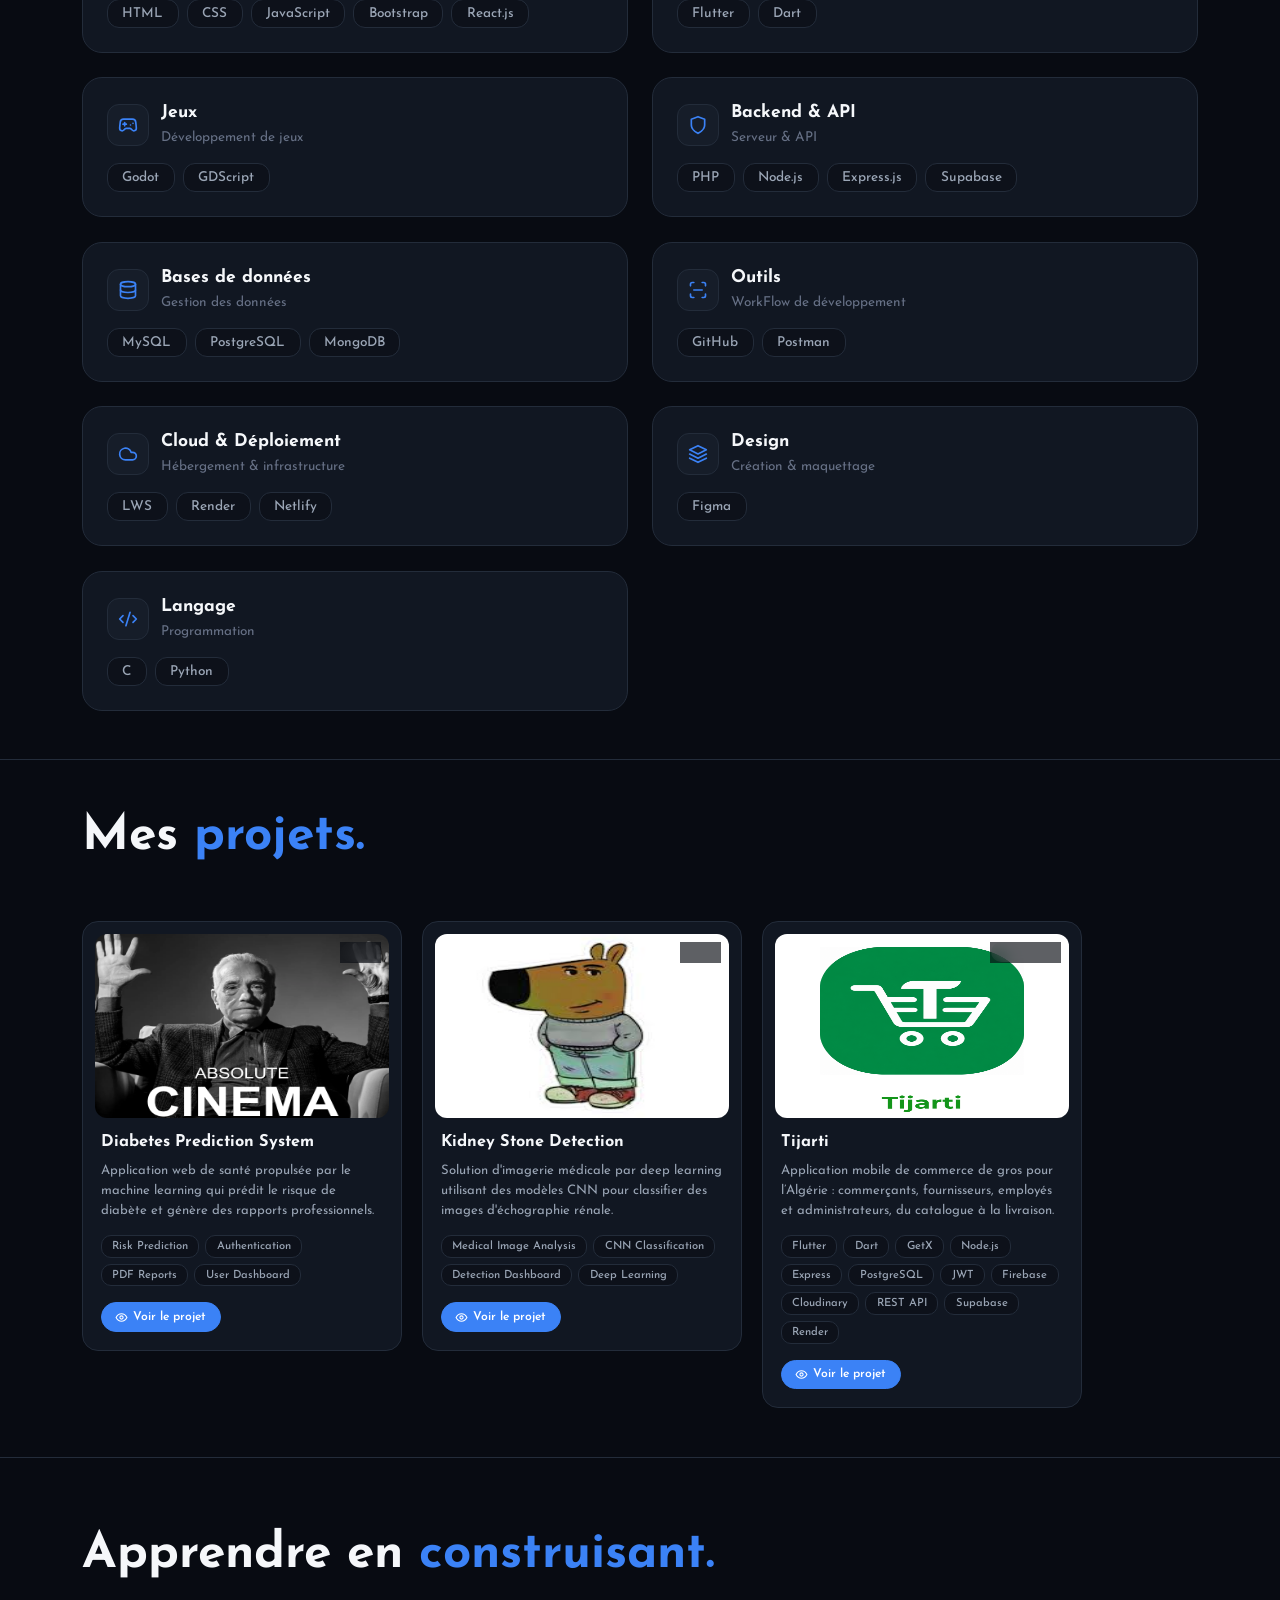
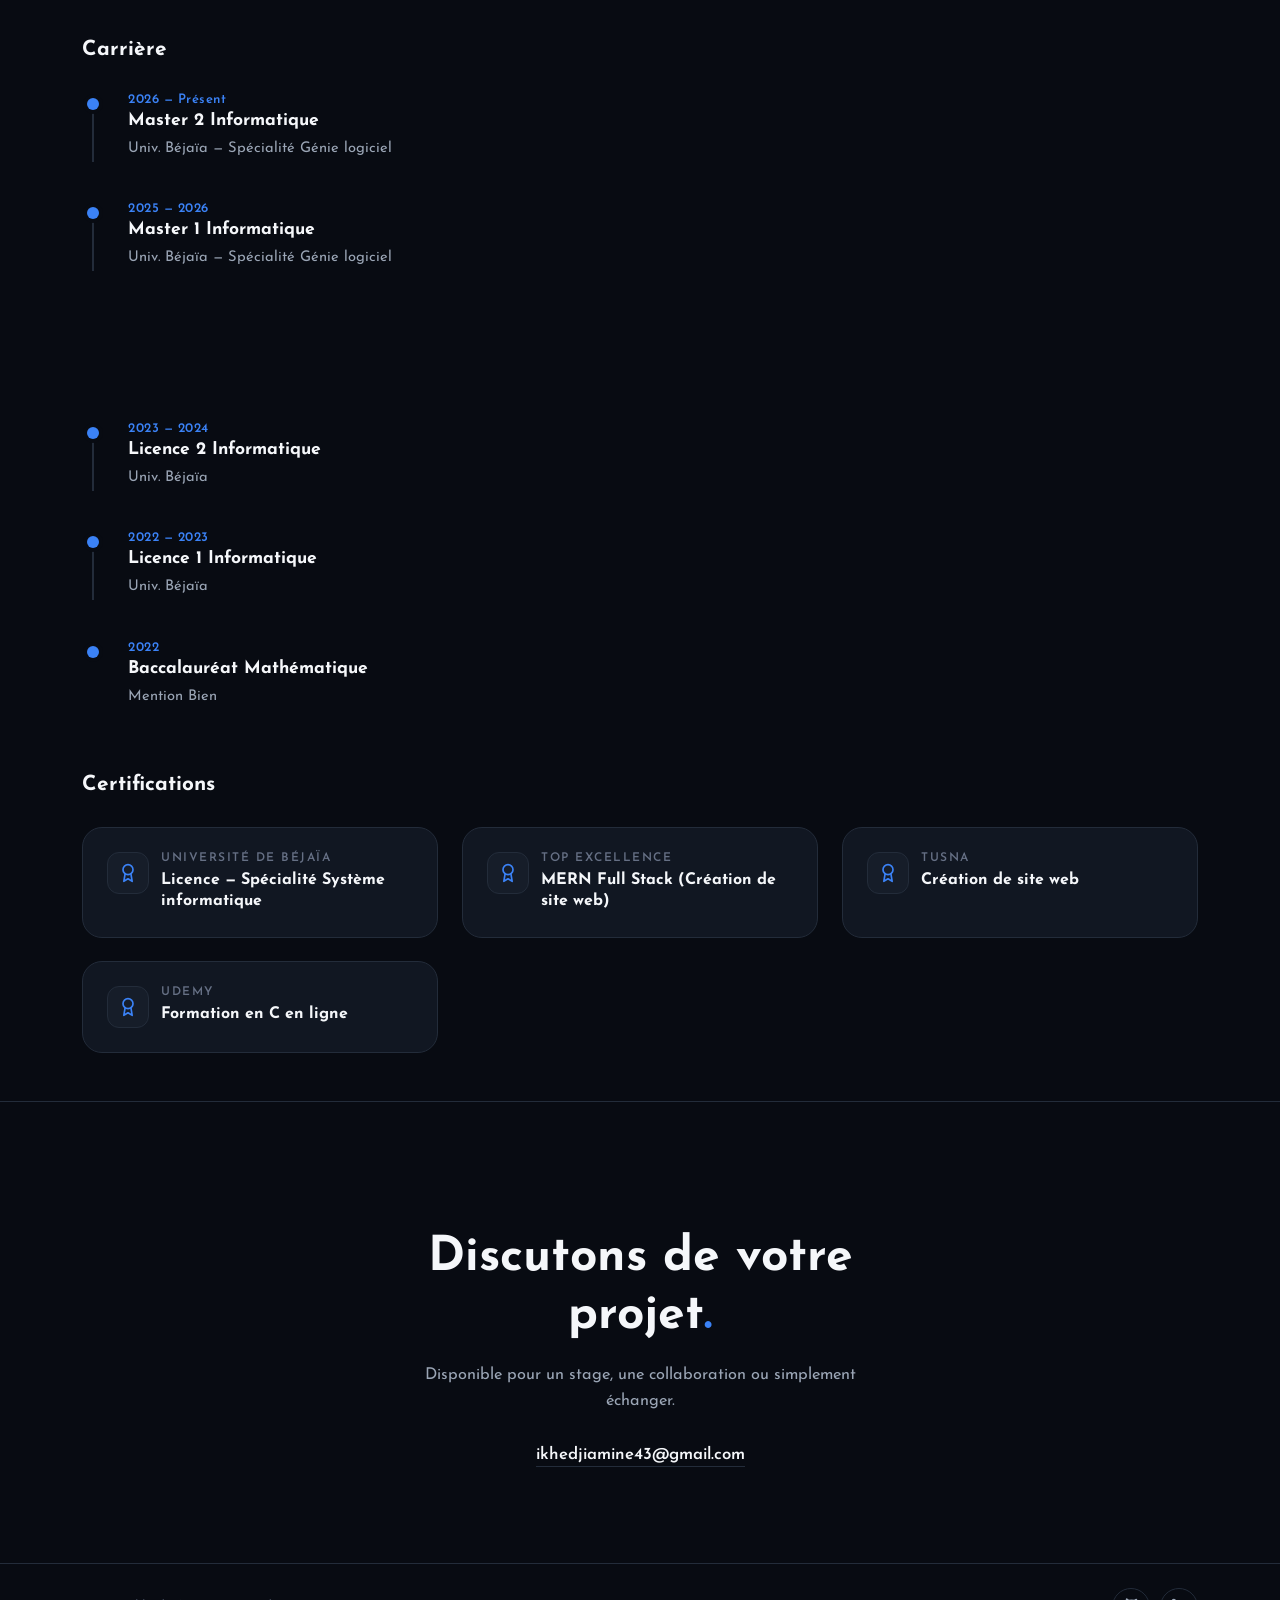
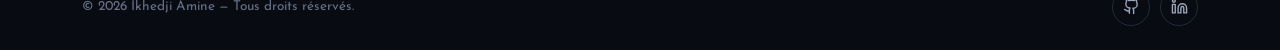
==== commit 33cc3ad8: "Update index.html" ====
--- a/index.html
+++ b/index.html
@@ -427,7 +427,7 @@
         <div class="site-footer-socials">
           <a
             class="site-footer-social-link"
-            href="#"
+            href="https://github.com/AmineIkhedji"
             target="_blank"
             rel="noopener"
             aria-label="GitHub"
@@ -466,25 +466,6 @@
               />
               <rect width="4" height="12" x="2" y="9" />
               <circle cx="4" cy="4" r="2" />
-            </svg>
-          </a>
-          <a
-            class="site-footer-social-link"
-            href="https://mail.google.com/mail/?view=cm&amp;fs=1&amp;to=ikhedjiamine43@gmail.com"
-            target="_blank"
-            rel="noopener noreferrer"
-            aria-label="Email"
-          >
-            <svg
-              xmlns="http://www.w3.org/2000/svg"
-              viewBox="0 0 24 24"
-              fill="none"
-              stroke-width="2"
-              stroke-linecap="round"
-              stroke-linejoin="round"
-            >
-              <rect width="20" height="16" x="2" y="4" rx="2" />
-              <path d="m22 7-8.97 5.7a1.94 1.94 0 0 1-2.06 0L2 7" />
             </svg>
           </a>
         </div>
--- a/css/projets.css
+++ b/css/projets.css
@@ -26,6 +26,8 @@
   display: grid;
   grid-template-columns: repeat(3, minmax(0, 1fr));
   gap: 1.25rem;
+  max-width: 1000px;
+  margin-inline: 0;
   align-items: start;
 }
 
@@ -56,6 +58,7 @@
 .projet-image-wrap {
   position: relative;
   width: 100%;
+  aspect-ratio: 16 / 10;
   overflow: hidden;
   border-radius: 12px;
   background-color: var(--color-surface-secondary);
@@ -65,51 +68,13 @@
 .projet-image-wrap img {
   display: block;
   width: 100%;
-  height: auto;
-  transition: transform 0.5s ease;
+  height: 100%;
+  object-fit: fill;
+  transition: filter 0.35s ease;
 }
 
 .projet-card:hover .projet-image-wrap img {
-  transform: scale(1.03);
-}
-
-.projet-image-wrap[data-orientation="portrait"] {
-  display: grid;
-  aspect-ratio: 4 / 5;
-  place-items: center;
-  isolation: isolate;
-  background-color: var(--color-bg-secondary);
-}
-
-.projet-image-wrap[data-orientation="portrait"]::before {
-  position: absolute;
-  z-index: -1;
-  inset: -10%;
-  background-image: var(--projet-card-bg);
-  background-position: center;
-  background-size: cover;
-  content: "";
-  filter: blur(22px);
-  opacity: 0.45;
-  transform: scale(1.08);
-}
-
-.projet-image-wrap[data-orientation="portrait"] img {
-  position: absolute;
-  top: 50%;
-  left: 50%;
-  width: auto;
-  height: calc(100% - 1.5rem);
-  max-width: calc(100% - 1.5rem);
-  max-height: calc(100% - 1.5rem);
-  object-fit: contain;
-  border-radius: 8px;
-  box-shadow: 0 0.75rem 1.75rem rgba(0, 0, 0, 0.35);
-  transform: translate(-50%, -50%);
-}
-
-.projet-card:hover .projet-image-wrap[data-orientation="portrait"] img {
-  transform: translate(-50%, -50%) scale(1.03);
+  filter: brightness(1.08);
 }
 
 .projet-type-badge {
@@ -256,6 +221,7 @@
 @media screen and (max-width: 1024px) {
   .projets-grid {
     grid-template-columns: repeat(2, minmax(0, 1fr));
+    max-width: 680px;
   }
 }
 
@@ -278,6 +244,8 @@
 @media screen and (max-width: 640px) {
   .projets-grid {
     grid-template-columns: 1fr;
+    max-width: 320px;
+    margin-inline: auto;
   }
 }
 
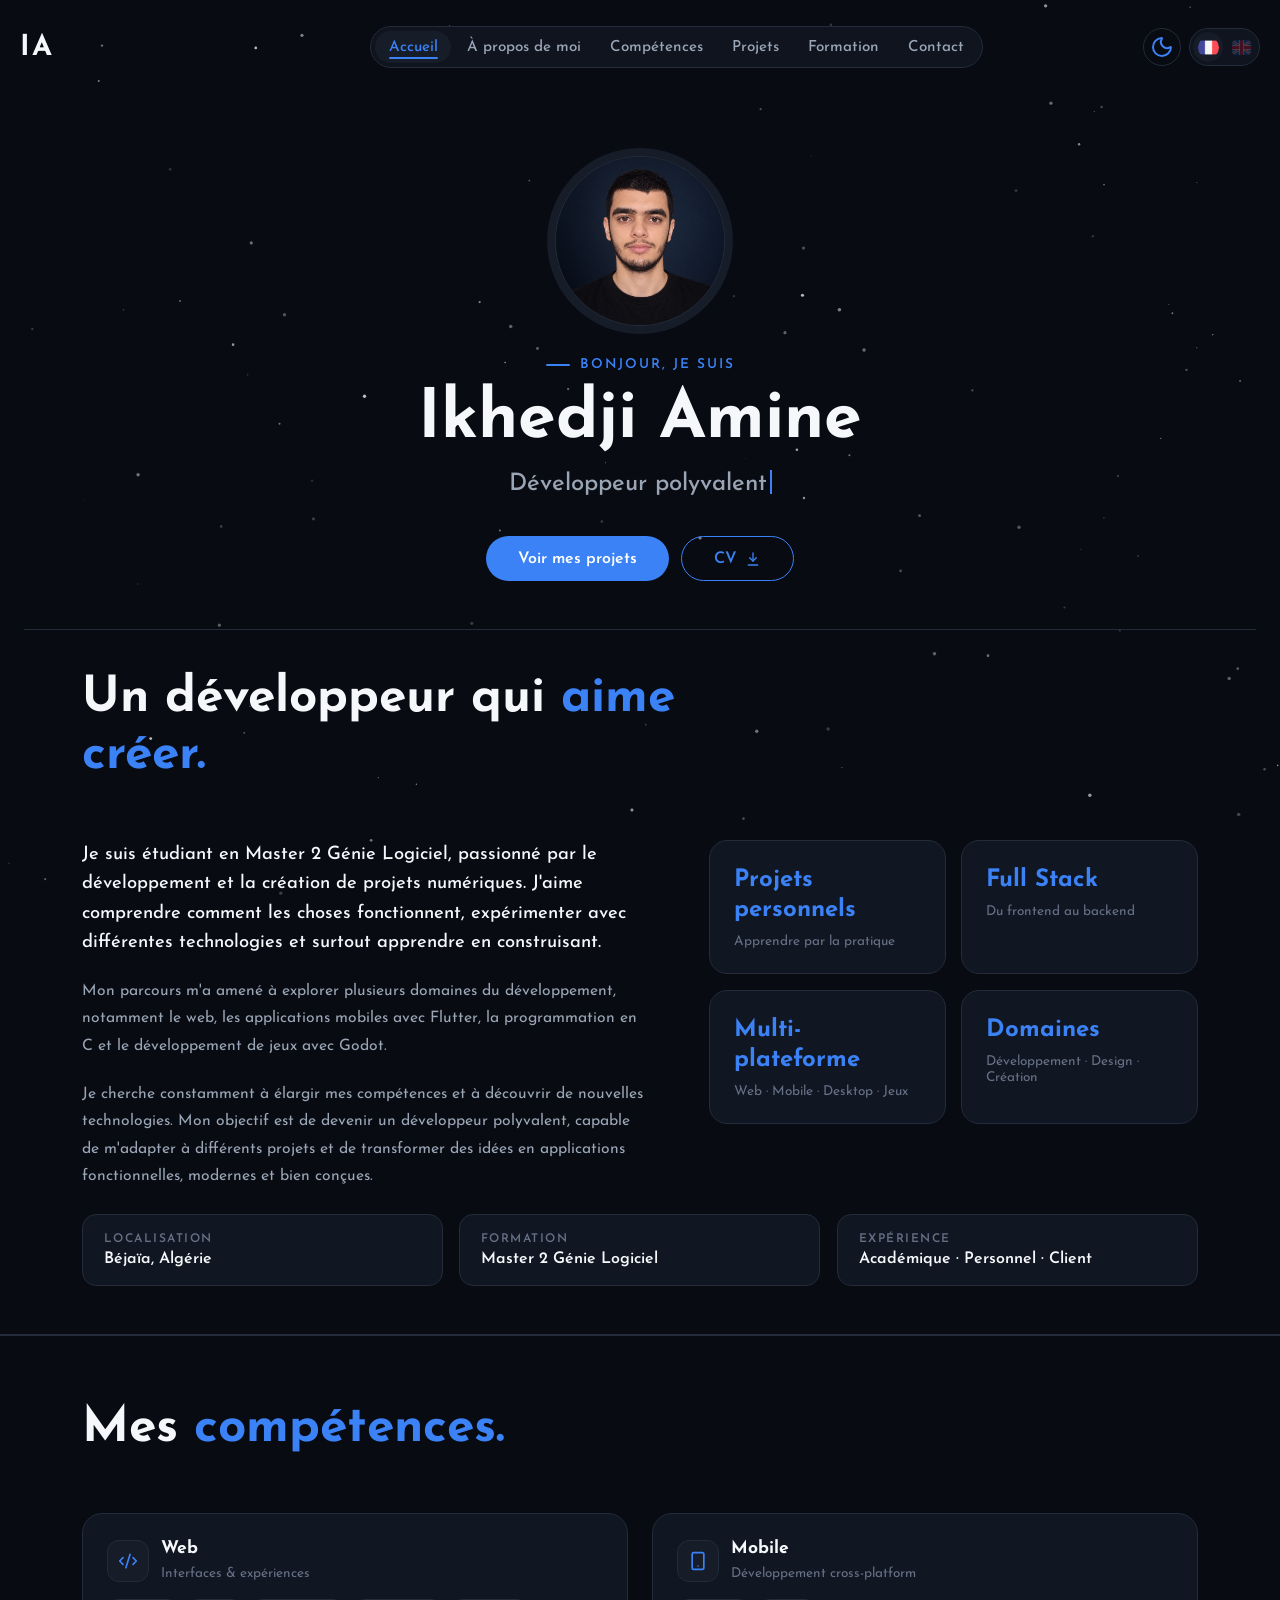
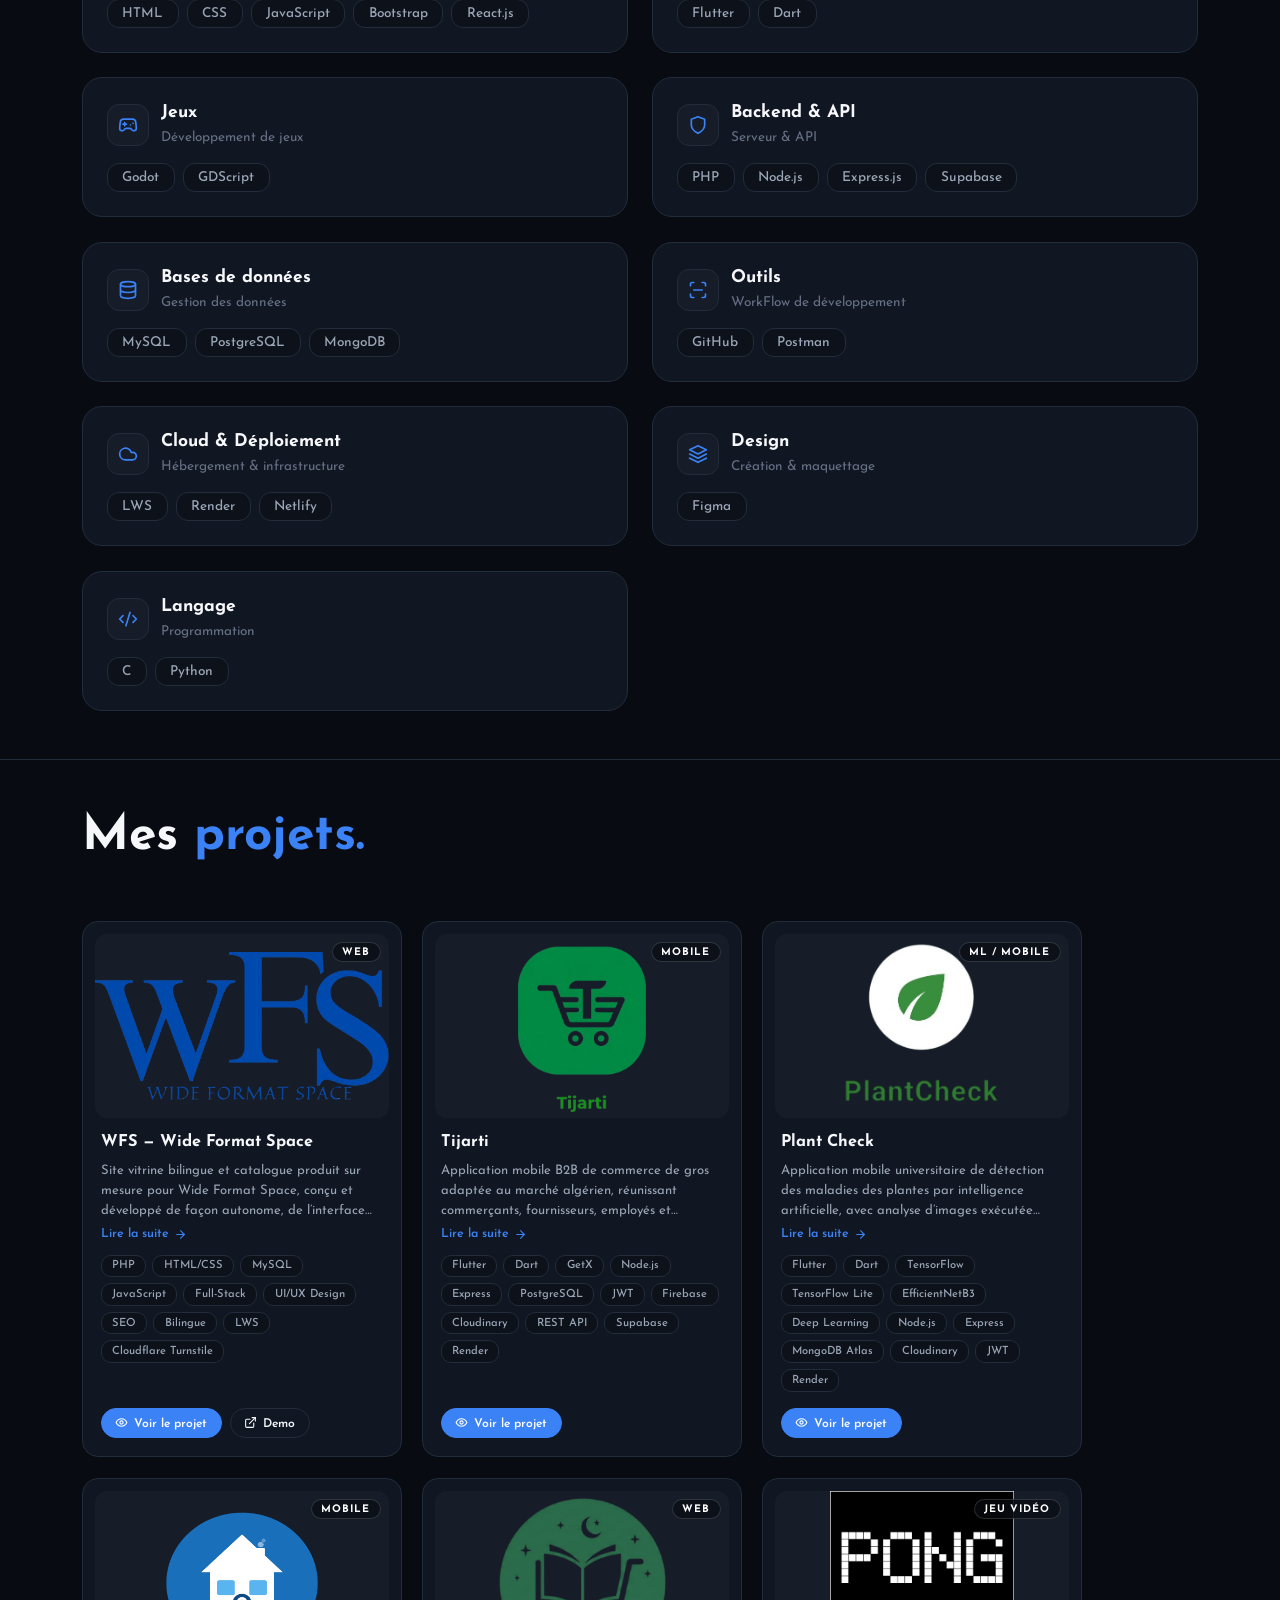
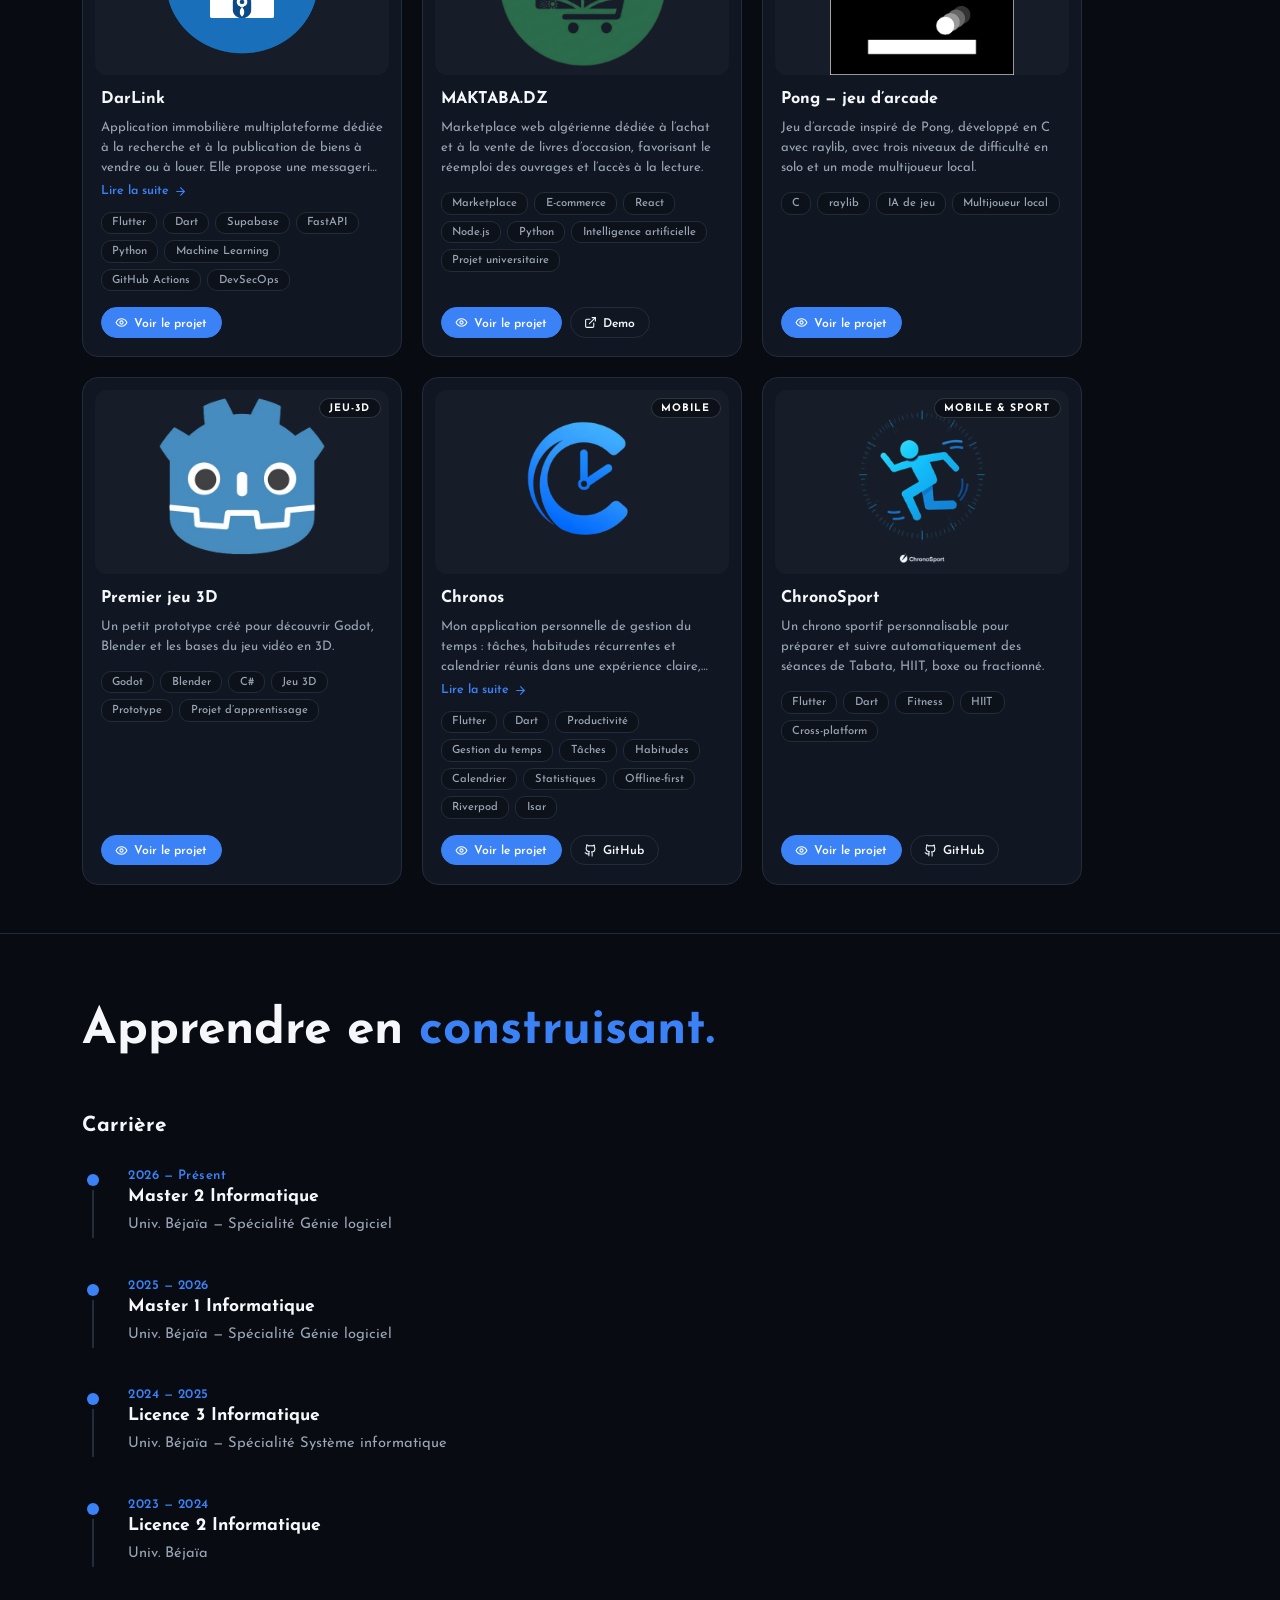
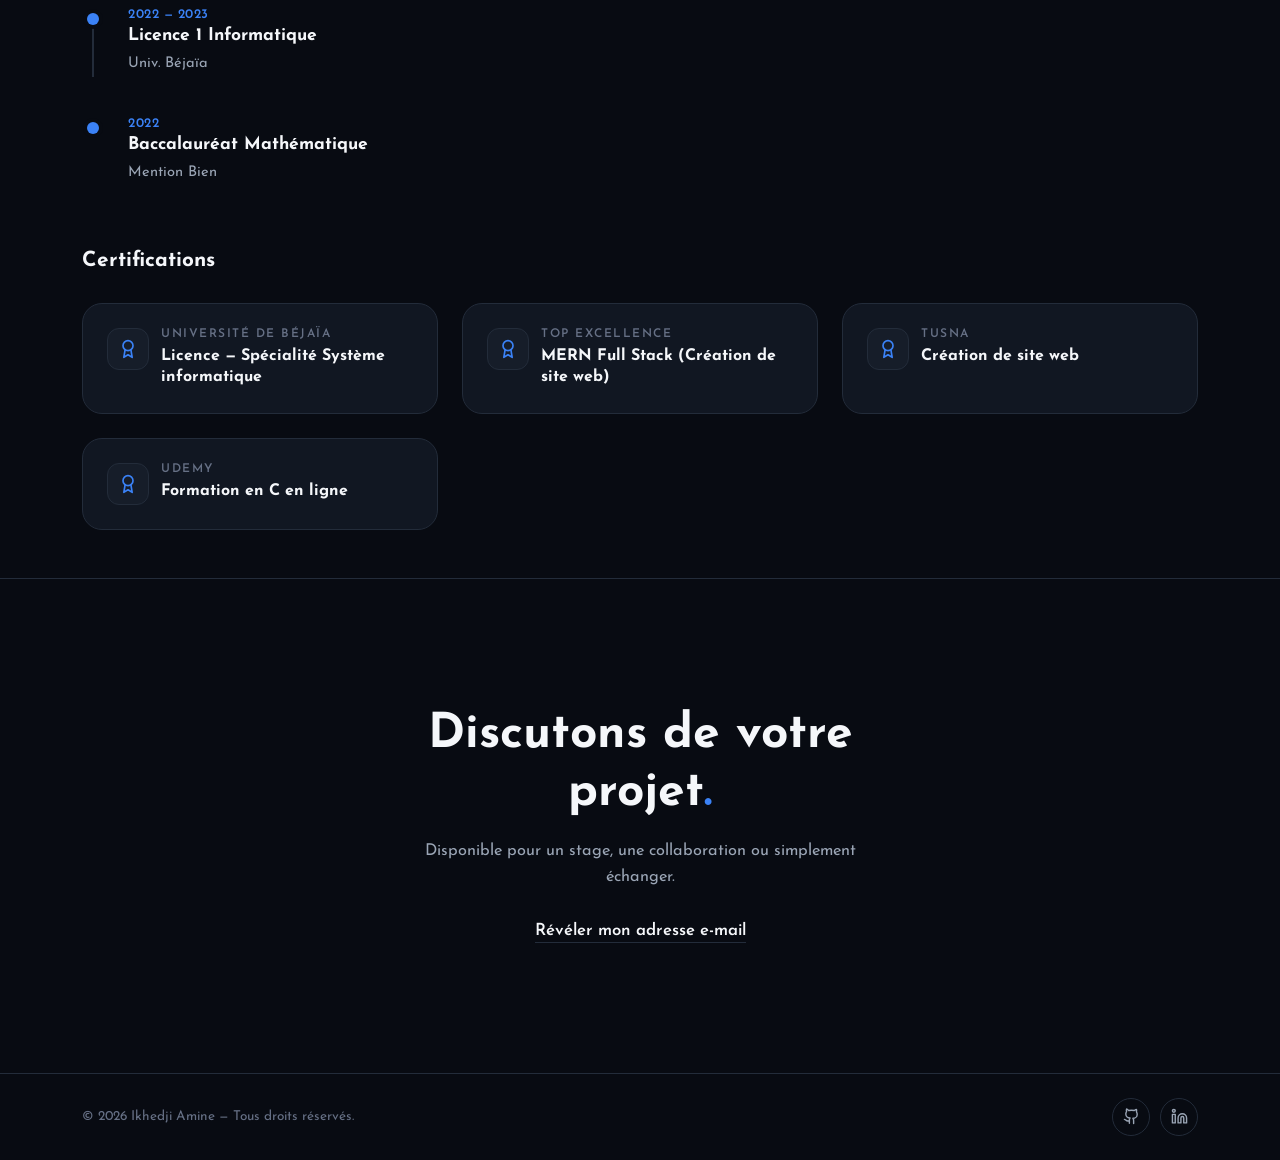
==== commit 022f5a1e: "Correction lier a l'hebergement + ajout d'un projet" ====
--- a/index.html
+++ b/index.html
@@ -405,15 +405,33 @@
           >
             Disponible pour un stage, une collaboration ou simplement échanger.
           </p>
+          <button
+            class="contact-reveal-button"
+            id="contact-reveal-button"
+            type="button"
+            data-reveal="up"
+            data-i18n="contact.revealButton"
+          >
+            Révéler mon adresse e-mail
+          </button>
+          <div
+            id="contact-turnstile"
+            class="contact-turnstile"
+            hidden
+          ></div>
+          <p
+            id="contact-status"
+            class="contact-status"
+            role="status"
+            aria-live="polite"
+          ></p>
           <a
             class="contact-email"
-            href="https://mail.google.com/mail/?view=cm&amp;fs=1&amp;to=ikhedjiamine43@gmail.com"
+            id="contact-email"
             target="_blank"
             rel="noopener noreferrer"
-            data-reveal="up"
-            data-i18n="contact.email"
-            >ikhedjiamine43@gmail.com</a
-          >
+            hidden
+          ></a>
         </div>
       </section>
     </main>
@@ -448,7 +466,7 @@
           </a>
           <a
             class="site-footer-social-link"
-            href="#"
+            href="https://www.linkedin.com/in/ikhedji-amine-881551444/"
             target="_blank"
             rel="noopener"
             aria-label="LinkedIn"
@@ -491,5 +509,7 @@
     <script src="js/formation.js"></script>
     <script src="js/scroll-reveal.js"></script>
     <script src="js/starfield.js"></script>
+    <script src="js/contact-config.js"></script>
+    <script src="js/contact.js"></script>
   </body>
 </html>
--- a/css/projets.css
+++ b/css/projets.css
@@ -28,7 +28,7 @@
   gap: 1.25rem;
   max-width: 1000px;
   margin-inline: 0;
-  align-items: start;
+  align-items: stretch;
 }
 
 .projet-card {
@@ -69,7 +69,8 @@
   display: block;
   width: 100%;
   height: 100%;
-  object-fit: fill;
+  object-fit: contain;
+  object-position: center;
   transition: filter 0.35s ease;
 }
 
@@ -174,24 +175,31 @@
   display: flex;
   flex-wrap: wrap;
   gap: 0.5rem;
-  margin-top: 1rem;
+  margin-top: auto;
+  padding-top: 1rem;
 }
 
 .projet-btn {
   display: inline-flex;
   align-items: center;
-  gap: 5px;
+  gap: 6px;
   padding: 0.45rem 0.85rem;
   border-radius: 50px;
   font-family: var(--font-main);
   font-size: 0.76rem;
   font-weight: 600;
+  line-height: 1;
   text-decoration: none;
   cursor: pointer;
   border: 1px solid var(--color-border);
   background-color: transparent;
   color: var(--color-text-primary);
   transition: var(--transition-smooth);
+}
+
+.projet-btn span {
+  display: block;
+  padding-top: 2px;
 }
 
 .projet-btn svg {
@@ -253,6 +261,9 @@
   #projets {
     padding: 0 0 3.5rem;
   }
+  .projets-grid {
+    grid-auto-rows: 35rem;
+  }
   .projets-container {
     padding: 0 1.25rem;
   }
--- a/css/contact.css
+++ b/css/contact.css
@@ -62,8 +62,10 @@
   color: var(--color-text-secondary);
 }
 
+.contact-reveal-button,
 .contact-email {
   display: inline-block;
+  font-family: inherit;
   font-size: 1.05rem;
   font-weight: 600;
   color: var(--color-text-primary);
@@ -73,9 +75,50 @@
   transition: var(--transition-smooth);
 }
 
+.contact-reveal-button {
+  padding: 0 0 3px;
+  background: transparent;
+  border-top: 0;
+  border-right: 0;
+  border-left: 0;
+  cursor: pointer;
+}
+
+.contact-reveal-button:hover,
 .contact-email:hover {
   color: var(--color-accent);
   border-color: var(--color-accent);
+}
+
+.contact-reveal-button:focus-visible {
+  outline: 2px solid var(--color-accent);
+  outline-offset: 4px;
+}
+
+.contact-reveal-button:disabled {
+  cursor: wait;
+  opacity: 0.7;
+}
+
+.contact-email[hidden] {
+  display: none;
+}
+
+.contact-turnstile[hidden] {
+  display: none;
+}
+
+.contact-turnstile:not([hidden]) {
+  display: flex;
+  justify-content: center;
+  margin: 1.25rem auto 0;
+}
+
+.contact-status {
+  min-height: 1.5em;
+  margin: 0.75rem 0 0;
+  font-size: 0.9rem;
+  color: var(--color-text-secondary);
 }
 
 /* ==================== FOOTER ==================== */
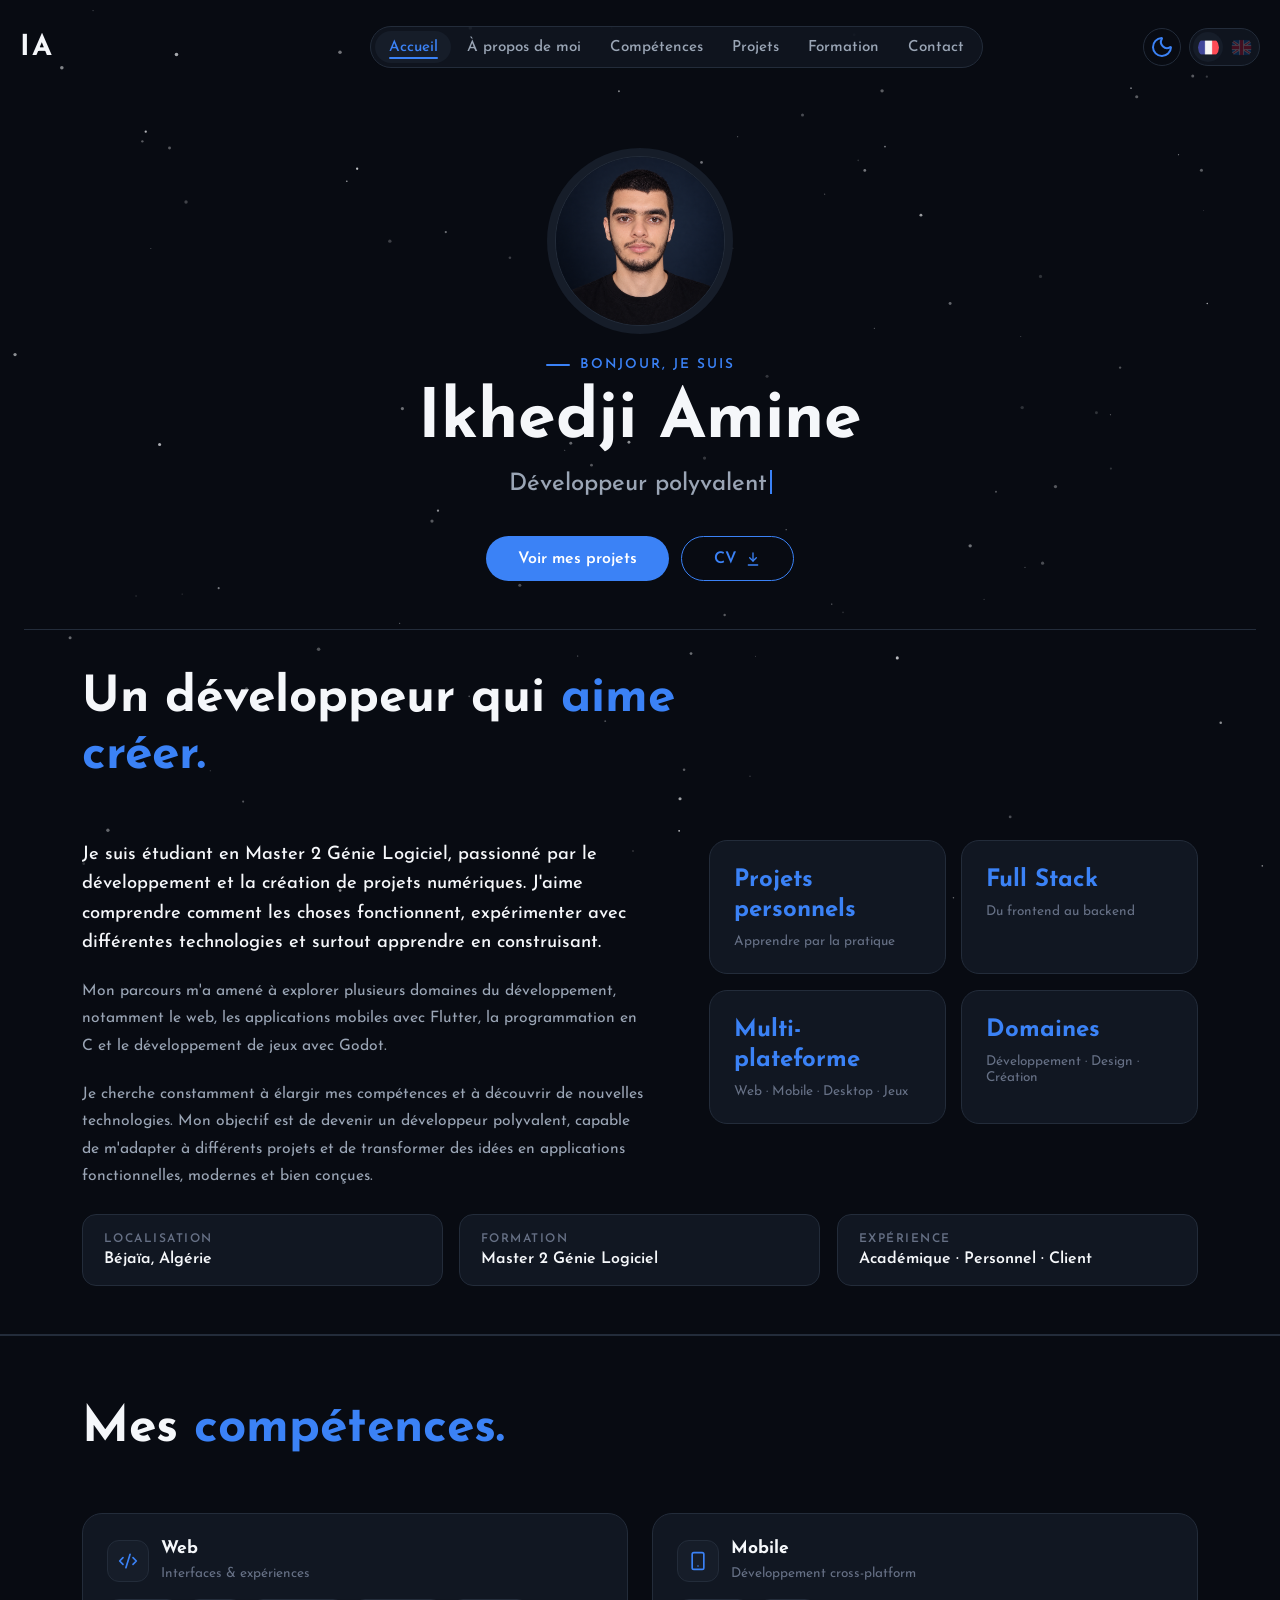
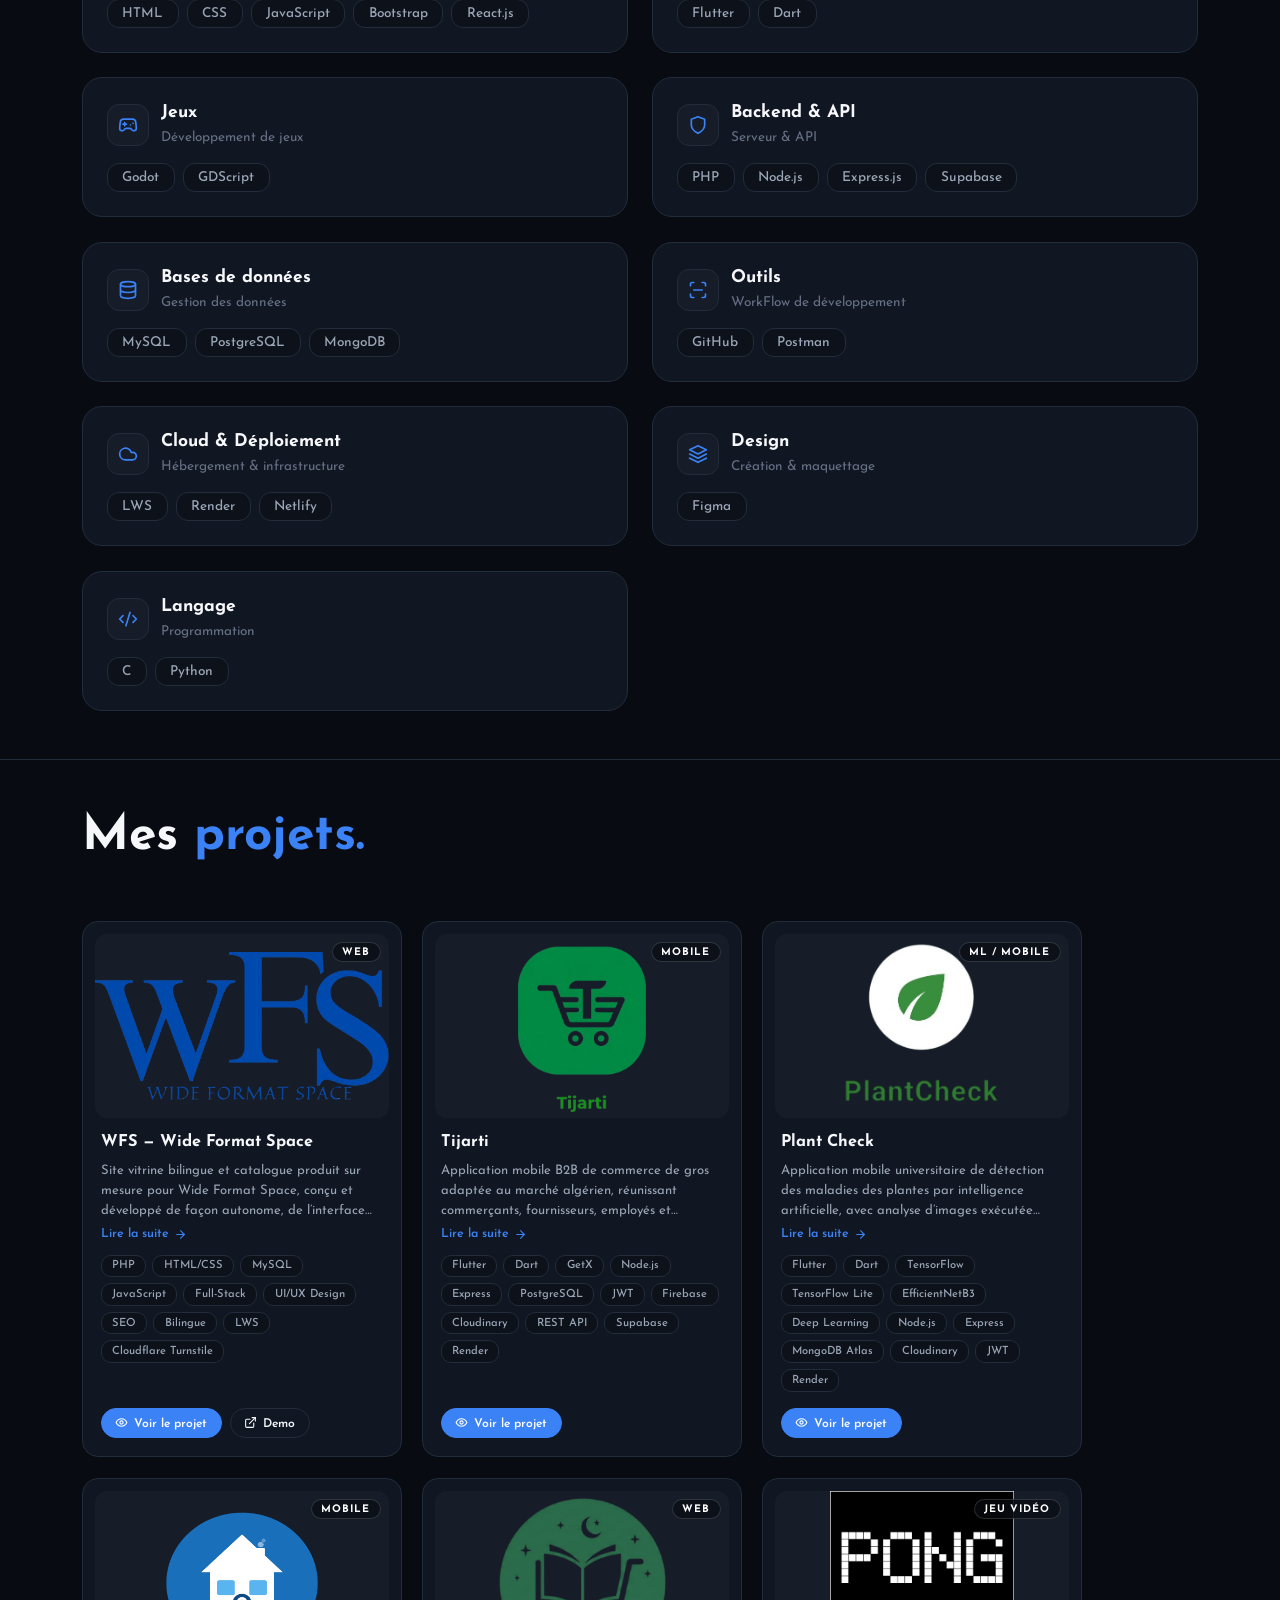
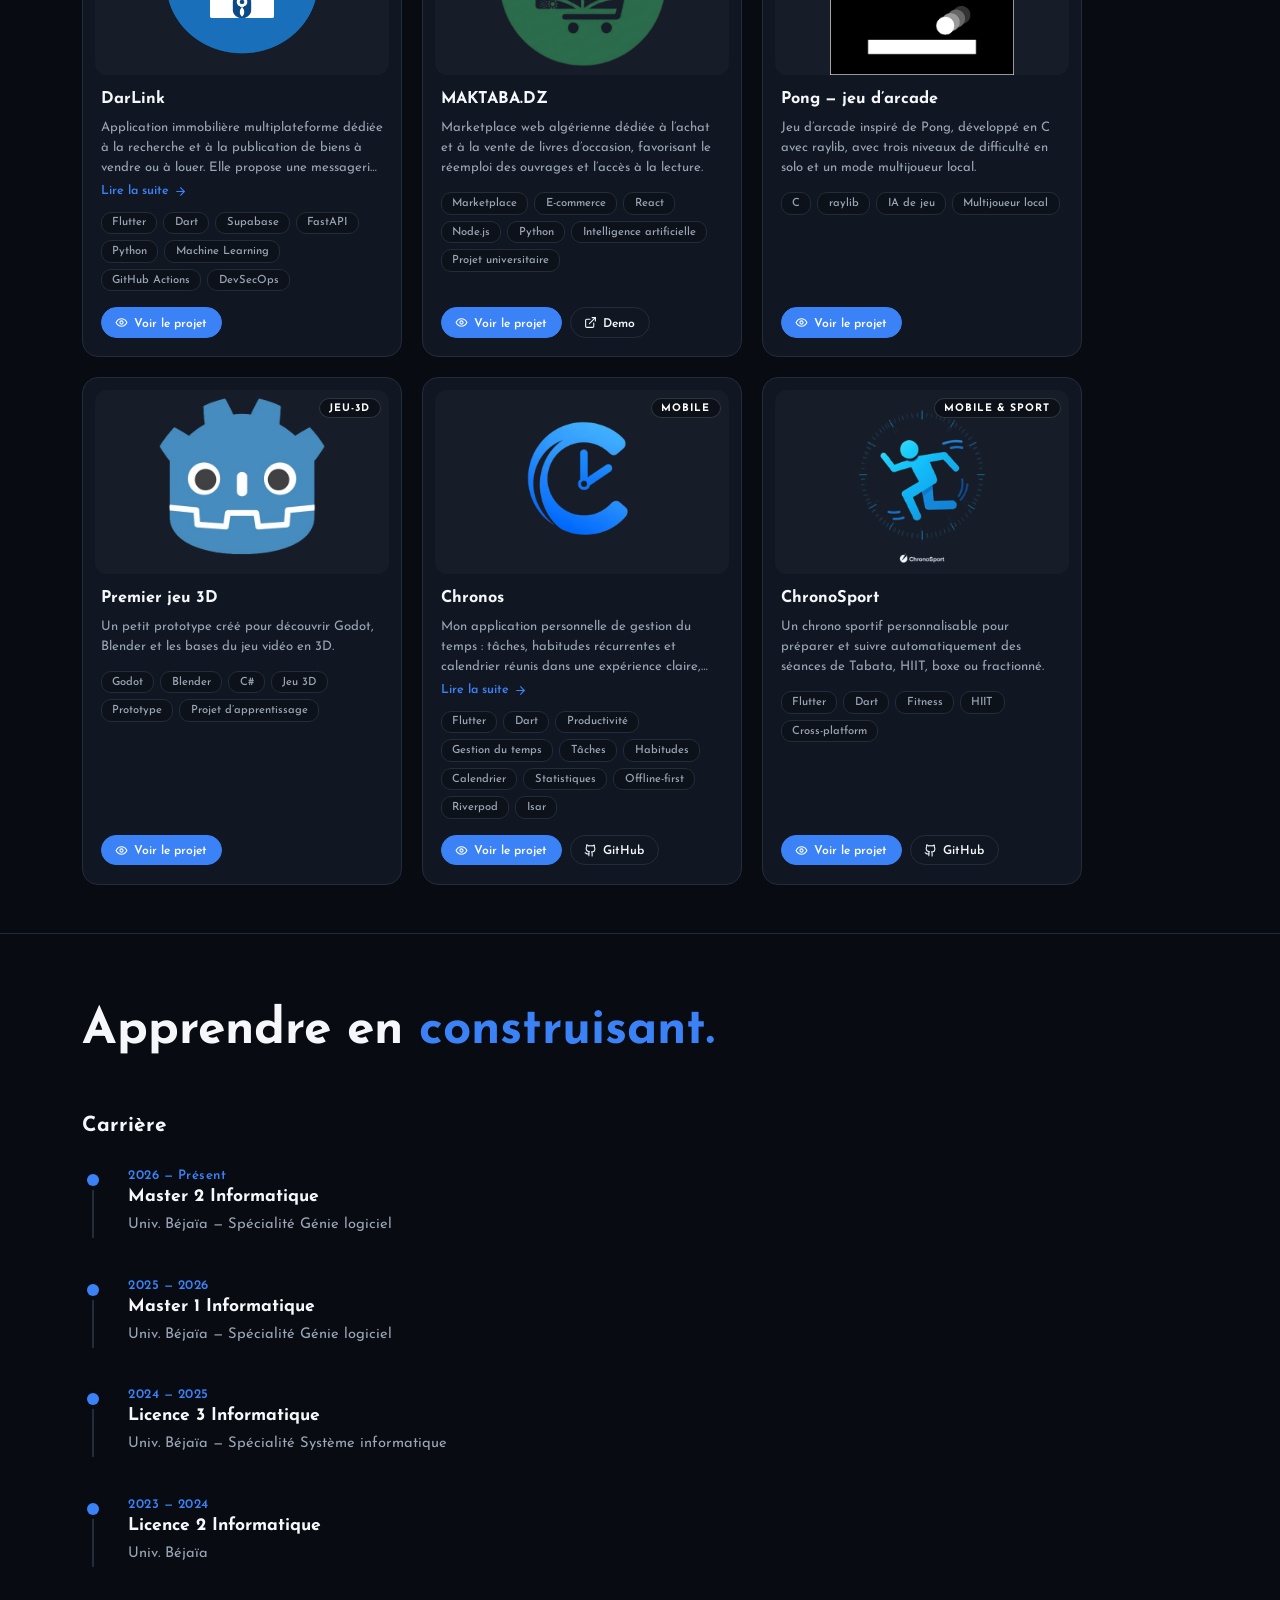
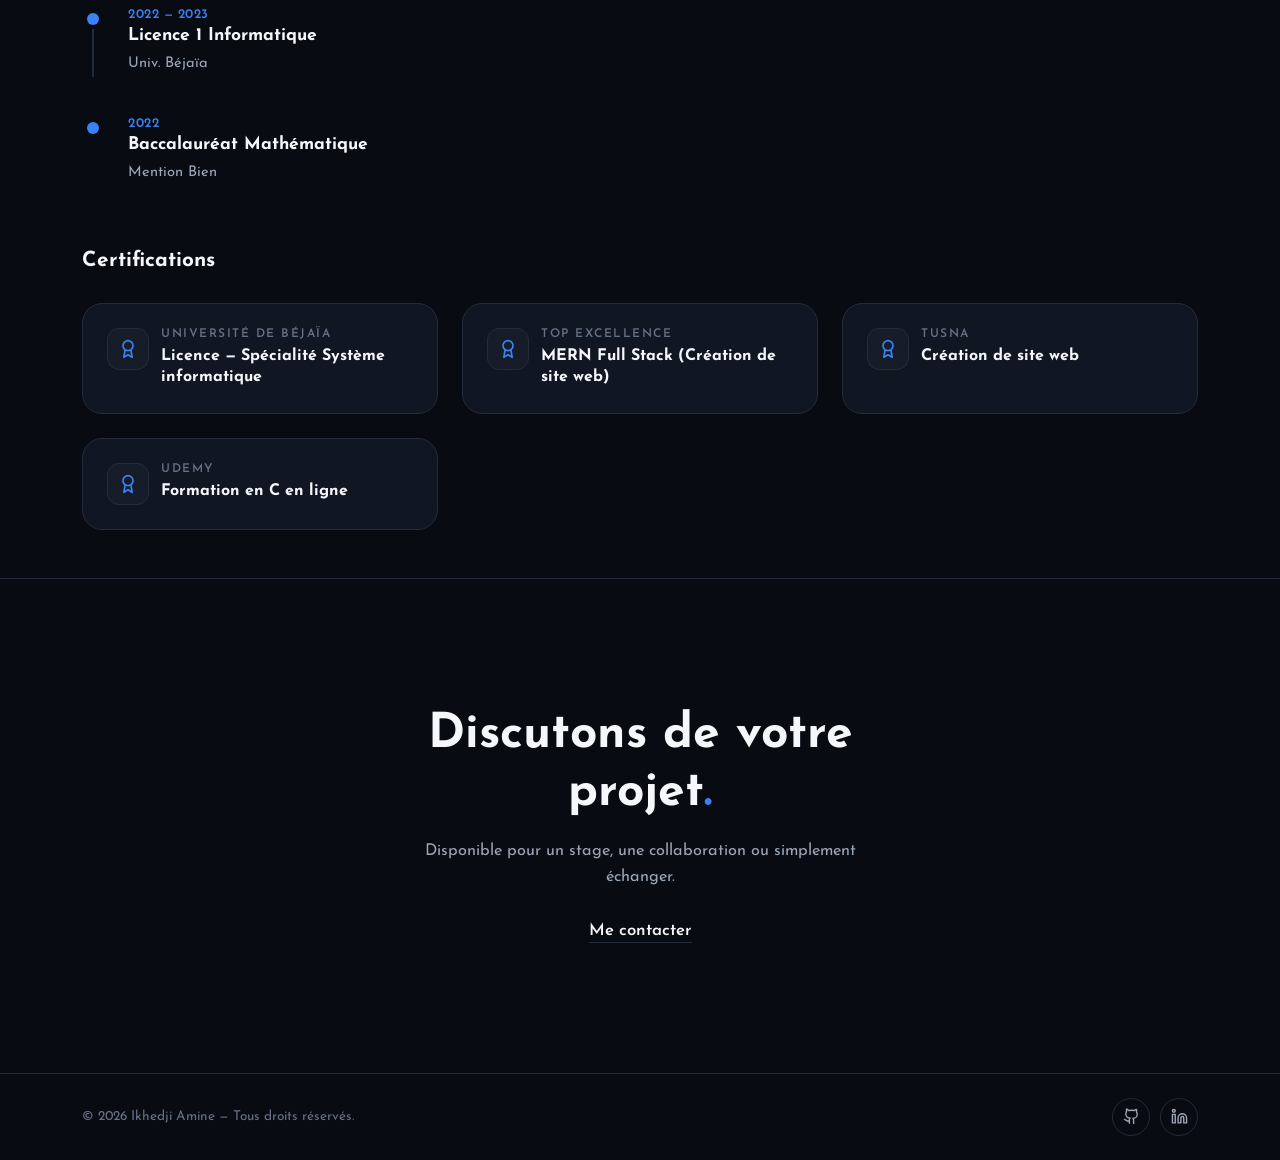
==== commit cf22bb14: "Correction de l'affichage de l'icone du site dans les messages" ====
--- a/index.html
+++ b/index.html
@@ -13,7 +13,26 @@
       })();
     </script>
     <title>Portfolio - Ikhedji Amine</title>
+    <meta
+      name="description"
+      content="Découvrez le portfolio d'Ikhedji Amine : projets, compétences et parcours en développement web, mobile et logiciel."
+    />
     <link rel="icon" type="image/png" href="assets/favicon.png" />
+    <meta property="og:type" content="website" />
+    <meta property="og:title" content="Portfolio - Ikhedji Amine" />
+    <meta
+      property="og:description"
+      content="Découvrez mes projets, mes compétences et mon parcours en développement web, mobile et logiciel."
+    />
+    <meta
+      property="og:url"
+      content="https://amineikhedji.github.io/Portfolio/"
+    />
+    <meta
+      property="og:image"
+      content="https://amineikhedji.github.io/Portfolio/assets/favicon.png"
+    />
+    <meta name="twitter:card" content="summary" />
     <link rel="stylesheet" href="css/style.css" />
     <link rel="stylesheet" href="css/navbar.css" />
     <link rel="stylesheet" href="css/hero.css" />
